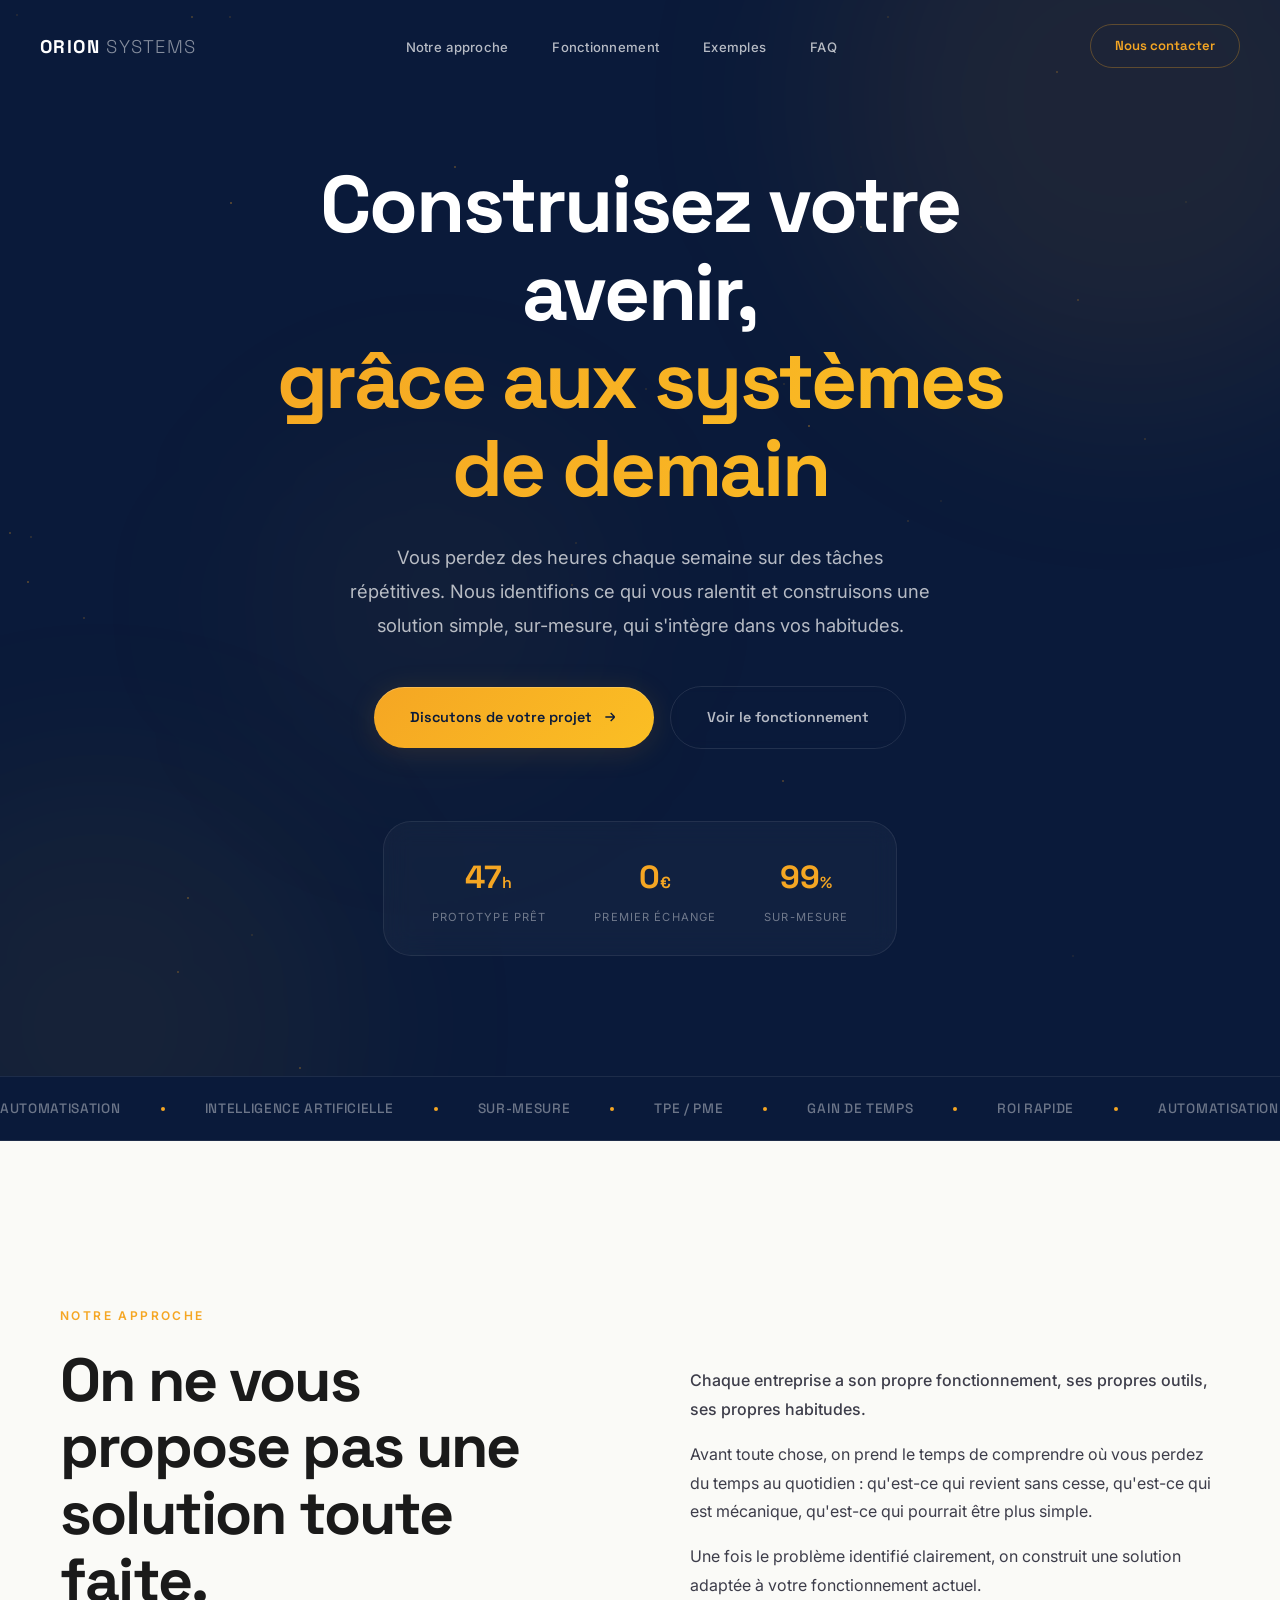
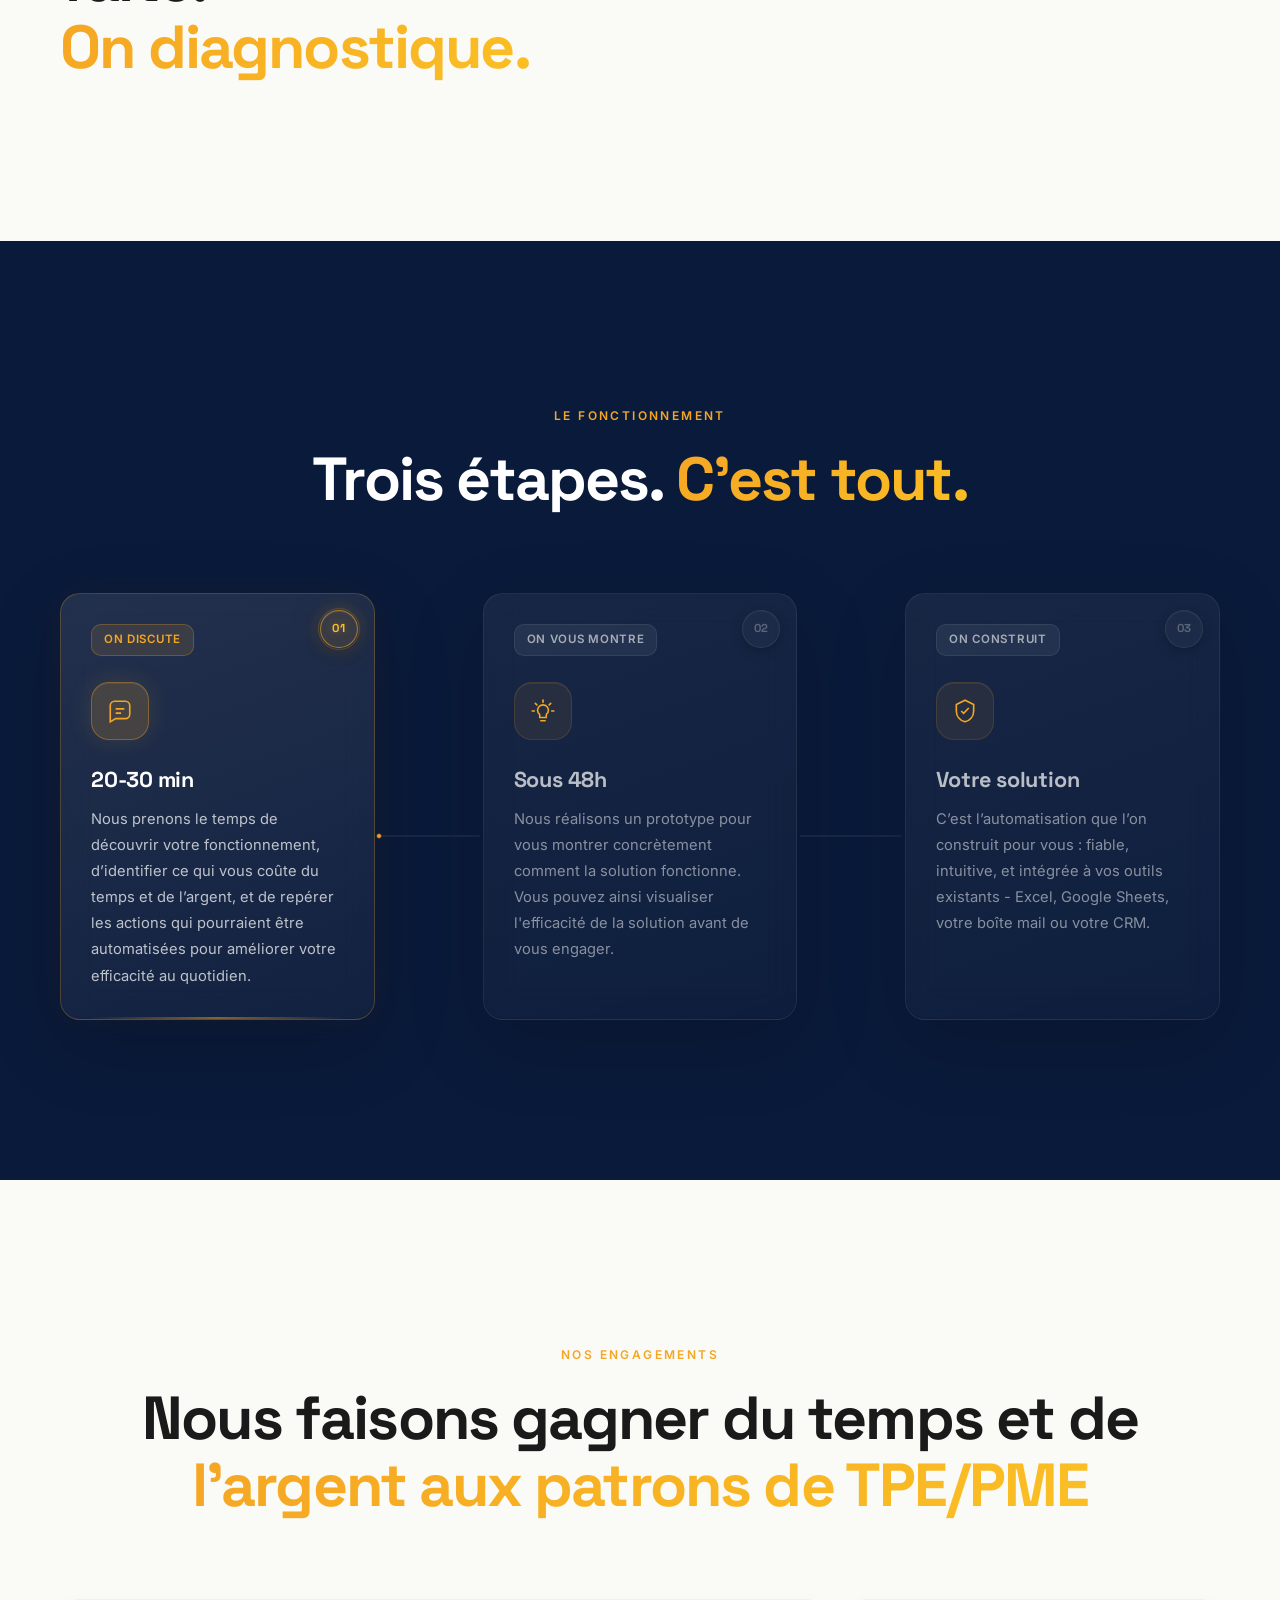
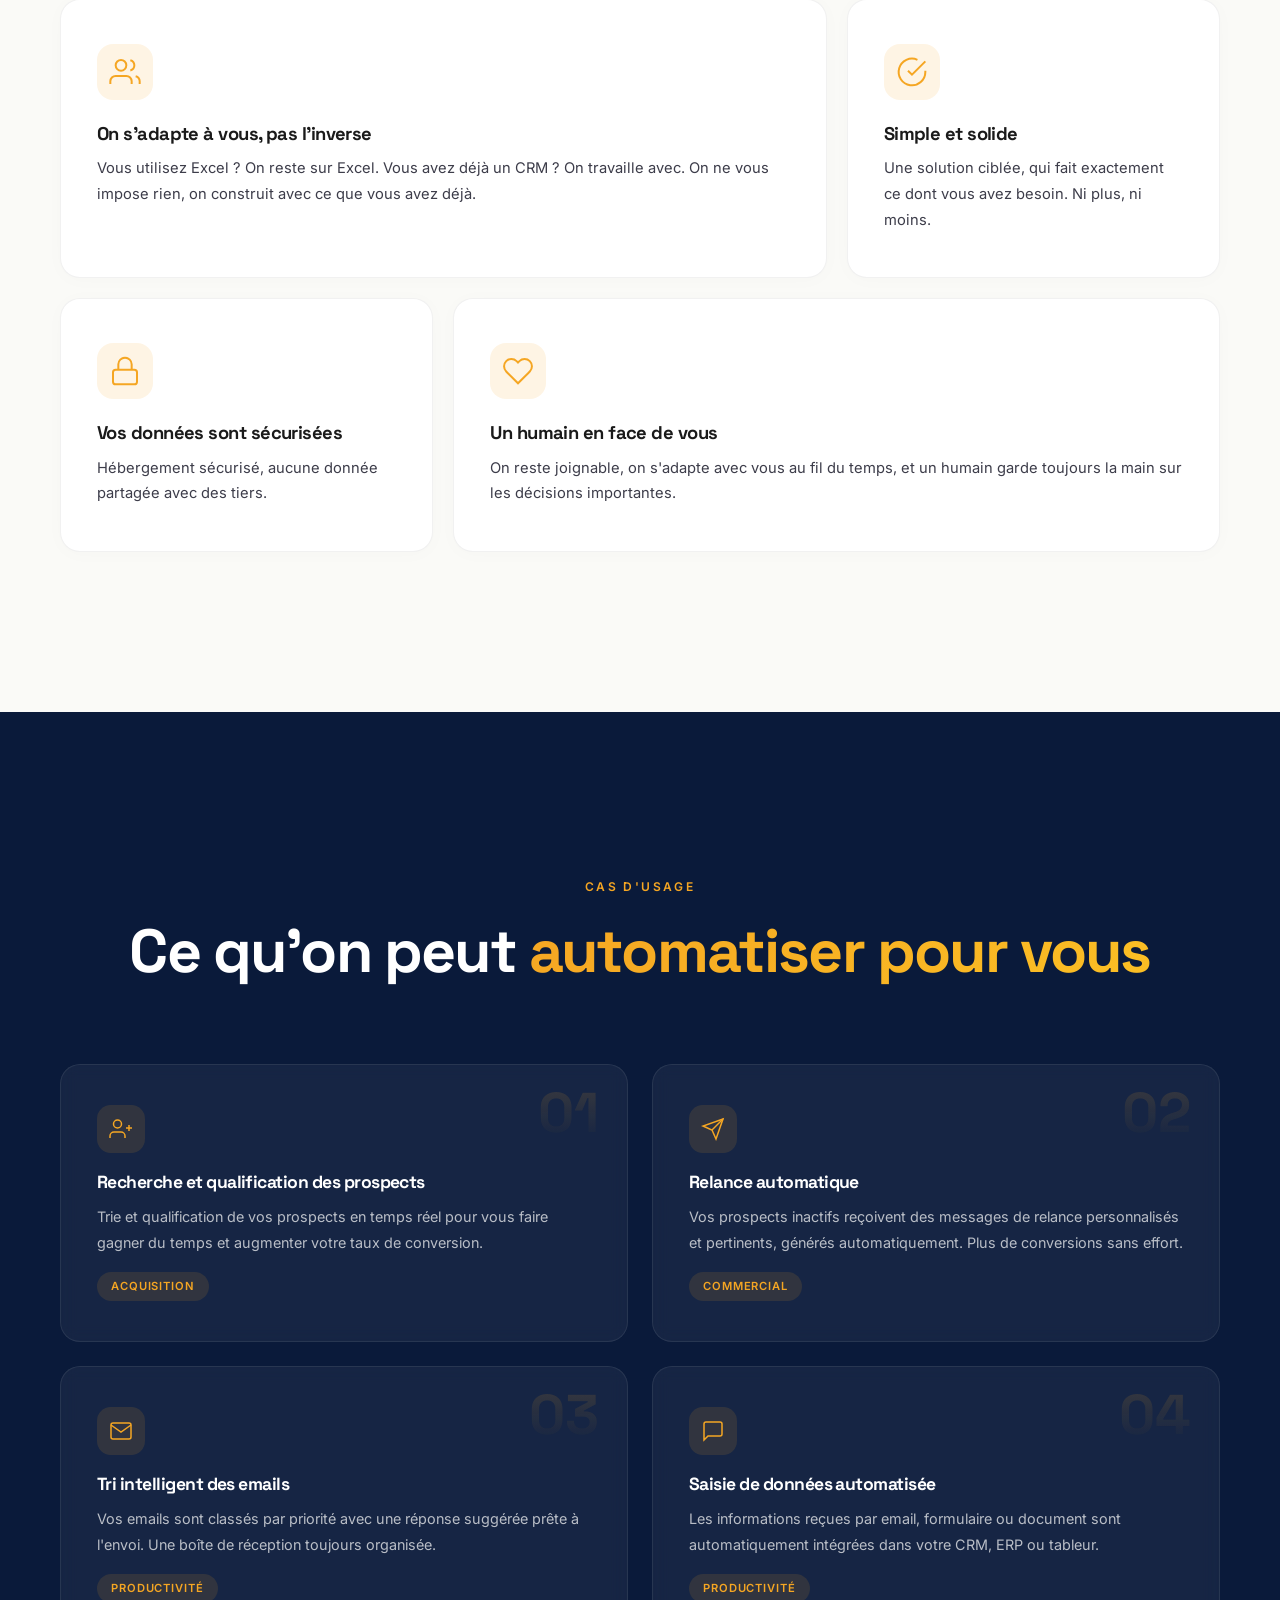
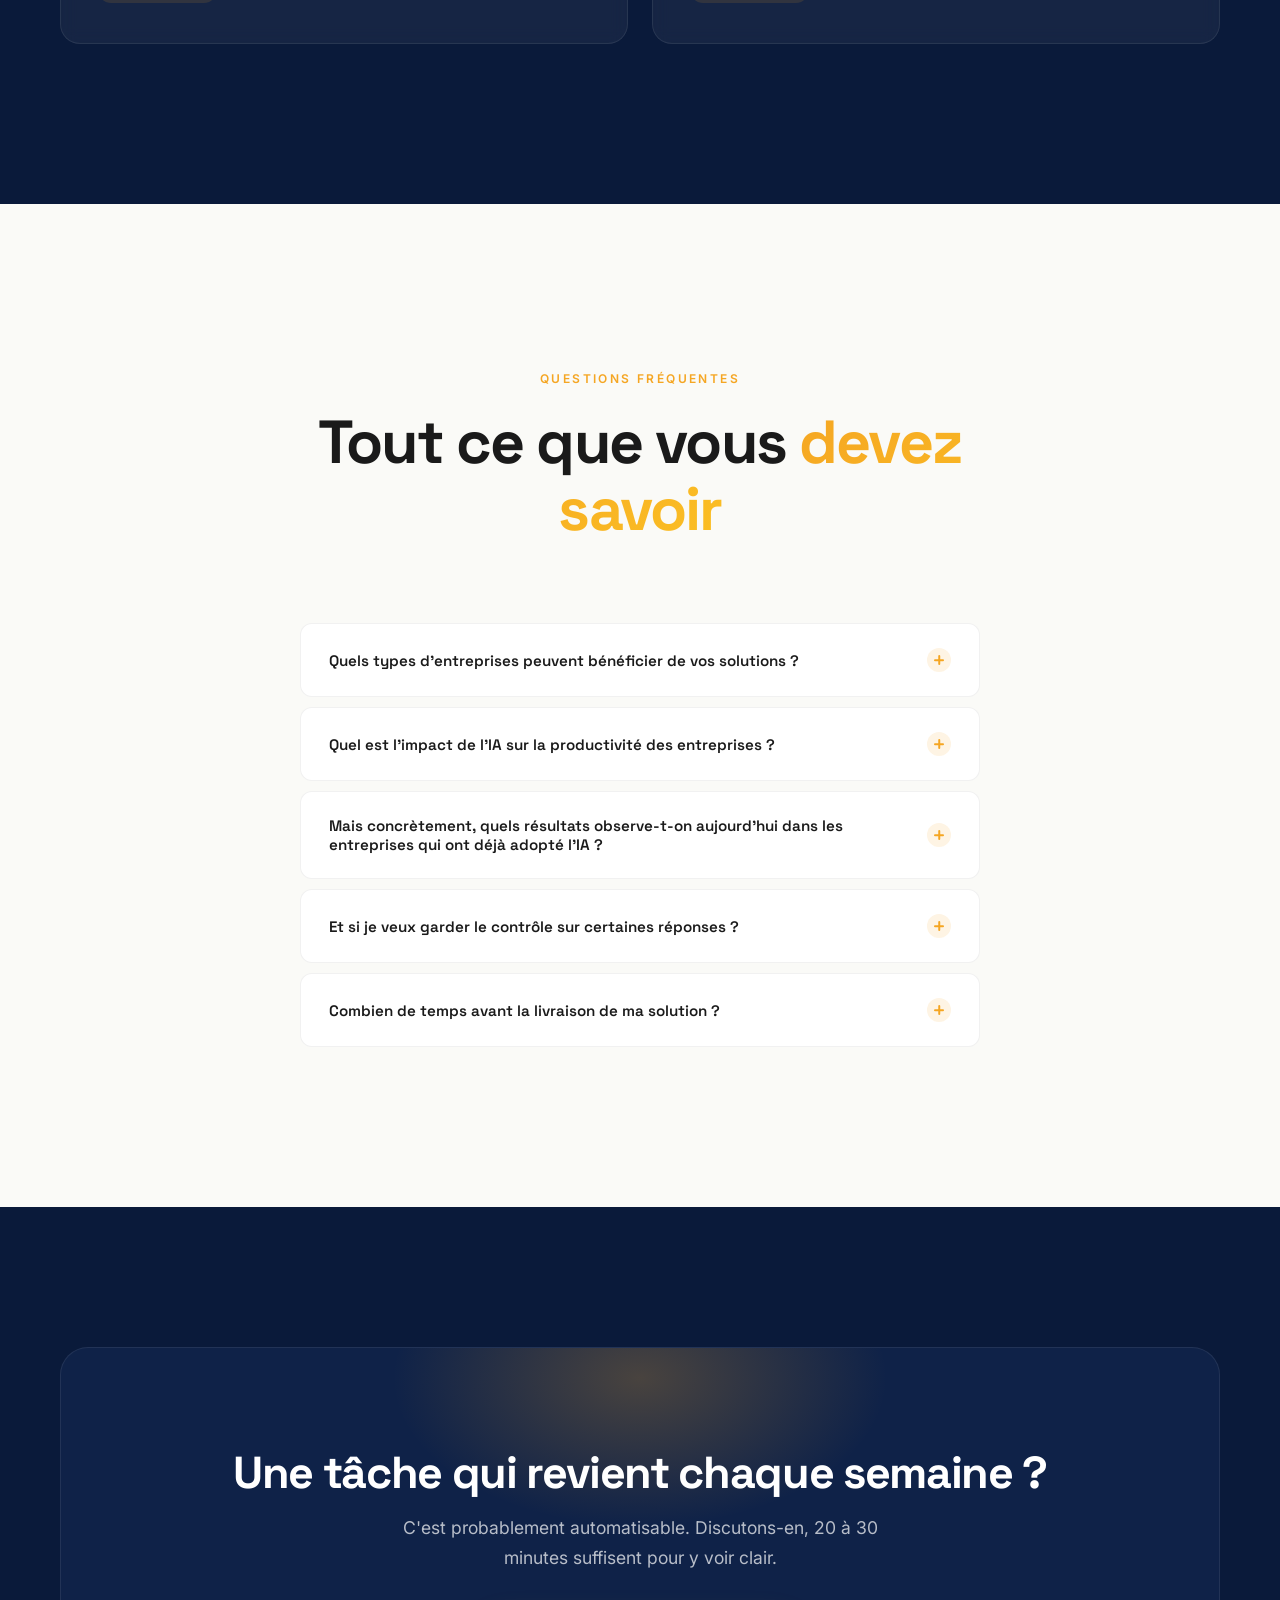
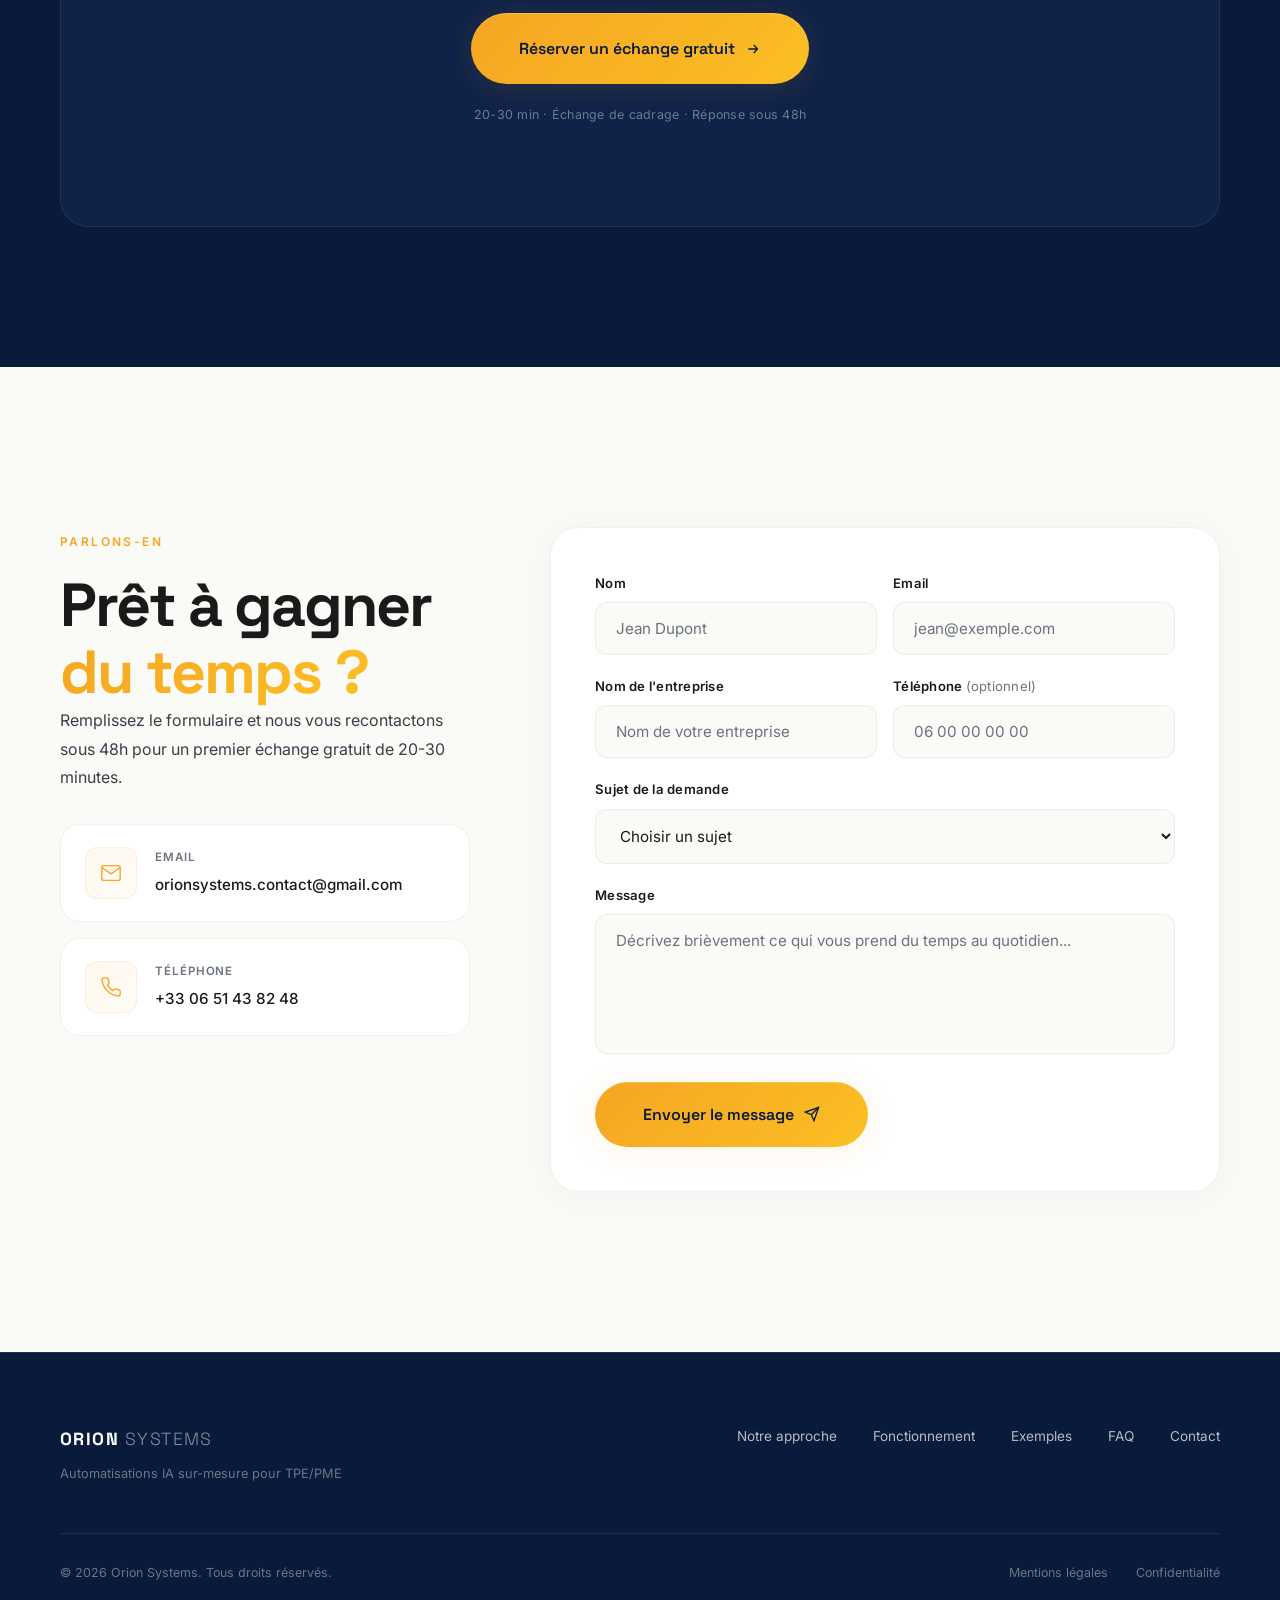
==== index.html @ ad802c8e "Initial commit — Orion Systems site vitrine" ====
<!DOCTYPE html>
<html lang="fr">
<head>
    <meta charset="UTF-8">
    <meta name="viewport" content="width=device-width, initial-scale=1.0">
    <title>Orion Systems - Automatisations IA sur-mesure pour TPE/PME</title>
    <meta name="description" content="Diagnostic gratuit et automatisations sur-mesure pour gagner du temps au quotidien : emails, relances, devis, factures. Intégration dans vos outils existants.">
    <link rel="icon" type="image/png" href="images/1060dfea-16ac-40fa-a84b-886052c9bbb0.png">
    <link rel="preconnect" href="https://fonts.googleapis.com">
    <link rel="preconnect" href="https://fonts.gstatic.com" crossorigin>
    <link href="https://fonts.googleapis.com/css2?family=Space+Grotesk:wght@300;400;500;600;700&family=Inter:wght@300;400;500;600&display=swap" rel="stylesheet">
    <link rel="stylesheet" href="styles.css">
</head>
<body>

    <header class="header" id="header">
        <nav class="nav">
            <a href="#accueil" class="nav__brand">ORION<span>SYSTEMS</span></a>
            <button class="nav__toggle" id="nav-toggle" aria-label="Menu">
                <span></span>
                <span></span>
            </button>
            <ul class="nav__list" id="nav-list">
                <li><a href="#approche" class="nav__link">Notre approche</a></li>
                <li><a href="#comment" class="nav__link">Fonctionnement</a></li>
                <li><a href="#exemples" class="nav__link">Exemples</a></li>
                <li><a href="#faq" class="nav__link">FAQ</a></li>
            </ul>
            <a href="#contact" class="nav__cta">Nous contacter</a>
        </nav>
    </header>

    <main>
        <section class="hero" id="accueil">
            <div class="hero__bg">
                <video class="hero__video" autoplay muted loop playsinline>
                    <source src="images/video.mp4" type="video/mp4">
                </video>
                <div class="hero__orb hero__orb--1"></div>
                <div class="hero__orb hero__orb--2"></div>
                <div class="hero__orb hero__orb--3"></div>
                <div class="hero__particles" id="particles"></div>
            </div>
            <div class="hero__content">
                <h1 class="hero__title">
                    <span class="hero__title-line reveal-up" style="--delay: 0.1s">Construisez votre avenir,</span>
                    <span class="hero__title-line hero__title-accent reveal-up" style="--delay: 0.2s">grâce aux systèmes</span>
                    <span class="hero__title-line hero__title-accent reveal-up" style="--delay: 0.3s">de demain</span>
                </h1>
                <p class="hero__text reveal-up" style="--delay: 0.4s">Vous perdez des heures chaque semaine sur des tâches répétitives. Nous identifions ce qui vous ralentit et construisons une solution simple, sur-mesure, qui s'intègre dans vos habitudes.</p>
                <div class="hero__actions reveal-up" style="--delay: 0.5s">
                    <a href="#contact" class="btn btn--primary">
                        <span>Discutons de votre projet</span>
                        <svg width="16" height="16" viewBox="0 0 24 24" fill="none" stroke="currentColor" stroke-width="2"><path d="M5 12h14m0 0l-6-6m6 6l-6 6"/></svg>
                    </a>
                    <a href="#comment" class="btn btn--ghost">Voir le fonctionnement</a>
                </div>
                <div class="hero__stats reveal-up" style="--delay: 0.6s">
                    <div class="hero__stat">
                        <span class="hero__stat-number" data-count="48">0</span><span class="hero__stat-suffix">h</span>
                        <span class="hero__stat-label">Prototype prêt</span>
                    </div>
                    <div class="hero__stat">
                        <span class="hero__stat-number" data-count="0">0</span><span class="hero__stat-suffix">€</span>
                        <span class="hero__stat-label">Premier échange</span>
                    </div>
                    <div class="hero__stat">
                        <span class="hero__stat-number" data-count="100">0</span><span class="hero__stat-suffix">%</span>
                        <span class="hero__stat-label">Sur-mesure</span>
                    </div>
                </div>
            </div>
        </section>

        <div class="marquee">
            <div class="marquee__track">
                <div class="marquee__group">
                    <span>Automatisation</span><span class="marquee__dot"></span>
                    <span>Intelligence Artificielle</span><span class="marquee__dot"></span>
                    <span>Sur-mesure</span><span class="marquee__dot"></span>
                    <span>TPE / PME</span><span class="marquee__dot"></span>
                    <span>Gain de temps</span><span class="marquee__dot"></span>
                    <span>ROI rapide</span><span class="marquee__dot"></span>
                </div>
                <div class="marquee__group" aria-hidden="true">
                    <span>Automatisation</span><span class="marquee__dot"></span>
                    <span>Intelligence Artificielle</span><span class="marquee__dot"></span>
                    <span>Sur-mesure</span><span class="marquee__dot"></span>
                    <span>TPE / PME</span><span class="marquee__dot"></span>
                    <span>Gain de temps</span><span class="marquee__dot"></span>
                    <span>ROI rapide</span><span class="marquee__dot"></span>
                </div>
                <div class="marquee__group" aria-hidden="true">
                    <span>Automatisation</span><span class="marquee__dot"></span>
                    <span>Intelligence Artificielle</span><span class="marquee__dot"></span>
                    <span>Sur-mesure</span><span class="marquee__dot"></span>
                    <span>TPE / PME</span><span class="marquee__dot"></span>
                    <span>Gain de temps</span><span class="marquee__dot"></span>
                    <span>ROI rapide</span><span class="marquee__dot"></span>
                </div>
                <div class="marquee__group" aria-hidden="true">
                    <span>Automatisation</span><span class="marquee__dot"></span>
                    <span>Intelligence Artificielle</span><span class="marquee__dot"></span>
                    <span>Sur-mesure</span><span class="marquee__dot"></span>
                    <span>TPE / PME</span><span class="marquee__dot"></span>
                    <span>Gain de temps</span><span class="marquee__dot"></span>
                    <span>ROI rapide</span><span class="marquee__dot"></span>
                </div>
            </div>
        </div>

        <section class="section section--light" id="approche">
            <div class="container">
                <div class="split">
                    <div class="split__left">
                        <span class="section__label reveal-up">Notre approche</span>
                        <h2 class="section__title reveal-up">On ne vous propose pas une solution toute faite.<br><span class="text-accent">On diagnostique.</span></h2>
                    </div>
                    <div class="split__right reveal-up">
                        <p class="lead">Chaque entreprise a son propre fonctionnement, ses propres outils, ses propres habitudes.</p>
                        <p>Avant toute chose, on prend le temps de comprendre où vous perdez du temps au quotidien : qu'est-ce qui revient sans cesse, qu'est-ce qui est mécanique, qu'est-ce qui pourrait être plus simple.</p>
                        <p>Une fois le problème identifié clairement, on construit une solution adaptée à votre fonctionnement actuel.</p>
                    </div>
                </div>
                </div>
        </section>

        <section class="section section--dark" id="comment">
            <div class="container">
                <div class="section__header-center">
                    <span class="section__label reveal-up">Le fonctionnement</span>
                    <h2 class="section__title reveal-up">Trois étapes. <span class="text-accent">C'est tout.</span></h2>
                </div>
                <div class="flow" id="flow-section">
                    <div class="flow__grid">
                        <div class="flow__step reveal-up" data-step="0">
                            <div class="flow__card">
                                <div class="flow__number"><span>01</span></div>
                                <div class="flow__card-top">
                                    <span class="flow__badge">On discute</span>
                                </div>
                                <div class="flow__icon">
                                    <svg width="26" height="26" viewBox="0 0 24 24" fill="none" stroke="currentColor" stroke-width="1.5"><path d="M21 15a4 4 0 0 1-4 4H8l-5 3V7a4 4 0 0 1 4-4h10a4 4 0 0 1 4 4z"/><path d="M8 10h8"/><path d="M8 14h5"/></svg>
                                </div>
                                <h3 class="flow__title">20-30 min</h3>
                                <p class="flow__text">Nous prenons le temps de découvrir votre fonctionnement, d’identifier ce qui vous coûte du temps et de l’argent, et de repérer les actions qui pourraient être automatisées pour améliorer votre efficacité au quotidien.</p>
                            </div>
                        </div>
                        <div class="flow__connector" data-connector="0">
                            <svg class="flow__connector-svg" viewBox="0 0 100 60" fill="none" preserveAspectRatio="none">
                                <path class="flow__path-bg" d="M 0 30 C 30 30, 70 30, 100 30" stroke="rgba(255,255,255,0.06)" stroke-width="2" stroke-linecap="round"/>
                                <path class="flow__path-main" d="M 0 30 C 30 30, 70 30, 100 30" stroke="url(#flowGradient0)" stroke-width="2" stroke-linecap="round" stroke-dasharray="6 4"/>
                                <circle class="flow__particle flow__particle--1" cx="0" cy="30" r="3" fill="url(#particleGlow0)"/>
                                <circle class="flow__particle flow__particle--2" cx="0" cy="30" r="2" fill="rgba(245,166,35,0.6)"/>
                                <circle class="flow__particle flow__particle--3" cx="0" cy="30" r="1.5" fill="rgba(251,191,36,0.4)"/>
                                <defs>
                                    <linearGradient id="flowGradient0" x1="0%" y1="0%" x2="100%" y2="0%">
                                        <stop offset="0%" stop-color="rgba(245,166,35,0.8)"/>
                                        <stop offset="50%" stop-color="rgba(251,191,36,1)"/>
                                        <stop offset="100%" stop-color="rgba(245,166,35,0.4)"/>
                                    </linearGradient>
                                    <radialGradient id="particleGlow0">
                                        <stop offset="0%" stop-color="rgba(251,191,36,1)"/>
                                        <stop offset="60%" stop-color="rgba(245,166,35,0.6)"/>
                                        <stop offset="100%" stop-color="rgba(245,166,35,0)"/>
                                    </radialGradient>
                                </defs>
                            </svg>
                        </div>
                        <div class="flow__step reveal-up" data-step="1">
                            <div class="flow__card">
                                <div class="flow__number"><span>02</span></div>
                                <div class="flow__card-top">
                                    <span class="flow__badge">On vous montre</span>
                                </div>
                                <div class="flow__icon">
                                    <svg width="26" height="26" viewBox="0 0 24 24" fill="none" stroke="currentColor" stroke-width="1.5" stroke-linecap="round"><path d="M9 18h6"/><path d="M10 21h4"/><path d="M9 18v-2c0-1-.5-1.8-1.5-2.5a5 5 0 1 1 9 0c-1 .7-1.5 1.5-1.5 2.5v2"/><path d="M12 2v2"/><path d="M4.9 4.9l1.4 1.4"/><path d="M2 12h2"/><path d="M20 12h2"/><path d="M17.7 6.3l1.4-1.4"/></svg>
                                </div>
                                <h3 class="flow__title">Sous 48h</h3>
                                <p class="flow__text">Nous réalisons un prototype pour vous montrer concrètement comment la solution fonctionne. Vous pouvez ainsi visualiser l'efficacité de la solution avant de vous engager.</p>
                            </div>
                        </div>
                        <div class="flow__connector" data-connector="1">
                            <svg class="flow__connector-svg" viewBox="0 0 100 60" fill="none" preserveAspectRatio="none">
                                <path class="flow__path-bg" d="M 0 30 C 30 30, 70 30, 100 30" stroke="rgba(255,255,255,0.06)" stroke-width="2" stroke-linecap="round"/>
                                <path class="flow__path-main" d="M 0 30 C 30 30, 70 30, 100 30" stroke="url(#flowGradient1)" stroke-width="2" stroke-linecap="round" stroke-dasharray="6 4"/>
                                <circle class="flow__particle flow__particle--1" cx="0" cy="30" r="3" fill="url(#particleGlow1)"/>
                                <circle class="flow__particle flow__particle--2" cx="0" cy="30" r="2" fill="rgba(245,166,35,0.6)"/>
                                <circle class="flow__particle flow__particle--3" cx="0" cy="30" r="1.5" fill="rgba(251,191,36,0.4)"/>
                                <defs>
                                    <linearGradient id="flowGradient1" x1="0%" y1="0%" x2="100%" y2="0%">
                                        <stop offset="0%" stop-color="rgba(245,166,35,0.8)"/>
                                        <stop offset="50%" stop-color="rgba(251,191,36,1)"/>
                                        <stop offset="100%" stop-color="rgba(245,166,35,0.4)"/>
                                    </linearGradient>
                                    <radialGradient id="particleGlow1">
                                        <stop offset="0%" stop-color="rgba(251,191,36,1)"/>
                                        <stop offset="60%" stop-color="rgba(245,166,35,0.6)"/>
                                        <stop offset="100%" stop-color="rgba(245,166,35,0)"/>
                                    </radialGradient>
                                </defs>
                            </svg>
                        </div>
                        <div class="flow__step reveal-up" data-step="2">
                            <div class="flow__card">
                                <div class="flow__number"><span>03</span></div>
                                <div class="flow__card-top">
                                    <span class="flow__badge">On construit</span>
                                </div>
                                <div class="flow__icon">
                                    <svg width="26" height="26" viewBox="0 0 24 24" fill="none" stroke="currentColor" stroke-width="1.5"><path d="M12 2 4 6v6c0 5 3.4 8.8 8 10 4.6-1.2 8-5 8-10V6z"/><path d="m8.5 12 2.2 2.2 4.8-5"/></svg>
                                </div>
                                <h3 class="flow__title">Votre solution</h3>
                                <p class="flow__text">C’est l’automatisation que l’on construit pour vous : fiable, intuitive, et intégrée à vos outils existants - Excel, Google Sheets, votre boîte mail ou votre CRM.</p>
                            </div>
                        </div>
                    </div>
                </div>
            </div>
        </section>

        <section class="section section--light" id="pourquoi">
            <div class="container">
                <div class="section__header-center">
                    <span class="section__label reveal-up">Nos engagements</span>
                    <h2 class="section__title reveal-up">Nous faisons gagner du temps et de <span class="text-accent">l'argent aux patrons de TPE/PME</span></h2>
                </div>
                <div class="bento">
                    <div class="bento__item bento__item--wide reveal-up">
                        <div class="bento__icon">
                            <svg width="32" height="32" viewBox="0 0 24 24" fill="none" stroke="currentColor" stroke-width="1.5"><path d="M17 21v-2a4 4 0 0 0-4-4H5a4 4 0 0 0-4 4v2"/><circle cx="9" cy="7" r="4"/><path d="M23 21v-2a4 4 0 0 0-3-3.87"/><path d="M16 3.13a4 4 0 0 1 0 7.75"/></svg>
                        </div>
                        <h3 class="bento__title">On s'adapte à vous, pas l'inverse</h3>
                        <p class="bento__text">Vous utilisez Excel ? On reste sur Excel. Vous avez déjà un CRM ? On travaille avec. On ne vous impose rien, on construit avec ce que vous avez déjà.</p>
                    </div>
                    <div class="bento__item reveal-up">
                        <div class="bento__icon">
                            <svg width="32" height="32" viewBox="0 0 24 24" fill="none" stroke="currentColor" stroke-width="1.5"><path d="M22 11.08V12a10 10 0 1 1-5.93-9.14"/><polyline points="22 4 12 14.01 9 11.01"/></svg>
                        </div>
                        <h3 class="bento__title">Simple et solide</h3>
                        <p class="bento__text">Une solution ciblée, qui fait exactement ce dont vous avez besoin. Ni plus, ni moins.</p>
                    </div>
                    <div class="bento__item reveal-up">
                        <div class="bento__icon">
                            <svg width="32" height="32" viewBox="0 0 24 24" fill="none" stroke="currentColor" stroke-width="1.5"><rect x="3" y="11" width="18" height="11" rx="2" ry="2"/><path d="M7 11V7a5 5 0 0 1 10 0v4"/></svg>
                        </div>
                        <h3 class="bento__title">Vos données sont sécurisées</h3>
                        <p class="bento__text">Hébergement sécurisé, aucune donnée partagée avec des tiers.</p>
                    </div>
                    <div class="bento__item bento__item--wide reveal-up">
                        <div class="bento__icon">
                            <svg width="32" height="32" viewBox="0 0 24 24" fill="none" stroke="currentColor" stroke-width="1.5"><path d="M20.84 4.61a5.5 5.5 0 0 0-7.78 0L12 5.67l-1.06-1.06a5.5 5.5 0 0 0-7.78 7.78l1.06 1.06L12 21.23l7.78-7.78 1.06-1.06a5.5 5.5 0 0 0 0-7.78z"/></svg>
                        </div>
                        <h3 class="bento__title">Un humain en face de vous</h3>
                        <p class="bento__text">On reste joignable, on s'adapte avec vous au fil du temps, et un humain garde toujours la main sur les décisions importantes.</p>
                    </div>
                </div>
            </div>
        </section>

        <section class="section section--dark" id="exemples">
            <div class="container">
                <div class="section__header-center">
                    <span class="section__label reveal-up">Cas d'usage</span>
                    <h2 class="section__title reveal-up">Ce qu'on peut <span class="text-accent">automatiser pour vous</span></h2>
                </div>
                <div class="cases">
                    <div class="case tilt-card reveal-up">
                        <div class="case__number">01</div>
                        <div class="case__icon">
                            <svg width="24" height="24" viewBox="0 0 24 24" fill="none" stroke="currentColor" stroke-width="1.5"><path d="M16 21v-2a4 4 0 0 0-4-4H5a4 4 0 0 0-4 4v2"/><circle cx="8.5" cy="7" r="4"/><path d="M20 8v6"/><path d="M23 11h-6"/></svg>
                        </div>
                        <h3 class="case__title">Recherche et qualification des prospects</h3>
                        <p class="case__text">Trie et qualification de vos prospects en temps réel pour vous faire gagner du temps et augmenter votre taux de conversion.</p>
                        <span class="case__tag">Acquisition</span>
                    </div>
                    <div class="case tilt-card reveal-up">
                        <div class="case__number">02</div>
                        <div class="case__icon">
                            <svg width="24" height="24" viewBox="0 0 24 24" fill="none" stroke="currentColor" stroke-width="1.5"><path d="M22 2L11 13"/><path d="M22 2l-7 20-4-9-9-4 20-7z"/></svg>
                        </div>
                        <h3 class="case__title">Relance automatique</h3>
                        <p class="case__text">Vos prospects inactifs reçoivent des messages de relance personnalisés et pertinents, générés automatiquement. Plus de conversions sans effort.</p>
                        <span class="case__tag">Commercial</span>
                    </div>
                    <div class="case tilt-card reveal-up">
                        <div class="case__number">03</div>
                        <div class="case__icon">
                            <svg width="24" height="24" viewBox="0 0 24 24" fill="none" stroke="currentColor" stroke-width="1.5"><path d="M4 4h16c1.1 0 2 .9 2 2v12c0 1.1-.9 2-2 2H4c-1.1 0-2-.9-2-2V6c0-1.1.9-2 2-2z"/><polyline points="22,6 12,13 2,6"/></svg>
                        </div>
                        <h3 class="case__title">Tri intelligent des emails</h3>
                        <p class="case__text">Vos emails sont classés par priorité avec une réponse suggérée prête à l'envoi. Une boîte de réception toujours organisée.</p>
                        <span class="case__tag">Productivité</span>
                    </div>
                    <div class="case tilt-card reveal-up">
                        <div class="case__number">04</div>
                        <div class="case__icon">
                            <svg width="24" height="24" viewBox="0 0 24 24" fill="none" stroke="currentColor" stroke-width="1.5"><path d="M21 15a2 2 0 0 1-2 2H7l-4 4V5a2 2 0 0 1 2-2h14a2 2 0 0 1 2 2z"/></svg>
                        </div>
                        <h3 class="case__title">Saisie de données automatisée</h3>
                        <p class="case__text">Les informations reçues par email, formulaire ou document sont automatiquement intégrées dans votre CRM, ERP ou tableur.</p>
                        <span class="case__tag">Productivité</span>
                    </div>
                </div>
            </div>
        </section>

        <section class="section section--light" id="faq">
            <div class="container container--narrow">
                <div class="section__header-center">
                    <span class="section__label reveal-up">Questions fréquentes</span>
                    <h2 class="section__title reveal-up">Tout ce que vous <span class="text-accent">devez savoir</span></h2>
                </div>
                <div class="accordion">
                    <div class="accordion__item reveal-up">
                        <button class="accordion__trigger" aria-expanded="false">
                            <span>Quels types d'entreprises peuvent bénéficier de vos solutions ?</span>
                            <div class="accordion__icon"></div>
                        </button>
                        <div class="accordion__content">
                            <p>Nous travaillons principalement avec des TPE et PME - artisans, commerces, cabinets, agences, indépendants. Quelle que soit votre taille ou votre secteur, si vous avez des tâches répétitives au quotidien, il y a probablement une solution simple à mettre en place.</p>
                        </div>
                    </div>
                    <div class="accordion__item reveal-up">
                        <button class="accordion__trigger" aria-expanded="false">
                            <span>Quel est l’impact de l’IA sur la productivité des entreprises ?</span>
                            <div class="accordion__icon"></div>
                        </button>
                        <div class="accordion__content">
                            <p>L’intelligence artificielle transforme profondément la manière dont les entreprises travaillent. En automatisant les tâches répétitives, en accélérant l’analyse de données et en aidant à la prise de décision, elle permet aux équipes de gagner en efficacité et de se concentrer sur des missions à plus forte valeur ajoutée.</p>
                        </div>
                    </div>
                    <div class="accordion__item reveal-up">
                        <button class="accordion__trigger" aria-expanded="false">
                            <span>Mais concrètement, quels résultats observe-t-on aujourd’hui dans les entreprises qui ont déjà adopté l’IA ?</span>
                            <div class="accordion__icon"></div>
                        </button>
                        <div class="accordion__content">
                            <p>Selon une étude de <a href="https://www.mckinsey.com/capabilities/tech-and-ai/our-insights/The-economic-potential-of-generative-AI-The-next-productivity-frontier" target="_blank" rel="noopener" style="text-decoration: underline; color: var(--gold);">McKinsey & Company</a>, l'IA générative pourrait automatiser 60 à 70 % du temps de travail actuel sur certaines fonctions, notamment administratives, commerciales et support.</p>
                        </div>
                    </div>
                    <div class="accordion__item reveal-up">
                        <button class="accordion__trigger" aria-expanded="false">
                            <span>Et si je veux garder le contrôle sur certaines réponses ?</span>
                            <div class="accordion__icon"></div>
                        </button>
                        <div class="accordion__content">
                            <p>C'est même recommandé. La plupart de nos automatisations laissent une étape de validation humaine — vous gardez la main.</p>
                        </div>
                    </div>
                    <div class="accordion__item reveal-up">
                        <button class="accordion__trigger" aria-expanded="false">
                            <span>Combien de temps avant la livraison de ma solution ?</span>
                            <div class="accordion__icon"></div>
                        </button>
                        <div class="accordion__content">
                            <p>Un prototype en 48h, puis une mise en place de la solution développée en moins de 10 jours en moyenne, selon la complexité du projet. </p>
                        </div>
                    </div>
                </div>
            </div>
        </section>

        <section class="section section--cta">
            <div class="container">
                <div class="cta-banner reveal-up">
                    <div class="cta-banner__glow"></div>
                    <h2 class="cta-banner__title">Une tâche qui revient chaque semaine ?</h2>
                    <p class="cta-banner__text">C'est probablement automatisable. Discutons-en, 20 à 30 minutes suffisent pour y voir clair.</p>
                    <a href="#contact" class="btn btn--primary btn--lg">
                        <span>Réserver un échange gratuit</span>
                        <svg width="16" height="16" viewBox="0 0 24 24" fill="none" stroke="currentColor" stroke-width="2"><path d="M5 12h14m0 0l-6-6m6 6l-6 6"/></svg>
                    </a>
                    <span class="cta-banner__note">20-30 min · Échange de cadrage · Réponse sous 48h</span>
                </div>
            </div>
        </section>

        <section class="section section--light" id="contact">
            <div class="container">
                <div class="contact-grid">
                    <div class="contact-info reveal-up">
                        <span class="section__label">Parlons-en</span>
                        <h2 class="section__title">Prêt à gagner<br><span class="text-accent">du temps ?</span></h2>
                        <p class="contact-info__text">Remplissez le formulaire et nous vous recontactons sous 48h pour un premier échange gratuit de 20-30 minutes.</p>
                        <div class="contact-info__cards">
                            <div class="contact-info__card">
                                <div class="contact-info__icon">
                                    <svg width="22" height="22" viewBox="0 0 24 24" fill="none" stroke="currentColor" stroke-width="1.5"><path d="M4 4h16c1.1 0 2 .9 2 2v12c0 1.1-.9 2-2 2H4c-1.1 0-2-.9-2-2V6c0-1.1.9-2 2-2z"/><path d="m22 6-10 7L2 6"/></svg>
                                </div>
                                <div>
                                    <span class="contact-info__kicker">Email</span>
                                    <a href="mailto:orionsystems.contact@gmail.com" class="contact-info__value">orionsystems.contact@gmail.com</a>
                                </div>
                            </div>
                            <div class="contact-info__card">
                                <div class="contact-info__icon">
                                    <svg width="22" height="22" viewBox="0 0 24 24" fill="none" stroke="currentColor" stroke-width="1.5"><path d="M22 16.92v3a2 2 0 0 1-2.18 2 19.79 19.79 0 0 1-8.63-3.07A19.5 19.5 0 0 1 5.15 12.8 19.79 19.79 0 0 1 2.08 4.18 2 2 0 0 1 4.06 2h3a2 2 0 0 1 2 1.72c.13.96.35 1.89.68 2.79a2 2 0 0 1-.45 2.11L8.02 9.89a16 16 0 0 0 6.09 6.09l1.27-1.27a2 2 0 0 1 2.11-.45c.9.33 1.83.55 2.79.68A2 2 0 0 1 22 16.92z"/></svg>
                                </div>
                                <div>
                                    <span class="contact-info__kicker">Téléphone</span>
                                    <a href="tel:+330651438248" class="contact-info__value">+33 06 51 43 82 48</a>
                                </div>
                            </div>
                        </div>
                    </div>
                    <div class="contact-form-wrapper reveal-up">
                        <form class="form" id="contact-form" action="#" method="POST">
                            <div class="form__row">
                                <div class="form__group">
                                    <label for="name" class="form__label">Nom</label>
                                    <input type="text" id="name" name="name" class="form__input" required placeholder="Jean Dupont">
                                </div>
                                <div class="form__group">
                                    <label for="email" class="form__label">Email</label>
                                    <input type="email" id="email" name="email" class="form__input" required placeholder="jean@exemple.com">
                                </div>
                            </div>
                            <div class="form__row">
                                <div class="form__group">
                                    <label for="entreprise" class="form__label">Nom de l'entreprise</label>
                                    <input type="text" id="entreprise" name="entreprise" class="form__input" required placeholder="Nom de votre entreprise">
                                </div>
                                <div class="form__group">
                                    <label for="phone" class="form__label">Téléphone <span class="form__optional">(optionnel)</span></label>
                                    <input type="tel" id="phone" name="phone" class="form__input" placeholder="06 00 00 00 00">
                                </div>
                            </div>
                            <div class="form__group">
                                <label for="demande" class="form__label">Sujet de la demande</label>
                                <select id="demande" name="demande" class="form__input form__select" required>
                                    <option value="" disabled selected>Choisir un sujet</option>
                                    <option value="projet">Démarrer un projet d'automatisation</option>
                                    <option value="support">Demande de support technique</option>
                                    <option value="partenariat">Partenariat</option>
                                    <option value="autre">Autre</option>
                                </select>
                            </div>
                            <div class="form__group">
                                <label for="message" class="form__label">Message</label>
                                <textarea id="message" name="message" class="form__input form__textarea" required placeholder="Décrivez brièvement ce qui vous prend du temps au quotidien..."></textarea>
                            </div>
                            <button type="submit" class="btn btn--primary btn--lg form__submit">
                                <span>Envoyer le message</span>
                                <svg width="16" height="16" viewBox="0 0 24 24" fill="none" stroke="currentColor" stroke-width="2"><path d="M22 2L11 13"/><path d="M22 2l-7 20-4-9-9-4 20-7z"/></svg>
                            </button>
                        </form>
                    </div>
                </div>
            </div>
        </section>
    </main>

    <footer class="footer">
        <div class="container">
            <div class="footer__top">
                <div class="footer__brand">
                    <a href="#accueil" class="footer__name">ORION<span>SYSTEMS</span></a>
                    <p class="footer__tagline">Automatisations IA sur-mesure pour TPE/PME</p>
                </div>
                <div class="footer__nav">
                    <a href="#approche">Notre approche</a>
                    <a href="#comment">Fonctionnement</a>
                    <a href="#exemples">Exemples</a>
                    <a href="#faq">FAQ</a>
                    <a href="#contact">Contact</a>
                </div>
            </div>
            <div class="footer__bottom">
                <p>&copy; 2026 Orion Systems. Tous droits réservés.</p>
                <div class="footer__legal">
                    <a href="#">Mentions légales</a>
                    <a href="#">Confidentialité</a>
                </div>
            </div>
        </div>
    </footer>

    <div id="form-modal" class="modal">
        <div class="modal__backdrop"></div>
        <div class="modal__card">
            <div class="modal__brand">ORION<span>SYSTEMS</span></div>
            <div class="modal__icon" id="modal-icon"></div>
            <h3 class="modal__title" id="modal-title"></h3>
            <p class="modal__text" id="modal-text"></p>
            <button class="modal__btn" id="modal-close">Fermer</button>
        </div>
    </div>

    <script src="script.js"></script>
</body>
</html>
---- styles.css ----
*, *::before, *::after { margin: 0; padding: 0; box-sizing: border-box; }

:root {
    --cream: #FAFAF7;
    --navy: #0A1A3A;
    --navy-light: #0f2248;
    --gold: #F5A623;
    --gold-light: #FBBF24;
    --gold-glow: rgba(245, 166, 35, 0.12);
    --gold-glow-strong: rgba(245, 166, 35, 0.25);
    --text-dark: #1A1A1A;
    --text-body: #3d3d4a;
    --text-muted: #6B7280;
    --white: #FFFFFF;
    --white-70: rgba(255,255,255,0.7);
    --white-40: rgba(255,255,255,0.4);
    --white-10: rgba(255,255,255,0.1);
    --white-05: rgba(255,255,255,0.05);
    --border-light: rgba(26,26,26,0.06);
    --border-dark: rgba(255,255,255,0.08);
    --font-heading: 'Space Grotesk', sans-serif;
    --font-body: 'Inter', sans-serif;
    --radius: 12px;
    --radius-lg: 20px;
    --radius-xl: 28px;
    --radius-full: 100px;
    --ease: cubic-bezier(0.16, 1, 0.3, 1);
    --ease-out: cubic-bezier(0, 0, 0.2, 1);
}

html { scroll-behavior: smooth; scroll-padding-top: 100px; }

body {
    font-family: var(--font-body);
    font-size: 16px;
    line-height: 1.7;
    color: var(--text-dark);
    background: var(--cream);
    -webkit-font-smoothing: antialiased;
    overflow-x: hidden;
}

img { max-width: 100%; height: auto; display: block; }
a { text-decoration: none; color: inherit; }
button { font-family: inherit; }

.container { max-width: 1240px; margin: 0 auto; padding: 0 40px; }
.container--narrow { max-width: 760px; }


/* --- Typography --- */
h1, h2, h3 { font-family: var(--font-heading); line-height: 1.1; letter-spacing: -0.03em; }

.section__label {
    display: inline-block;
    font-size: 0.75rem;
    font-weight: 600;
    text-transform: uppercase;
    letter-spacing: 0.2em;
    color: var(--gold);
    margin-bottom: 20px;
}

.section__title {
    font-size: clamp(2.2rem, 5vw, 3.8rem);
    font-weight: 700;
    color: var(--text-dark);
}

.section--dark .section__title { color: var(--white); }

.text-accent {
    background: linear-gradient(135deg, var(--gold), var(--gold-light));
    -webkit-background-clip: text;
    -webkit-text-fill-color: transparent;
    background-clip: text;
}

.lead {
    font-size: 1.2rem;
    font-weight: 500;
    color: var(--text-dark);
    margin-bottom: 16px;
    line-height: 1.6;
}

/* --- Buttons --- */
.btn {
    display: inline-flex;
    align-items: center;
    justify-content: center;
    gap: 10px;
    padding: 18px 36px;
    font-family: var(--font-heading);
    font-size: 0.9rem;
    font-weight: 600;
    border-radius: var(--radius-full);
    border: none;
    cursor: pointer;
    transition: all 0.5s var(--ease);
    white-space: nowrap;
    position: relative;
    overflow: hidden;
}

.btn--primary {
    background: linear-gradient(135deg, var(--gold), var(--gold-light));
    color: var(--navy);
    box-shadow: 0 4px 30px var(--gold-glow), inset 0 1px 0 rgba(255,255,255,0.2);
}

.btn--primary::before {
    content: '';
    position: absolute;
    inset: 0;
    background: linear-gradient(135deg, var(--gold-light), var(--gold));
    opacity: 0;
    transition: opacity 0.4s;
}

.btn--primary:hover::before { opacity: 1; }
.btn--primary:hover { transform: translateY(-3px); box-shadow: 0 12px 50px var(--gold-glow-strong); }
.btn--primary span, .btn--primary svg { position: relative; z-index: 1; }

.btn--ghost {
    background: transparent;
    color: var(--white-70);
    border: 1px solid var(--white-10);
    backdrop-filter: blur(4px);
}

.btn--ghost:hover { border-color: var(--gold); color: var(--white); }
.btn--lg { padding: 22px 48px; font-size: 1rem; }

/* --- Header --- */
.header {
    position: fixed;
    top: 0; left: 0; right: 0;
    z-index: 1000;
    padding: 24px 40px;
    transition: all 0.5s var(--ease);
}

.header--scrolled {
    padding: 14px 40px;
    background: rgba(10, 26, 58, 0.88);
    backdrop-filter: blur(24px) saturate(180%);
    -webkit-backdrop-filter: blur(24px) saturate(180%);
    border-bottom: 1px solid var(--border-dark);
}

.nav {
    max-width: 1240px;
    margin: 0 auto;
    display: flex;
    align-items: center;
    justify-content: space-between;
}

.nav__brand {
    font-family: var(--font-heading);
    font-size: 1.15rem;
    font-weight: 700;
    letter-spacing: 0.08em;
    color: var(--white);
}

.nav__brand span { font-weight: 300; opacity: 0.5; margin-left: 6px; }

.nav__list { display: flex; list-style: none; gap: 44px; }

.nav__link {
    font-size: 0.82rem;
    font-weight: 500;
    color: var(--white-70);
    transition: color 0.3s;
    letter-spacing: 0.02em;
}

.nav__link:hover { color: var(--white); }

.nav__cta {
    font-family: var(--font-heading);
    font-size: 0.82rem;
    font-weight: 600;
    color: var(--gold);
    padding: 10px 24px;
    border: 1px solid rgba(245,166,35,0.3);
    border-radius: var(--radius-full);
    transition: all 0.4s var(--ease);
}

.nav__cta:hover { background: var(--gold-glow); border-color: var(--gold); }

.nav__toggle {
    display: none;
    flex-direction: column;
    gap: 6px;
    background: none;
    border: none;
    cursor: pointer;
    padding: 8px;
}

.nav__cta--mobile { display: none; }

.nav__toggle span {
    display: block; width: 24px; height: 1.5px;
    background: var(--white); border-radius: 2px;
    transition: all 0.3s var(--ease);
}

/* --- Hero --- */
.hero {
    min-height: 100vh;
    display: flex;
    align-items: center;
    justify-content: center;
    text-align: center;
    padding: 160px 40px 120px;
    position: relative;
    overflow: hidden;
    background: var(--navy);
}

.hero__bg { position: absolute; inset: 0; pointer-events: none; overflow: hidden; }

.hero__video {
    position: absolute;
    top: 50%;
    left: 50%;
    min-width: 100%;
    min-height: 100%;
    width: auto;
    height: auto;
    transform: translate(-50%, -50%);
    object-fit: cover;
    opacity: 0.3;
}

.hero__orb {
    position: absolute;
    border-radius: 50%;
    filter: blur(100px);
}

.hero__orb--1 {
    width: 600px; height: 600px;
    background: rgba(245, 166, 35, 0.08);
    top: -200px; right: -150px;
    animation: float 22s ease-in-out infinite;
}

.hero__orb--2 {
    width: 500px; height: 500px;
    background: rgba(251, 191, 36, 0.05);
    bottom: -200px; left: -150px;
    animation: float 28s ease-in-out infinite reverse;
}

.hero__orb--3 {
    width: 350px; height: 350px;
    background: rgba(245, 166, 35, 0.04);
    top: 40%; left: 20%;
    animation: pulse 18s ease-in-out infinite;
}

.hero__particles {
    position: absolute;
    inset: 0;
}

@keyframes float {
    0%, 100% { transform: translate(0, 0) rotate(0deg); }
    33% { transform: translate(40px, -40px) rotate(1deg); }
    66% { transform: translate(-30px, 30px) rotate(-1deg); }
}

@keyframes pulse {
    0%, 100% { opacity: 0.4; transform: scale(1); }
    50% { opacity: 0.6; transform: scale(1.15); }
}

.hero__content { position: relative; z-index: 1; max-width: 860px; }

.hero__title {
    font-size: clamp(2.8rem, 7vw, 5rem);
    font-weight: 700;
    margin-bottom: 28px;
    color: var(--white);
}

.hero__title-line {
    display: block;
}

.hero__title-accent {
    background: linear-gradient(135deg, var(--gold), var(--gold-light));
    -webkit-background-clip: text;
    -webkit-text-fill-color: transparent;
    background-clip: text;
}

.hero__text {
    font-size: 1.15rem;
    color: var(--white-70);
    max-width: 580px;
    margin: 0 auto 44px;
    line-height: 1.85;
}

.hero__actions {
    display: flex;
    align-items: center;
    justify-content: center;
    gap: 16px;
    flex-wrap: wrap;
    margin-bottom: 72px;
}

.hero__stats {
    display: inline-flex;
    gap: 48px;
    padding: 28px 48px;
    background: rgba(255,255,255,0.03);
    border: 1px solid var(--border-dark);
    border-radius: var(--radius-xl);
    backdrop-filter: blur(12px);
}

.hero__stat { text-align: center; }

.hero__stat-number {
    font-family: var(--font-heading);
    font-size: 2rem;
    font-weight: 700;
    color: var(--gold);
}

.hero__stat-suffix {
    font-family: var(--font-heading);
    font-size: 1rem;
    font-weight: 600;
    color: var(--gold);
}

.hero__stat-label {
    display: block;
    font-size: 0.7rem;
    color: var(--white-40);
    text-transform: uppercase;
    letter-spacing: 0.1em;
    margin-top: 4px;
}


/* --- Marquee --- */
.marquee {
    background: var(--navy);
    border-top: 1px solid var(--border-dark);
    border-bottom: 1px solid var(--border-dark);
    padding: 20px 0;
    overflow: hidden;
}

.marquee__track {
    display: flex;
    align-items: center;
    white-space: nowrap;
    animation: marquee 30s linear infinite;
    width: max-content;
    will-change: transform;
}

.marquee__group {
    display: flex;
    align-items: center;
    gap: 40px;
    flex: 0 0 auto;
    padding-right: 40px;
}

.marquee__group span {
    font-family: var(--font-heading);
    font-size: 0.85rem;
    font-weight: 500;
    color: var(--white-40);
    letter-spacing: 0.05em;
    text-transform: uppercase;
}

.marquee__dot {
    width: 4px; height: 4px;
    background: var(--gold);
    border-radius: 50%;
    display: inline-block;
}

@keyframes marquee {
    0% { transform: translateX(0); }
    100% { transform: translateX(-25%); }
}

/* --- Sections --- */
.section { padding: 160px 0; position: relative; }
.section--light { background: var(--cream); }
.section--dark { background: var(--navy); color: var(--white); }

.section__header-center { text-align: center; margin-bottom: 80px; }

/* --- Split layout (Approche) --- */
.split {
    display: grid;
    grid-template-columns: 1fr 1fr;
    gap: 100px;
    align-items: center;
}

.split__right p {
    font-size: 1rem;
    color: var(--text-body);
    margin-bottom: 16px;
    line-height: 1.8;
}

/* --- Flow steps --- */
.flow {
    position: relative;
}

.flow__grid {
    display: grid;
    grid-template-columns: 1fr auto 1fr auto 1fr;
    align-items: stretch;
    gap: 0;
}

.flow__step {
    position: relative;
    display: flex;
    flex-direction: column;
}

.flow__number {
    position: absolute;
    top: 16px;
    right: 16px;
    z-index: 2;
    display: flex;
    align-items: center;
    justify-content: center;
    width: 38px;
    height: 38px;
    border-radius: 50%;
    background: rgba(255,255,255,0.03);
    border: 1.5px solid rgba(255,255,255,0.08);
    box-shadow: inset 0 1px 1px rgba(255,255,255,0.04), 0 4px 12px rgba(0,0,0,0.2);
    transition: all 0.7s cubic-bezier(0.32, 0.72, 0, 1);
}

.flow__number::after {
    content: '';
    position: absolute;
    inset: -3px;
    border-radius: 50%;
    border: 1.5px solid transparent;
    transition: all 0.7s cubic-bezier(0.32, 0.72, 0, 1);
}

.flow__number span {
    font-family: var(--font-heading);
    font-size: 0.72rem;
    font-weight: 700;
    color: rgba(255,255,255,0.28);
    letter-spacing: 0.02em;
    transition: all 0.7s cubic-bezier(0.32, 0.72, 0, 1);
}

.flow__step--lit .flow__number {
    background: rgba(245,166,35,0.12);
    border-color: rgba(245,166,35,0.6);
    box-shadow:
        inset 0 1px 1px rgba(255,255,255,0.1),
        0 0 18px rgba(245,166,35,0.25),
        0 0 48px rgba(245,166,35,0.08),
        0 4px 16px rgba(0,0,0,0.3);
}

.flow__step--lit .flow__number::after {
    border-color: rgba(245,166,35,0.2);
    animation: numberRing 2.5s cubic-bezier(0.32, 0.72, 0, 1) infinite;
}

@keyframes numberRing {
    0%, 100% { transform: scale(1); opacity: 0.6; }
    50% { transform: scale(1.35); opacity: 0; }
}

.flow__step--lit .flow__number span {
    color: var(--gold-light);
    text-shadow: 0 0 8px rgba(245,166,35,0.4);
}

.flow__card {
    position: relative;
    flex: 1;
    padding: 30px;
    background: linear-gradient(160deg, rgba(255,255,255,0.06), rgba(255,255,255,0.02));
    border: 1px solid rgba(255,255,255,0.07);
    border-radius: 20px;
    backdrop-filter: blur(16px);
    box-shadow:
        0 24px 80px rgba(0,0,0,0.15),
        inset 0 -1px 1px rgba(0,0,0,0.1);
    transition: all 0.7s cubic-bezier(0.32, 0.72, 0, 1);
    overflow: hidden;
}

.flow__card:hover {
    border-color: rgba(245,166,35,0.35);
}

.flow__step--lit .flow__card {
    background: linear-gradient(160deg, rgba(255,255,255,0.1), rgba(255,255,255,0.035));
    border-color: rgba(245,166,35,0.25);
    box-shadow:
        0 24px 80px rgba(0,0,0,0.16),
        0 0 40px rgba(245,166,35,0.05),
        inset 0 -1px 1px rgba(0,0,0,0.08);
}

.flow__step--lit .flow__card:hover {
    border-color: rgba(245,166,35,0.4);
}

.flow__card::after {
    content: '';
    position: absolute;
    inset: auto 28px 0;
    height: 2px;
    background: linear-gradient(90deg, transparent, var(--gold), transparent);
    opacity: 0;
    transition: opacity 0.7s cubic-bezier(0.32, 0.72, 0, 1);
}

.flow__step--lit .flow__card::after {
    opacity: 0.5;
}

.flow__card-top {
    position: relative;
    z-index: 1;
    display: flex;
    align-items: center;
    margin-bottom: 26px;
}

.flow__badge {
    display: inline-flex;
    align-items: center;
    min-height: 30px;
    padding: 5px 12px;
    background: rgba(255,255,255,0.06);
    border: 1px solid rgba(255,255,255,0.08);
    border-radius: 10px;
    font-size: 0.72rem;
    font-weight: 600;
    color: rgba(255,255,255,0.6);
    text-transform: uppercase;
    letter-spacing: 0.06em;
    white-space: nowrap;
    transition: all 0.7s var(--ease);
}

.flow__step--lit .flow__badge {
    background: rgba(245,166,35,0.12);
    border-color: rgba(245,166,35,0.25);
    color: var(--gold);
}

.flow__icon {
    position: relative;
    z-index: 1;
    width: 58px;
    height: 58px;
    display: flex;
    align-items: center;
    justify-content: center;
    margin-bottom: 28px;
    border-radius: 18px;
    color: var(--gold);
    background: rgba(245,166,35,0.08);
    border: 1px solid rgba(245,166,35,0.14);
    box-shadow: inset 0 1px 0 rgba(255,255,255,0.06);
    transition: all 0.7s var(--ease);
}

.flow__step--lit .flow__icon {
    background: rgba(245,166,35,0.18);
    border-color: rgba(245,166,35,0.35);
    box-shadow: inset 0 1px 0 rgba(255,255,255,0.08), 0 0 24px rgba(245,166,35,0.15);
}

.flow__title {
    position: relative;
    z-index: 1;
    font-size: 1.35rem;
    font-weight: 700;
    color: var(--white);
    margin-bottom: 14px;
    letter-spacing: -0.01em;
    opacity: 0.7;
    transition: opacity 0.7s var(--ease);
}

.flow__step--lit .flow__title {
    opacity: 1;
}

.flow__text {
    position: relative;
    z-index: 1;
    font-size: 0.92rem;
    color: rgba(255,255,255,0.5);
    line-height: 1.78;
    transition: color 0.7s var(--ease);
}

.flow__step--lit .flow__text {
    color: rgba(255,255,255,0.72);
}

/* Connector — energy flow between steps */
.flow__connector {
    position: relative;
    display: flex;
    align-items: center;
    justify-content: center;
    padding: 0 4px;
    padding-top: 58px;
    min-width: 64px;
}

.flow__connector-svg {
    width: 100%;
    height: 60px;
    overflow: visible;
}

.flow__path-main {
    opacity: 0;
    stroke-dashoffset: 200;
    transition: opacity 0.6s cubic-bezier(0.32, 0.72, 0, 1), stroke-dashoffset 1.4s cubic-bezier(0.32, 0.72, 0, 1);
}

.flow__connector--lit .flow__path-main {
    opacity: 1;
    stroke-dashoffset: 0;
    animation: flowDash 2.5s linear infinite;
}

@keyframes flowDash {
    0% { stroke-dashoffset: 0; }
    100% { stroke-dashoffset: -20; }
}

.flow__particle {
    opacity: 0;
    filter: blur(0.5px);
}

.flow__connector--lit .flow__particle--1 {
    opacity: 1;
    animation: particleTravel1 2s cubic-bezier(0.32, 0.72, 0, 1) infinite;
}

.flow__connector--lit .flow__particle--2 {
    opacity: 0.8;
    animation: particleTravel2 2s cubic-bezier(0.32, 0.72, 0, 1) infinite 0.5s;
}

.flow__connector--lit .flow__particle--3 {
    opacity: 0.6;
    animation: particleTravel3 2s cubic-bezier(0.32, 0.72, 0, 1) infinite 1s;
}

@keyframes particleTravel1 {
    0% { cx: 0; opacity: 0; r: 2; }
    10% { opacity: 1; r: 3.5; }
    50% { r: 4; }
    90% { opacity: 0.8; r: 3; }
    100% { cx: 100; opacity: 0; r: 2; }
}

@keyframes particleTravel2 {
    0% { cx: 0; opacity: 0; r: 1.5; }
    10% { opacity: 0.7; }
    100% { cx: 100; opacity: 0; r: 1.5; }
}

@keyframes particleTravel3 {
    0% { cx: 0; opacity: 0; r: 1; }
    15% { opacity: 0.5; }
    100% { cx: 100; opacity: 0; r: 1; }
}

/* --- Bento grid --- */
.bento {
    display: grid;
    grid-template-columns: repeat(3, 1fr);
    gap: 20px;
}

.bento__item {
    padding: 44px 36px;
    border-radius: var(--radius-lg);
    border: 1px solid var(--border-light);
    background: var(--white);
    transition: all 0.5s var(--ease);
    box-shadow: 0 2px 20px rgba(0,0,0,0.02);
}

.bento__item--wide { grid-column: span 2; }

.bento__item:hover {
    border-color: rgba(245,166,35,0.25);
    box-shadow: 0 24px 80px rgba(245,166,35,0.08);
}

.bento__icon {
    display: flex;
    align-items: center;
    justify-content: center;
    width: 56px; height: 56px;
    border-radius: 16px;
    background: var(--gold-glow);
    color: var(--gold);
    margin-bottom: 24px;
    transition: all 0.4s var(--ease);
}

.bento__item:hover .bento__icon {
    background: var(--gold-glow-strong);
}

.bento__title {
    font-size: 1.15rem;
    font-weight: 700;
    margin-bottom: 12px;
    color: var(--text-dark);
}

.bento__text {
    font-size: 0.92rem;
    color: var(--text-body);
    line-height: 1.75;
}

/* --- Cases (Examples) --- */
.cases {
    display: grid;
    grid-template-columns: repeat(2, 1fr);
    gap: 24px;
}

.case {
    position: relative;
    padding: 40px 36px;
    border-radius: var(--radius-lg);
    border: 1px solid var(--border-dark);
    background: var(--white-05);
    backdrop-filter: blur(8px);
    transition: all 0.5s var(--ease);
    overflow: hidden;
}

.case:hover {
    border-color: rgba(245,166,35,0.3);
    transform: translateY(-6px);
    box-shadow: 0 24px 80px rgba(0,0,0,0.2);
}

.case__number {
    position: absolute;
    top: 20px; right: 28px;
    font-family: var(--font-heading);
    font-size: 3.5rem;
    font-weight: 700;
    background: linear-gradient(180deg, rgba(245,166,35,0.15), transparent);
    -webkit-background-clip: text;
    -webkit-text-fill-color: transparent;
    background-clip: text;
    line-height: 1;
}

.case__icon {
    display: flex;
    align-items: center;
    justify-content: center;
    width: 48px; height: 48px;
    border-radius: 14px;
    background: var(--gold-glow);
    color: var(--gold);
    margin-bottom: 20px;
}

.case__title {
    font-size: 1.1rem;
    font-weight: 700;
    color: var(--white);
    margin-bottom: 12px;
}

.case__text {
    font-size: 0.9rem;
    color: var(--white-70);
    line-height: 1.75;
    margin-bottom: 16px;
}

.case__tag {
    display: inline-block;
    padding: 5px 14px;
    font-size: 0.7rem;
    font-weight: 600;
    text-transform: uppercase;
    letter-spacing: 0.08em;
    color: var(--gold);
    background: var(--gold-glow);
    border-radius: var(--radius-full);
}

/* --- Accordion --- */
.accordion { display: flex; flex-direction: column; gap: 10px; }

.accordion__item {
    border: 1px solid var(--border-light);
    border-radius: var(--radius);
    overflow: hidden;
    background: var(--white);
    transition: all 0.4s var(--ease);
}

.accordion__item:hover { border-color: rgba(245,166,35,0.2); }

.accordion__item--active {
    border-color: rgba(245,166,35,0.3);
    box-shadow: 0 8px 40px var(--gold-glow);
}

.accordion__trigger {
    width: 100%;
    display: flex; align-items: center; justify-content: space-between;
    padding: 24px 28px;
    background: none; border: none; cursor: pointer;
    font-family: var(--font-heading);
    font-size: 0.95rem;
    font-weight: 600;
    color: var(--text-dark);
    text-align: left;
    gap: 20px;
}

.accordion__icon {
    width: 24px; height: 24px;
    position: relative; flex-shrink: 0;
    border-radius: 50%;
    background: var(--gold-glow);
    transition: background 0.3s;
}

.accordion__item--active .accordion__icon { background: var(--gold-glow-strong); }

.accordion__icon::before,
.accordion__icon::after {
    content: '';
    position: absolute;
    background: var(--gold);
    border-radius: 2px;
    transition: transform 0.4s var(--ease);
}

.accordion__icon::before {
    width: 10px; height: 1.5px;
    top: 50%; left: 50%;
    transform: translate(-50%, -50%);
}

.accordion__icon::after {
    width: 1.5px; height: 10px;
    top: 50%; left: 50%;
    transform: translate(-50%, -50%);
}

.accordion__item--active .accordion__icon::after {
    transform: translate(-50%, -50%) rotate(90deg);
}

.accordion__content {
    max-height: 0;
    overflow: hidden;
    transition: max-height 0.5s var(--ease);
}

.accordion__item--active .accordion__content { max-height: 300px; }

.accordion__content p {
    padding: 0 28px 24px;
    font-size: 0.95rem;
    color: var(--text-body);
    line-height: 1.8;
}

/* --- CTA Banner --- */
.section--cta { background: var(--navy); padding: 140px 0; }

.cta-banner {
    text-align: center;
    padding: 100px 80px;
    border-radius: var(--radius-xl);
    background: var(--navy-light);
    border: 1px solid var(--border-dark);
    position: relative;
    overflow: hidden;
}

.cta-banner__glow {
    position: absolute;
    top: -120px; left: 50%;
    transform: translateX(-50%);
    width: 500px; height: 300px;
    background: radial-gradient(ellipse, var(--gold-glow-strong), transparent 70%);
    pointer-events: none;
}

.cta-banner__title {
    font-family: var(--font-heading);
    font-size: clamp(1.8rem, 4vw, 2.8rem);
    font-weight: 700;
    color: var(--white);
    margin-bottom: 16px;
    position: relative;
}

.cta-banner__text {
    font-size: 1.1rem;
    color: var(--white-70);
    margin-bottom: 40px;
    max-width: 500px;
    margin-left: auto;
    margin-right: auto;
    position: relative;
}

.cta-banner__note {
    display: block;
    margin-top: 20px;
    font-size: 0.78rem;
    color: var(--white-40);
    position: relative;
    letter-spacing: 0.02em;
}

/* --- Contact --- */
.contact-grid {
    display: grid;
    grid-template-columns: 1fr 1.2fr;
    gap: 80px;
    align-items: start;
}

.contact-info__text {
    font-size: 1rem;
    color: var(--text-body);
    margin-bottom: 32px;
    line-height: 1.8;
}

.contact-info__cards {
    display: flex;
    flex-direction: column;
    gap: 16px;
    margin-top: 32px;
}

.contact-info__card {
    display: flex;
    align-items: center;
    gap: 18px;
    padding: 22px 24px;
    background: var(--white);
    border: 1.5px solid var(--border-light);
    border-radius: var(--radius-lg);
    transition: all 0.4s var(--ease);
    cursor: pointer;
    position: relative;
    overflow: hidden;
}

.contact-info__card::before {
    content: '';
    position: absolute;
    top: 0;
    left: 0;
    width: 4px;
    height: 0;
    background: linear-gradient(180deg, var(--gold), var(--gold-light));
    border-radius: 0 4px 4px 0;
    transition: height 0.4s var(--ease);
}

.contact-info__card:hover::before {
    height: 100%;
}

.contact-info__card:hover {
    border-color: var(--gold);
    box-shadow: 0 12px 40px rgba(245, 166, 35, 0.08), 0 4px 12px rgba(0,0,0,0.04);
    transform: translateY(-3px) translateX(4px);
}

.contact-info__icon {
    width: 52px;
    height: 52px;
    min-width: 52px;
    background: linear-gradient(135deg, rgba(245, 166, 35, 0.08), rgba(245, 166, 35, 0.03));
    border: 1px solid rgba(245, 166, 35, 0.15);
    border-radius: var(--radius);
    display: flex;
    align-items: center;
    justify-content: center;
    transition: all 0.4s var(--ease);
}

.contact-info__icon svg {
    stroke: var(--gold);
    transition: all 0.4s var(--ease);
}

.contact-info__card:hover .contact-info__icon {
    background: var(--gold);
    border-color: var(--gold);
    box-shadow: 0 4px 16px rgba(245, 166, 35, 0.3);
    transform: scale(1.05);
}

.contact-info__card:hover .contact-info__icon svg {
    stroke: white;
}

.contact-info__kicker {
    display: block;
    font-size: 0.72rem;
    font-weight: 600;
    letter-spacing: 0.08em;
    text-transform: uppercase;
    color: var(--text-muted);
    margin-bottom: 4px;
}

.contact-info__value {
    font-size: 0.95rem;
    font-weight: 500;
    color: var(--text-dark);
    text-decoration: none;
    transition: color 0.3s var(--ease);
}

.contact-info__card:hover .contact-info__value {
    color: var(--gold);
}

.contact-form-wrapper {
    padding: 44px;
    background: var(--white);
    border: 1px solid var(--border-light);
    border-radius: var(--radius-xl);
    box-shadow: 0 4px 40px rgba(0,0,0,0.04);
}

.form { display: flex; flex-direction: column; gap: 20px; }
.form__row { display: grid; grid-template-columns: 1fr 1fr; gap: 16px; }
.form__group { display: flex; flex-direction: column; gap: 8px; }

.form__label {
    font-size: 0.82rem;
    font-weight: 600;
    color: var(--text-dark);
    letter-spacing: 0.02em;
}

.form__optional { color: var(--text-muted); font-weight: 400; }

.form__input {
    padding: 16px 20px;
    border: 1.5px solid var(--border-light);
    border-radius: var(--radius);
    font-family: var(--font-body);
    font-size: 0.95rem;
    background: var(--cream);
    color: var(--text-dark);
    transition: all 0.3s var(--ease);
}

.form__input:focus {
    outline: none;
    border-color: var(--gold);
    box-shadow: 0 0 0 4px var(--gold-glow);
    background: var(--white);
}

.form__input::placeholder { color: var(--text-muted); }
.form__textarea { min-height: 140px; resize: none; }
.form__submit { align-self: flex-start; margin-top: 8px; }

.modal {
    position: fixed;
    inset: 0;
    z-index: 9999;
    display: none;
    align-items: center;
    justify-content: center;
    padding: 24px;
}

.modal--visible { display: flex; }

.modal__backdrop {
    position: absolute;
    inset: 0;
    background: rgba(10, 26, 58, 0.7);
    backdrop-filter: blur(8px);
    opacity: 0;
    transition: opacity 0.3s var(--ease);
}

.modal--visible .modal__backdrop { opacity: 1; }

.modal__card {
    position: relative;
    background: var(--white);
    border-radius: var(--radius-xl);
    padding: 48px 40px;
    max-width: 440px;
    width: 100%;
    text-align: center;
    box-shadow: 0 25px 60px rgba(10, 26, 58, 0.2);
    border: 1px solid var(--border-light);
    transform: scale(0.9) translateY(20px);
    opacity: 0;
    transition: all 0.4s var(--ease);
}

.modal--visible .modal__card {
    transform: scale(1) translateY(0);
    opacity: 1;
}

.modal__brand {
    position: absolute;
    top: 20px;
    left: 24px;
    font-family: var(--font-heading);
    font-size: 0.75rem;
    font-weight: 700;
    letter-spacing: 0.1em;
    color: var(--navy);
}

.modal__brand span {
    font-weight: 300;
    opacity: 0.5;
    margin-left: 3px;
}

.modal__icon {
    width: 68px;
    height: 68px;
    border-radius: 50%;
    display: flex;
    align-items: center;
    justify-content: center;
    margin: 12px auto 24px;
}

.modal--success .modal__icon {
    background: var(--gold-glow);
    border: 2px solid rgba(245, 166, 35, 0.3);
}

.modal--error .modal__icon {
    background: rgba(239, 68, 68, 0.08);
    border: 2px solid rgba(239, 68, 68, 0.2);
}

.modal__title {
    font-family: var(--font-heading);
    font-size: 1.4rem;
    font-weight: 600;
    color: var(--navy);
    margin-bottom: 12px;
}

.modal__text {
    font-size: 0.92rem;
    color: var(--text-body);
    line-height: 1.7;
    margin-bottom: 32px;
}

.modal__btn {
    padding: 14px 40px;
    border: none;
    border-radius: var(--radius-full);
    font-size: 0.9rem;
    font-weight: 600;
    cursor: pointer;
    transition: all 0.3s var(--ease);
}

.modal--success .modal__btn {
    background: var(--navy);
    color: var(--gold);
}

.modal--success .modal__btn:hover {
    transform: translateY(-2px);
    box-shadow: 0 8px 24px rgba(10, 26, 58, 0.3);
}

.modal--error .modal__btn {
    background: var(--navy);
    color: white;
}

.modal--error .modal__btn:hover {
    transform: translateY(-2px);
    box-shadow: 0 8px 24px rgba(10, 26, 58, 0.3);
}

/* --- Footer --- */
.footer {
    padding: 72px 0 40px;
    background: var(--navy);
    border-top: 1px solid var(--border-dark);
    color: var(--white);
}

.footer__top {
    display: flex;
    justify-content: space-between;
    align-items: flex-start;
    margin-bottom: 48px;
}

.footer__name {
    font-family: var(--font-heading);
    font-size: 1.1rem;
    font-weight: 700;
    letter-spacing: 0.08em;
    color: var(--white);
}

.footer__name span { font-weight: 300; opacity: 0.5; margin-left: 6px; }

.footer__tagline {
    font-size: 0.8rem;
    color: var(--white-40);
    margin-top: 8px;
}

.footer__nav { display: flex; gap: 36px; }

.footer__nav a {
    font-size: 0.85rem;
    color: var(--white-70);
    transition: color 0.3s;
}

.footer__nav a:hover { color: var(--white); }

.footer__bottom {
    display: flex;
    justify-content: space-between;
    align-items: center;
    padding-top: 28px;
    border-top: 1px solid var(--border-dark);
    font-size: 0.78rem;
    color: var(--white-40);
}

.footer__legal { display: flex; gap: 28px; }
.footer__legal a { color: var(--white-40); transition: color 0.3s; }
.footer__legal a:hover { color: var(--white-70); }

/* --- Reveal animations --- */
.reveal-up {
    opacity: 0;
    transform: translateY(60px);
    transition: opacity 1s var(--ease-out), transform 1s var(--ease-out);
    transition-delay: var(--delay, 0s);
}

.reveal-up--visible {
    opacity: 1;
    transform: translateY(0);
}

.tilt-card {
    transform-style: preserve-3d;
    transform: perspective(1000px) rotateX(0) rotateY(0);
    transition: transform 0.5s var(--ease), box-shadow 0.5s var(--ease);
}

/* --- Responsive --- */

/* Tablet landscape */
@media (max-width: 1024px) {
    .header { padding: 20px 24px; }
    .header--scrolled { padding: 12px 24px; }

    .split { grid-template-columns: 1fr; gap: 48px; }

    .flow__grid { grid-template-columns: 1fr; gap: 0; }
    .flow__connector { display: none; }
    .flow__step { margin-bottom: 24px; }
    .flow__step:last-child { margin-bottom: 0; }

    .bento { grid-template-columns: 1fr 1fr; }
    .bento__item--wide { grid-column: span 2; }

    .contact-grid { grid-template-columns: 1fr; gap: 56px; }
    .cta-banner { padding: 72px 48px; }
}

/* Tablet portrait / large mobile */
@media (max-width: 768px) {
    .container { padding: 0 24px; }
    .section { padding: 100px 0; }
    .section__header-center { margin-bottom: 56px; }

    /* Nav mobile */
    .nav__list, .nav__cta { display: none; }
    .nav__toggle { display: flex; }

    .nav--open .nav__list {
        display: flex;
        flex-direction: column;
        position: absolute;
        top: 100%;
        left: 0;
        right: 0;
        background: rgba(10,26,58,0.97);
        backdrop-filter: blur(20px);
        padding: 32px;
        gap: 24px;
        border-bottom: 1px solid var(--border-dark);
    }

    .nav__cta--mobile {
        display: flex;
        justify-content: center;
        padding-top: 8px;
        border-top: 1px solid var(--border-dark);
    }

    /* Hero */
    .hero { padding: 140px 24px 100px; }
    .hero__title { font-size: clamp(2rem, 6vw, 3.2rem); }
    .hero__text { font-size: 1.05rem; }
    .hero__actions { flex-direction: column; width: 100%; align-items: stretch; }
    .hero__actions .btn { width: 100%; justify-content: center; }
    .hero__stats { gap: 24px; padding: 24px 28px; flex-wrap: wrap; justify-content: center; }

    /* Grids */
    .cases { grid-template-columns: 1fr; }
    .bento { grid-template-columns: 1fr; }
    .bento__item--wide { grid-column: span 1; }
    .form__row { grid-template-columns: 1fr; }

    /* CTA */
    .btn--lg { padding: 18px 32px; font-size: 0.9rem; }
    .cta-banner { padding: 56px 28px; }
    .cta-banner .btn { width: 100%; max-width: 320px; }
    .section--cta { padding: 100px 0; }

    /* Contact */
    .contact-form-wrapper { padding: 28px; }
    .contact-info__card { padding: 18px 20px; gap: 14px; }
    .contact-info__icon { width: 44px; height: 44px; min-width: 44px; }
    .form__submit { align-self: stretch; }

    /* Footer */
    .footer__top { flex-direction: column; gap: 32px; }
    .footer__bottom { flex-direction: column; gap: 16px; text-align: center; }
    .footer__nav { flex-wrap: wrap; gap: 20px; }

}

/* Mobile */
@media (max-width: 480px) {
    .container { padding: 0 16px; }
    .hero { padding: 120px 16px 80px; min-height: auto; }
    .hero__title { font-size: clamp(1.6rem, 7.5vw, 2.2rem); }
    .hero__text { font-size: 0.95rem; margin-bottom: 32px; }
    .hero__actions { gap: 12px; margin-bottom: 48px; }
    .hero__stats { flex-direction: column; gap: 16px; padding: 20px; }
    .hero__stat-number { font-size: 1.6rem; }

    .section { padding: 72px 0; }
    .section__title { font-size: clamp(1.4rem, 6vw, 2rem); }
    .section__header-center { margin-bottom: 40px; }

    .flow__step { margin-bottom: 16px; }
    .flow__step:last-child { margin-bottom: 0; }
    .flow__card { padding: 24px; }
    .flow__card-top { margin-bottom: 20px; }
    .flow__icon { width: 48px; height: 48px; margin-bottom: 20px; }
    .flow__title { font-size: 1.15rem; }
    .flow__text { font-size: 0.85rem; }

    .bento__item, .case { padding: 28px 20px; }
    .bento__title { font-size: 1.05rem; }
    .bento__text { font-size: 0.85rem; }

    .case__title { font-size: 1rem; }
    .case__text { font-size: 0.85rem; }
    .case__number { font-size: 2.5rem; }

    .cta-banner { padding: 44px 20px; }
    .cta-banner .btn { max-width: 100%; width: 100%; padding: 18px 24px; }
    .cta-banner__title { font-size: 1.3rem; }
    .cta-banner__text { font-size: 0.9rem; }

    .btn--lg { padding: 16px 28px; font-size: 0.88rem; white-space: normal; text-align: center; }

    .contact-form-wrapper { padding: 20px; }
    .form__input { padding: 14px 16px; font-size: 0.9rem; }
    .form__label { font-size: 0.78rem; }

    .accordion__trigger { padding: 20px; font-size: 0.88rem; gap: 14px; }
    .accordion__content p { padding: 0 20px 20px; font-size: 0.88rem; }

    .footer { padding: 48px 0 32px; }
    .footer__nav { flex-direction: column; gap: 12px; }
    .footer__name { font-size: 1rem; }

    .modal__card { padding: 36px 24px; }
    .modal__title { font-size: 1.2rem; }
    .modal__text { font-size: 0.85rem; }
}
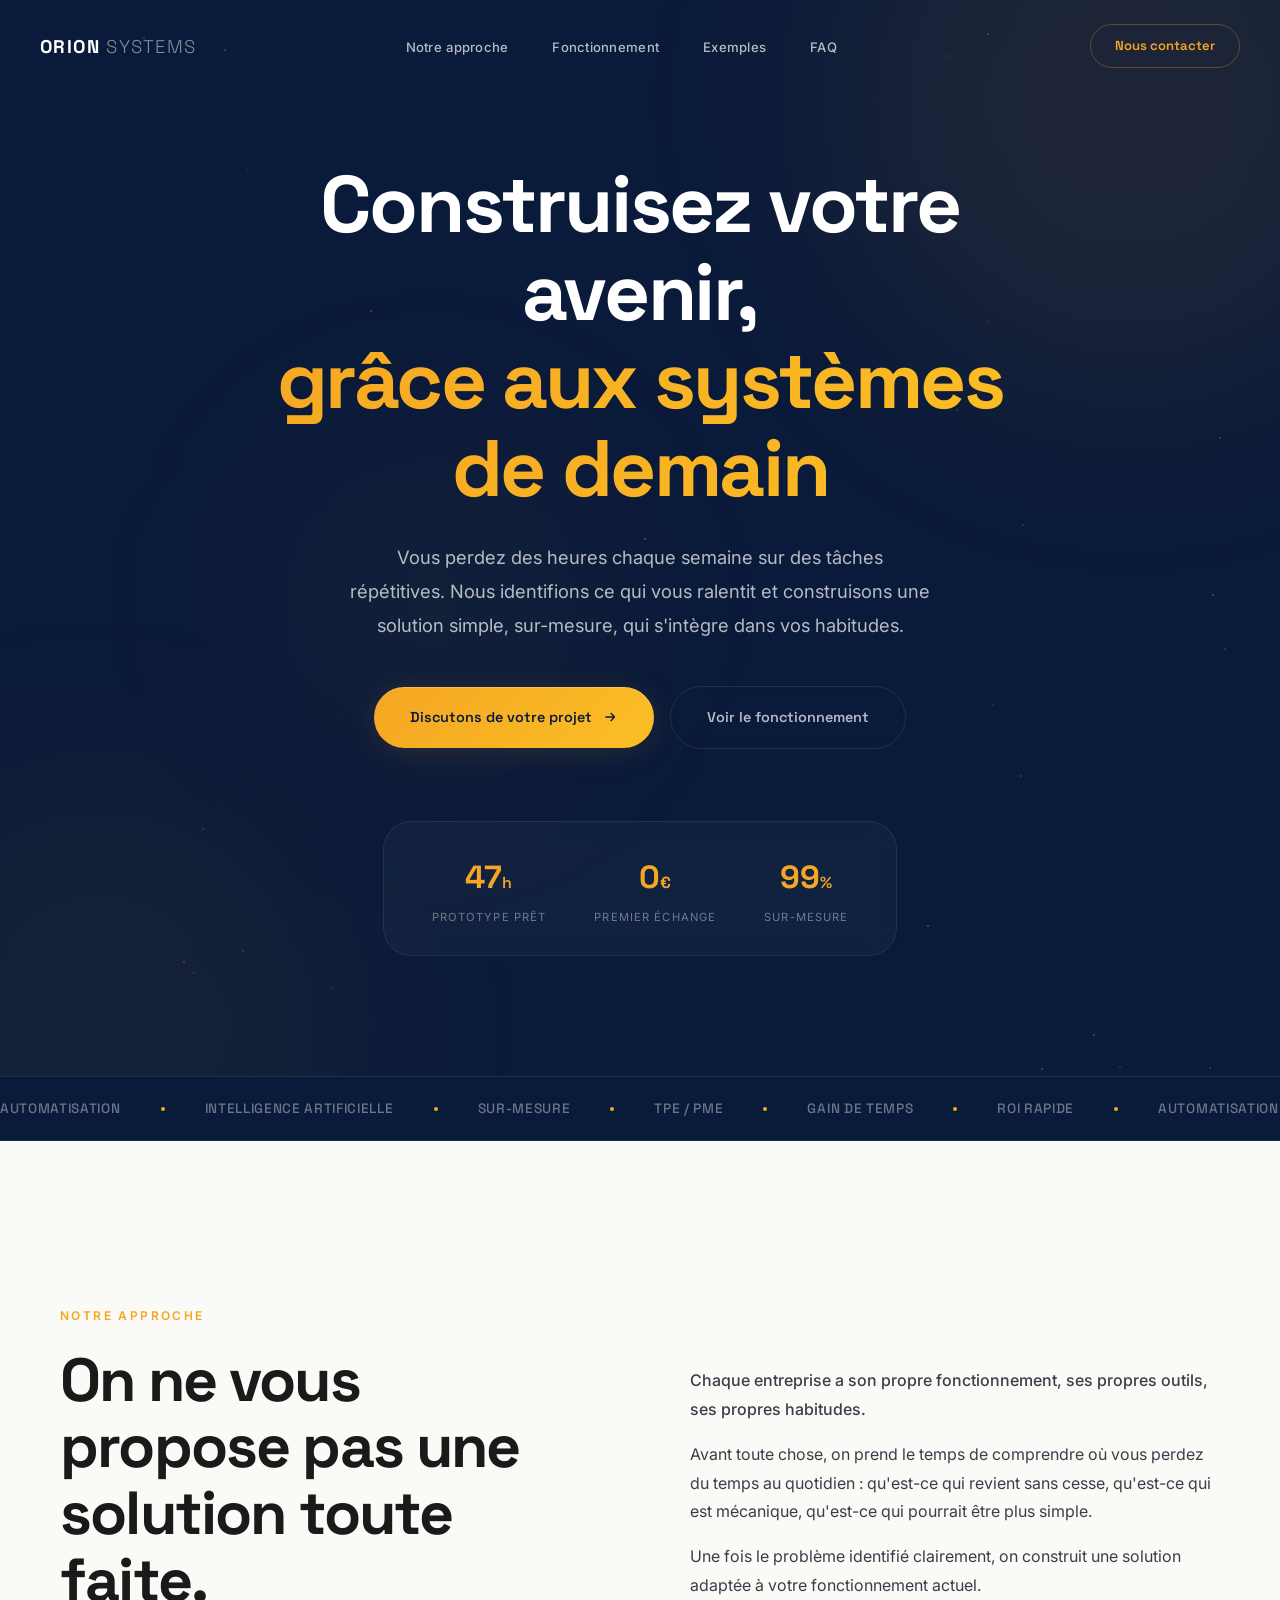
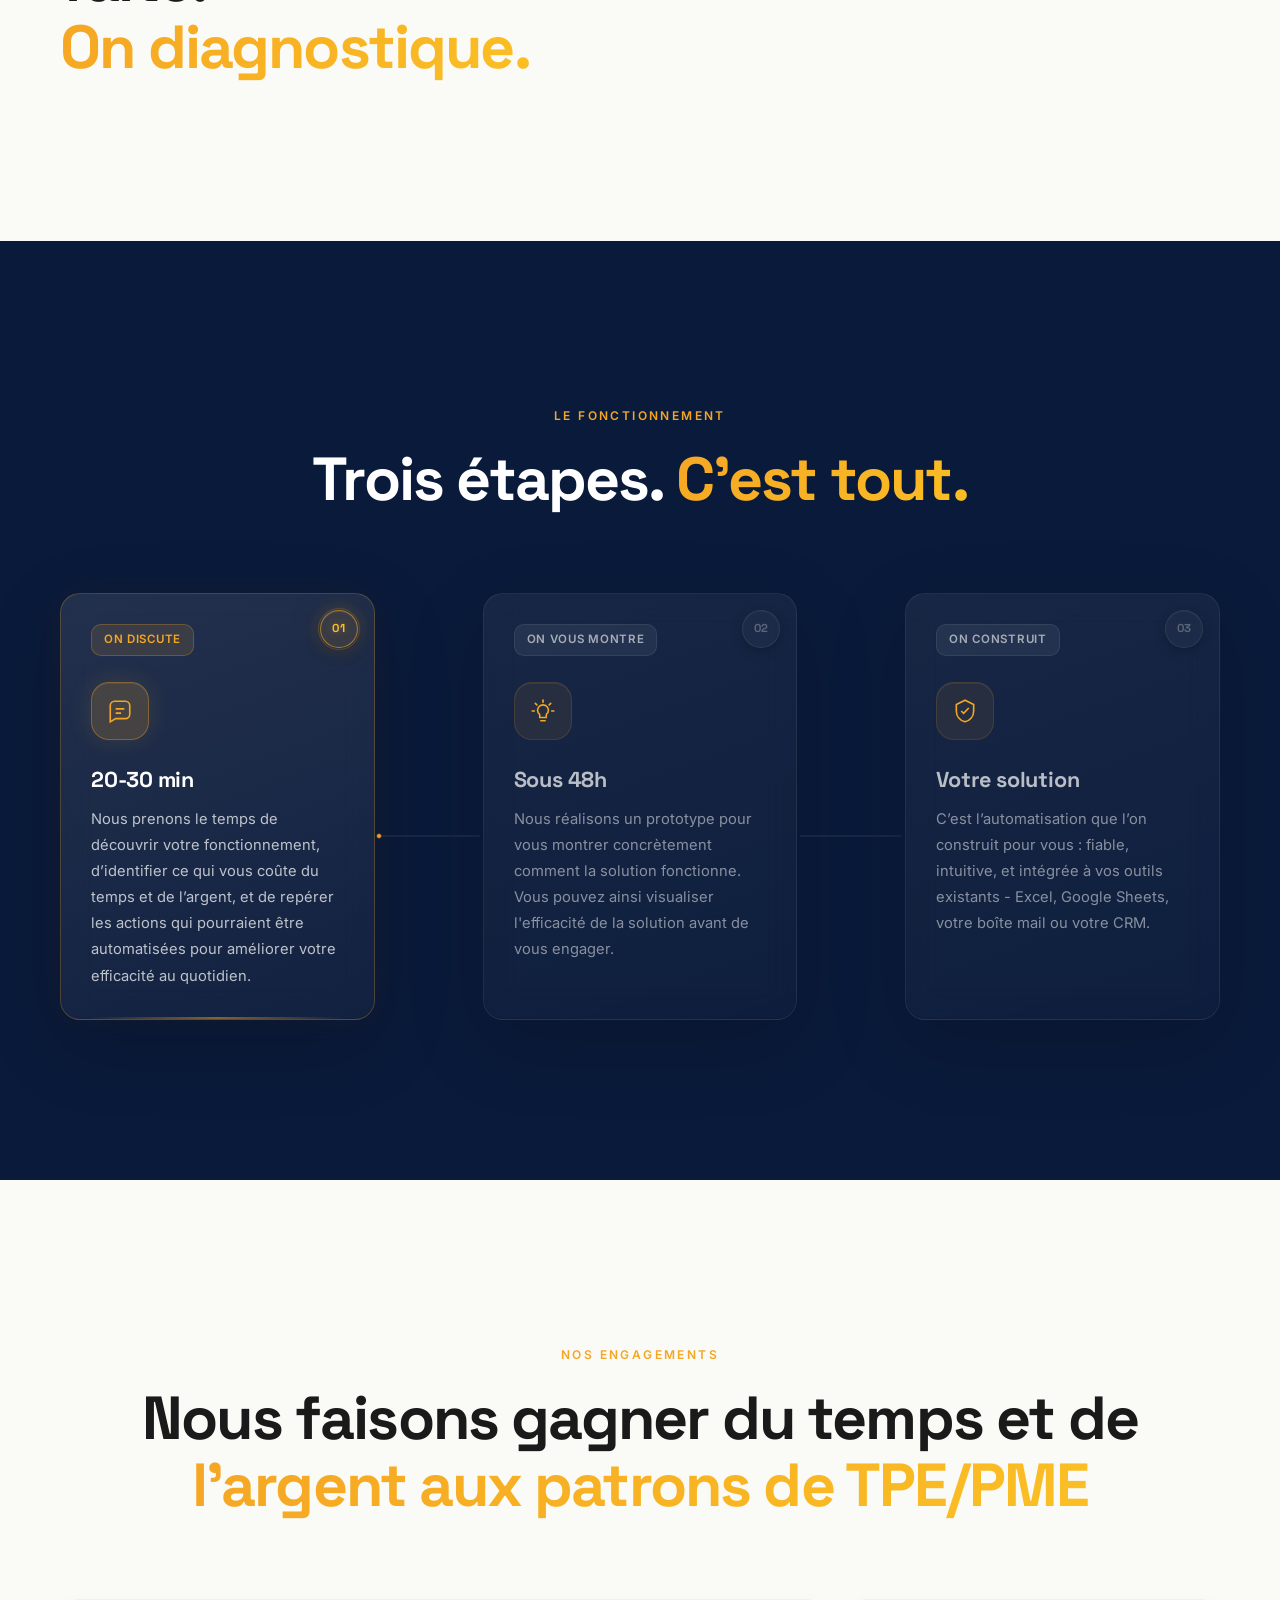
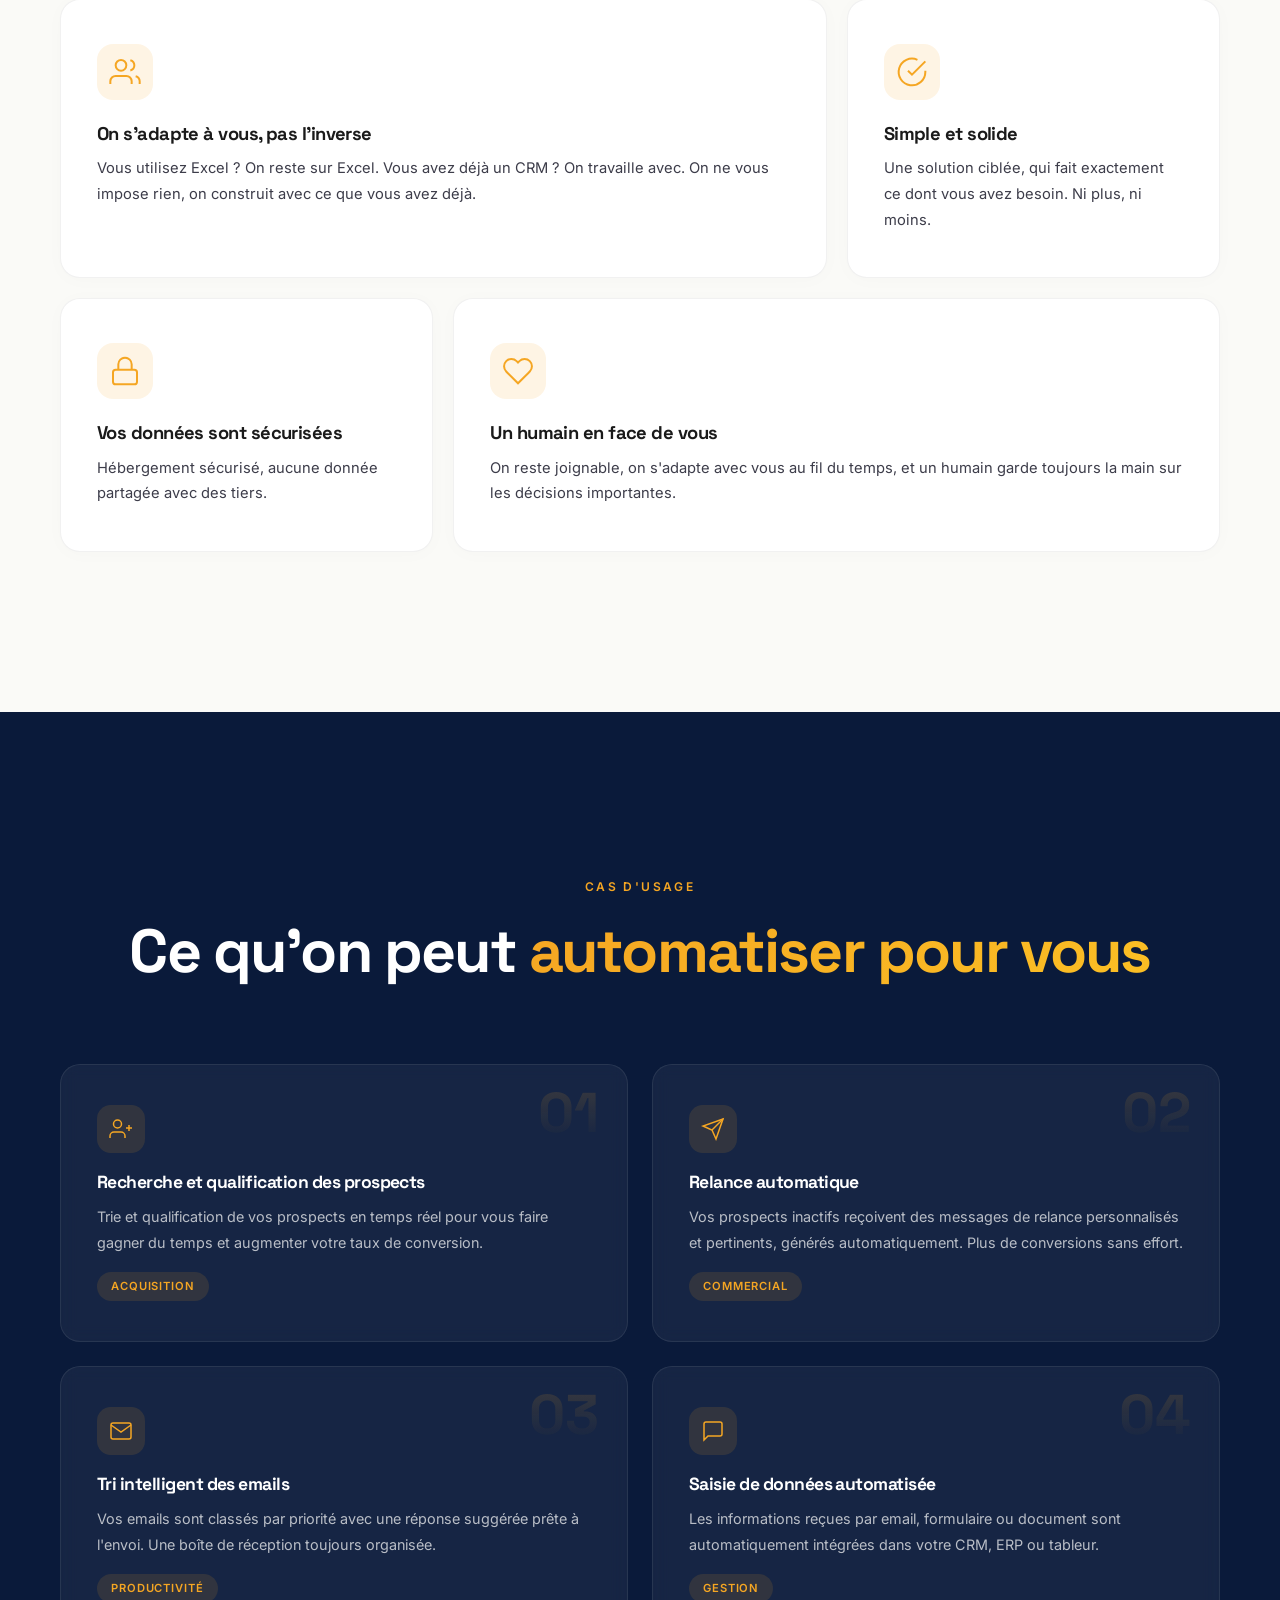
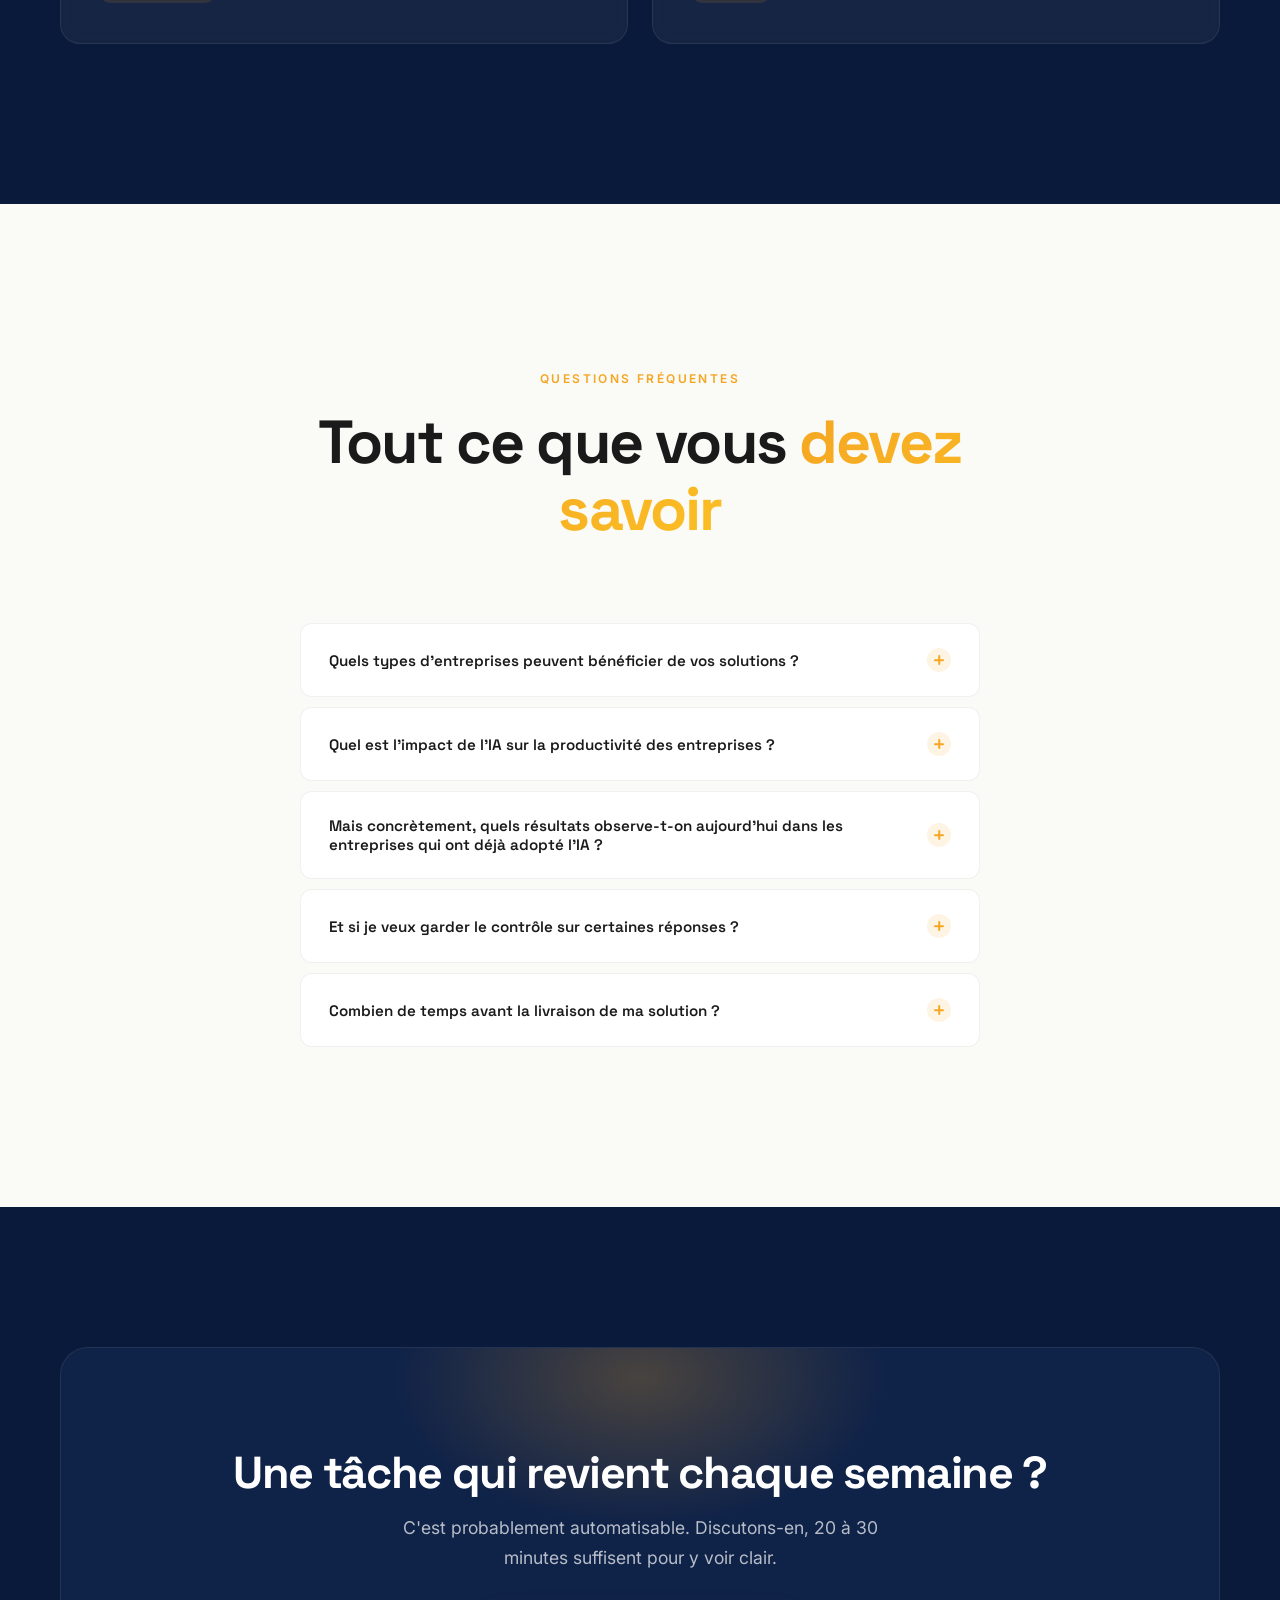
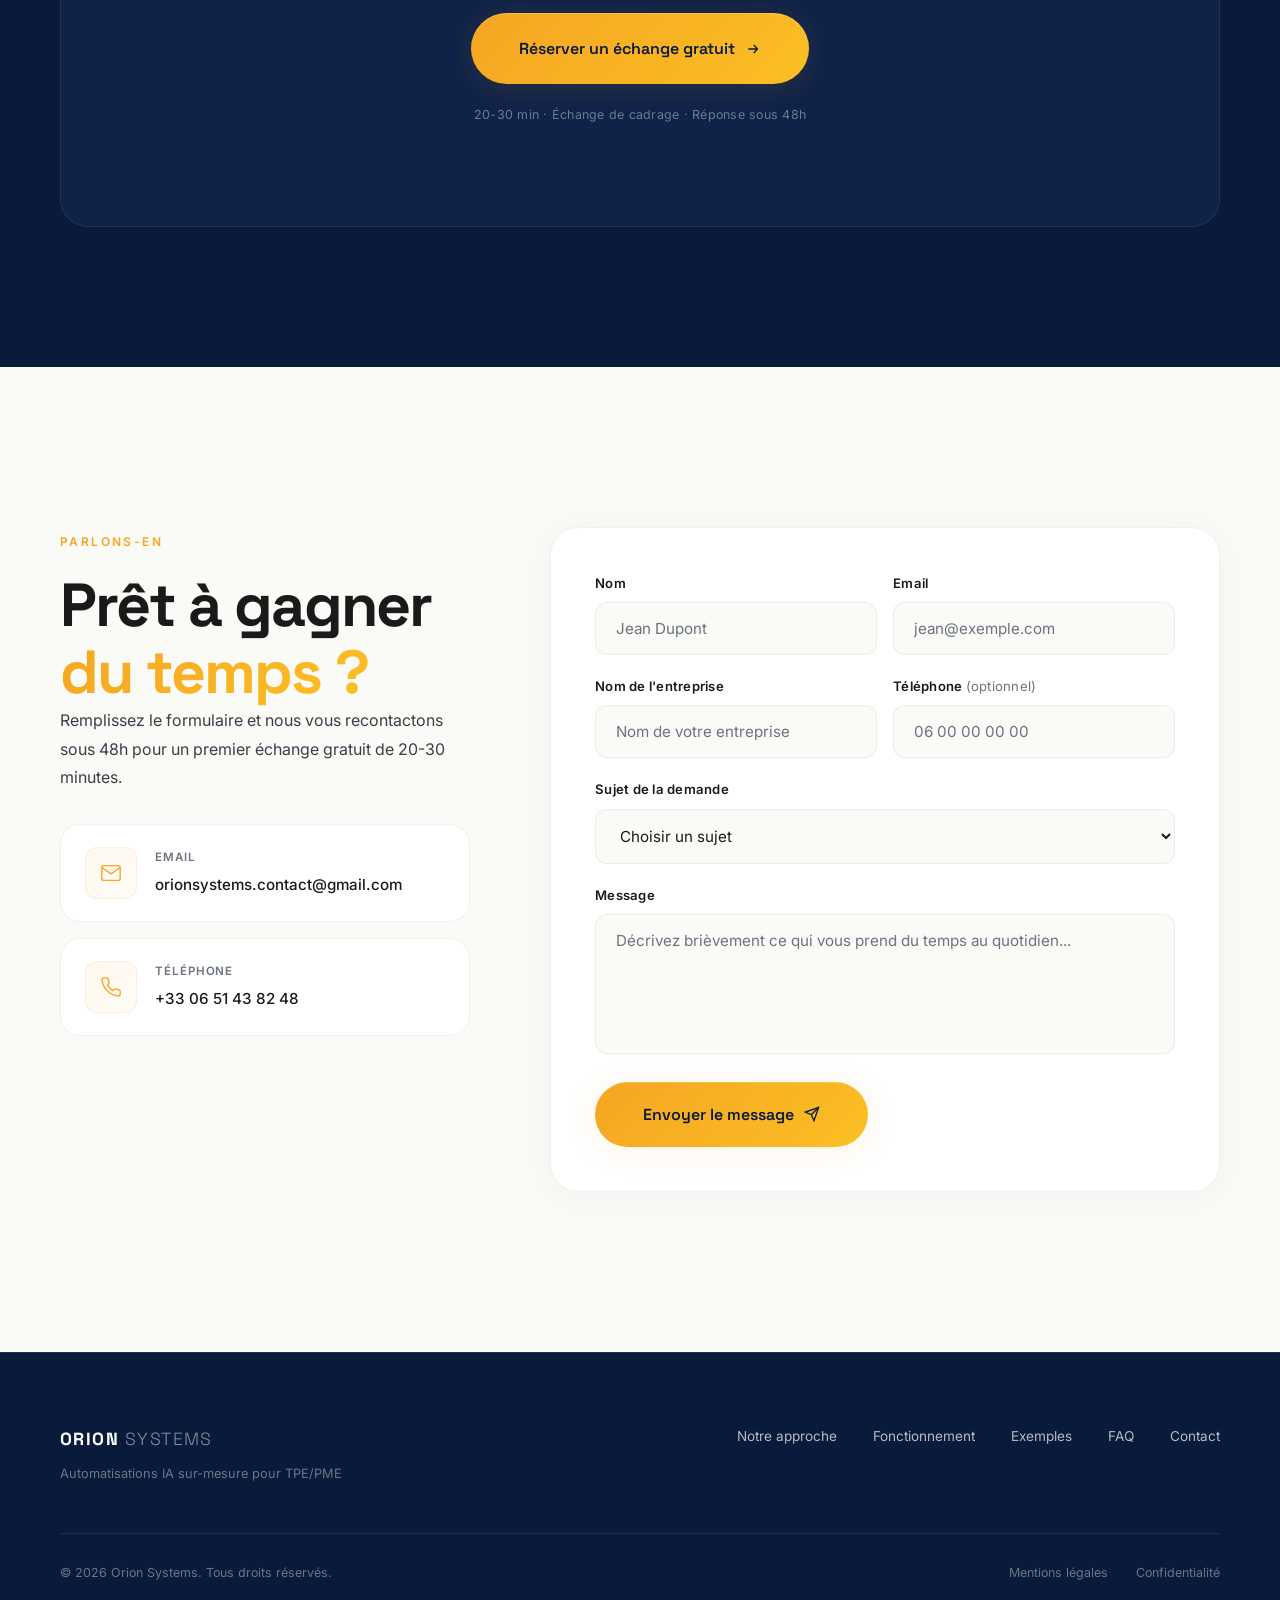
==== commit 3909f3e4: "Update index.html" ====
--- a/index.html
+++ b/index.html
@@ -299,7 +299,7 @@
                         </div>
                         <h3 class="case__title">Saisie de données automatisée</h3>
                         <p class="case__text">Les informations reçues par email, formulaire ou document sont automatiquement intégrées dans votre CRM, ERP ou tableur.</p>
-                        <span class="case__tag">Productivité</span>
+                        <span class="case__tag">Gestion</span>
                     </div>
                 </div>
             </div>
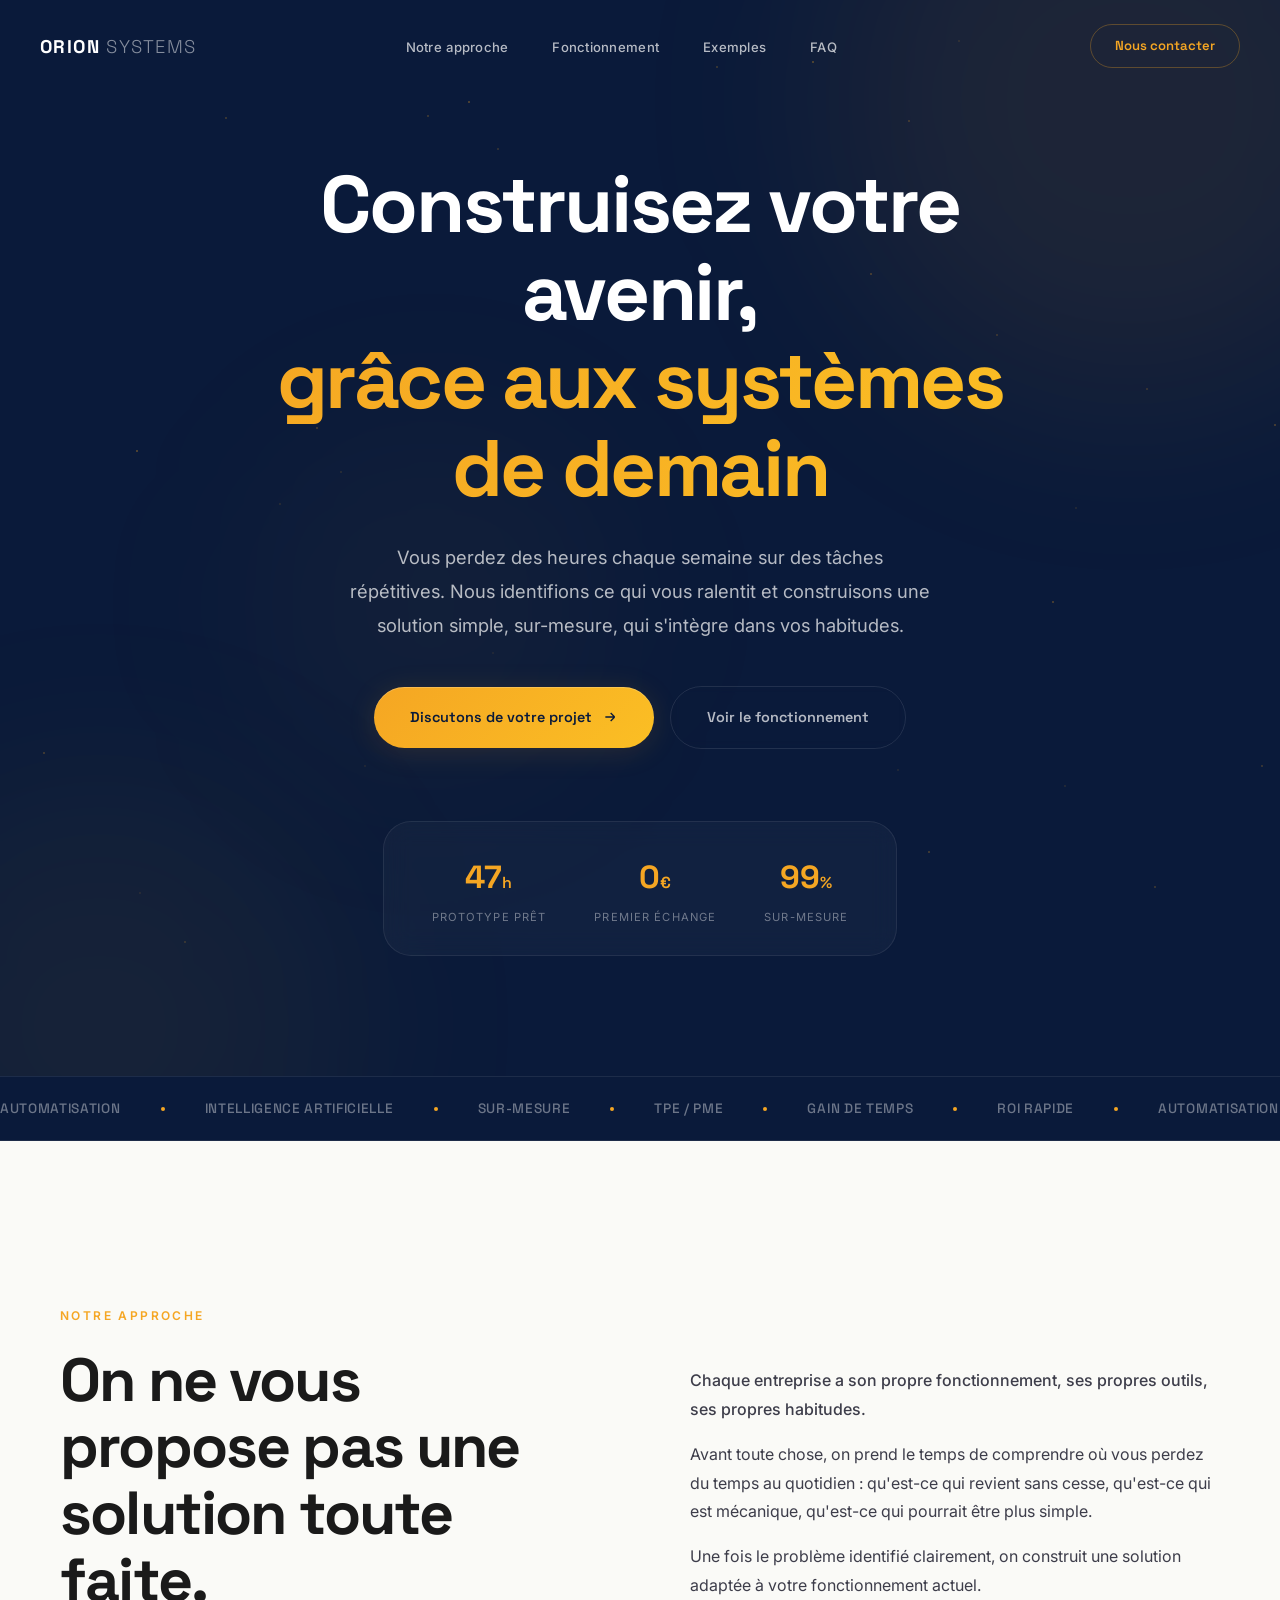
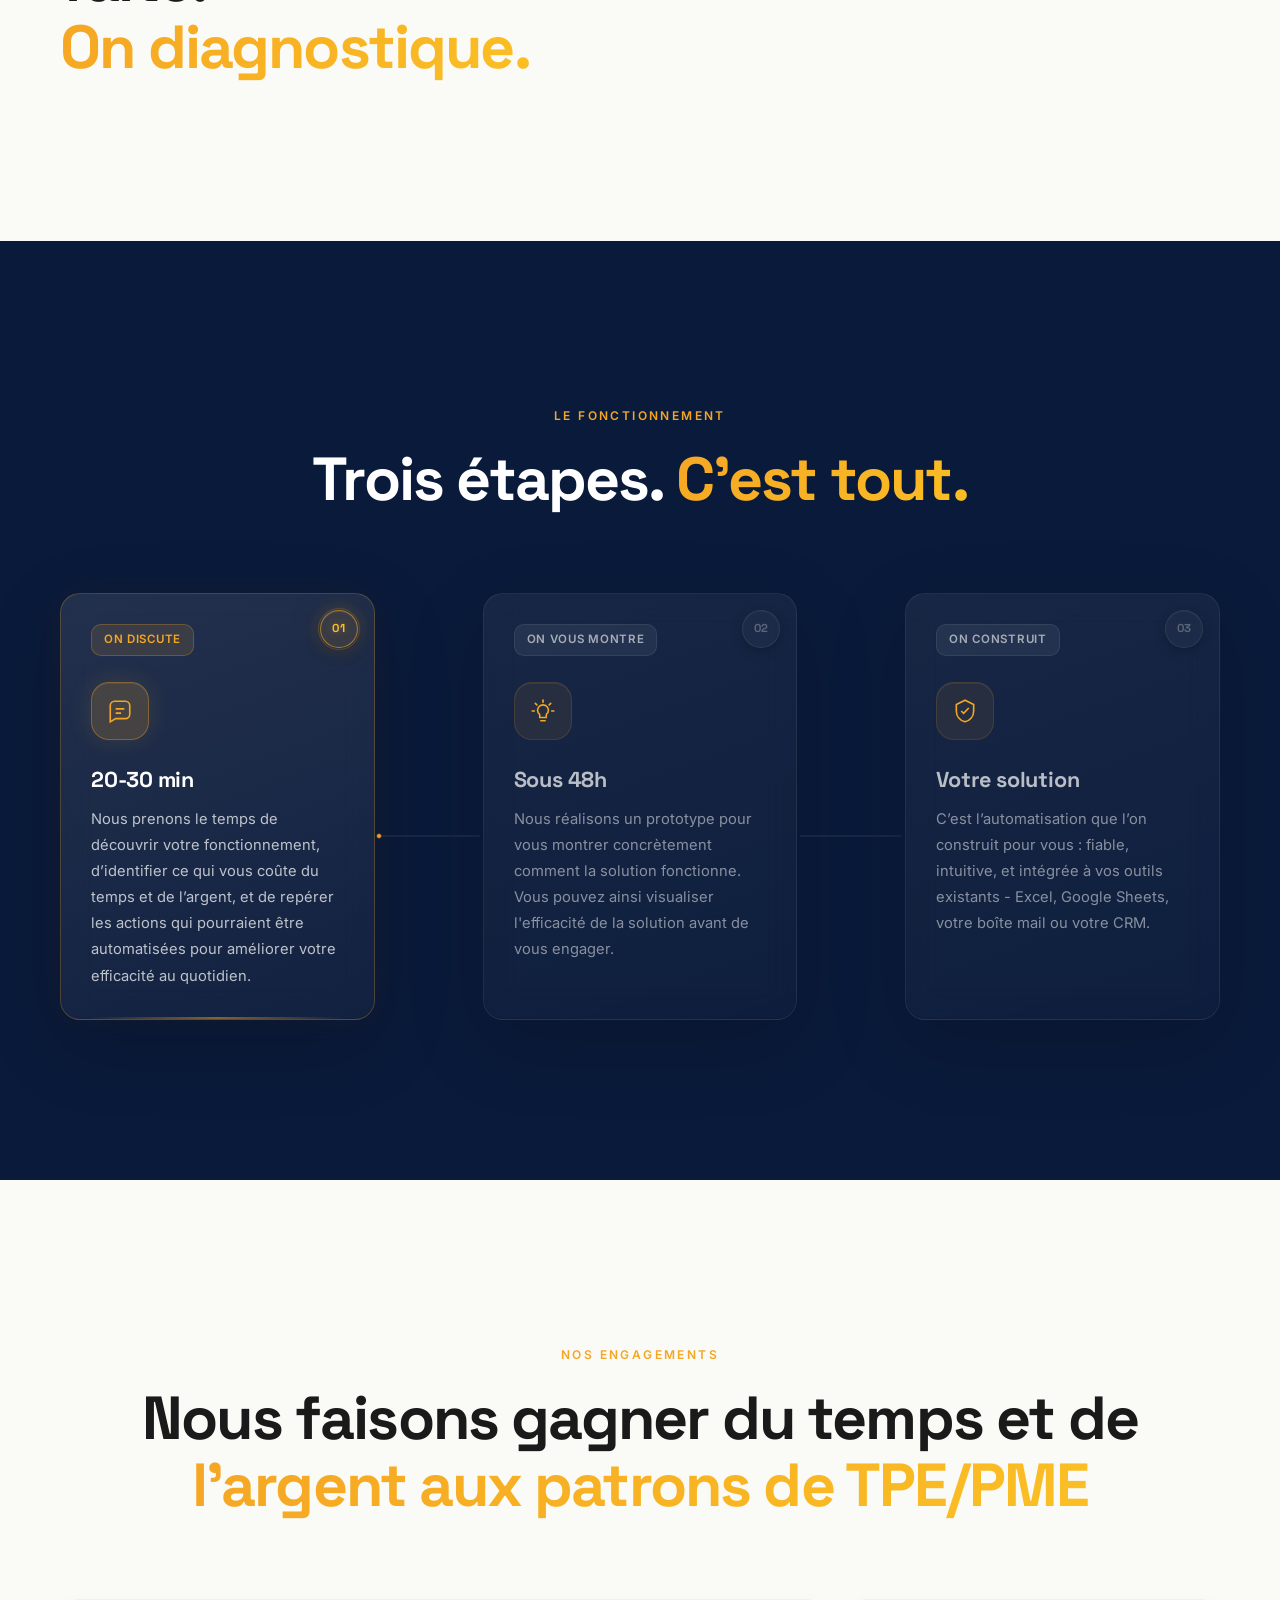
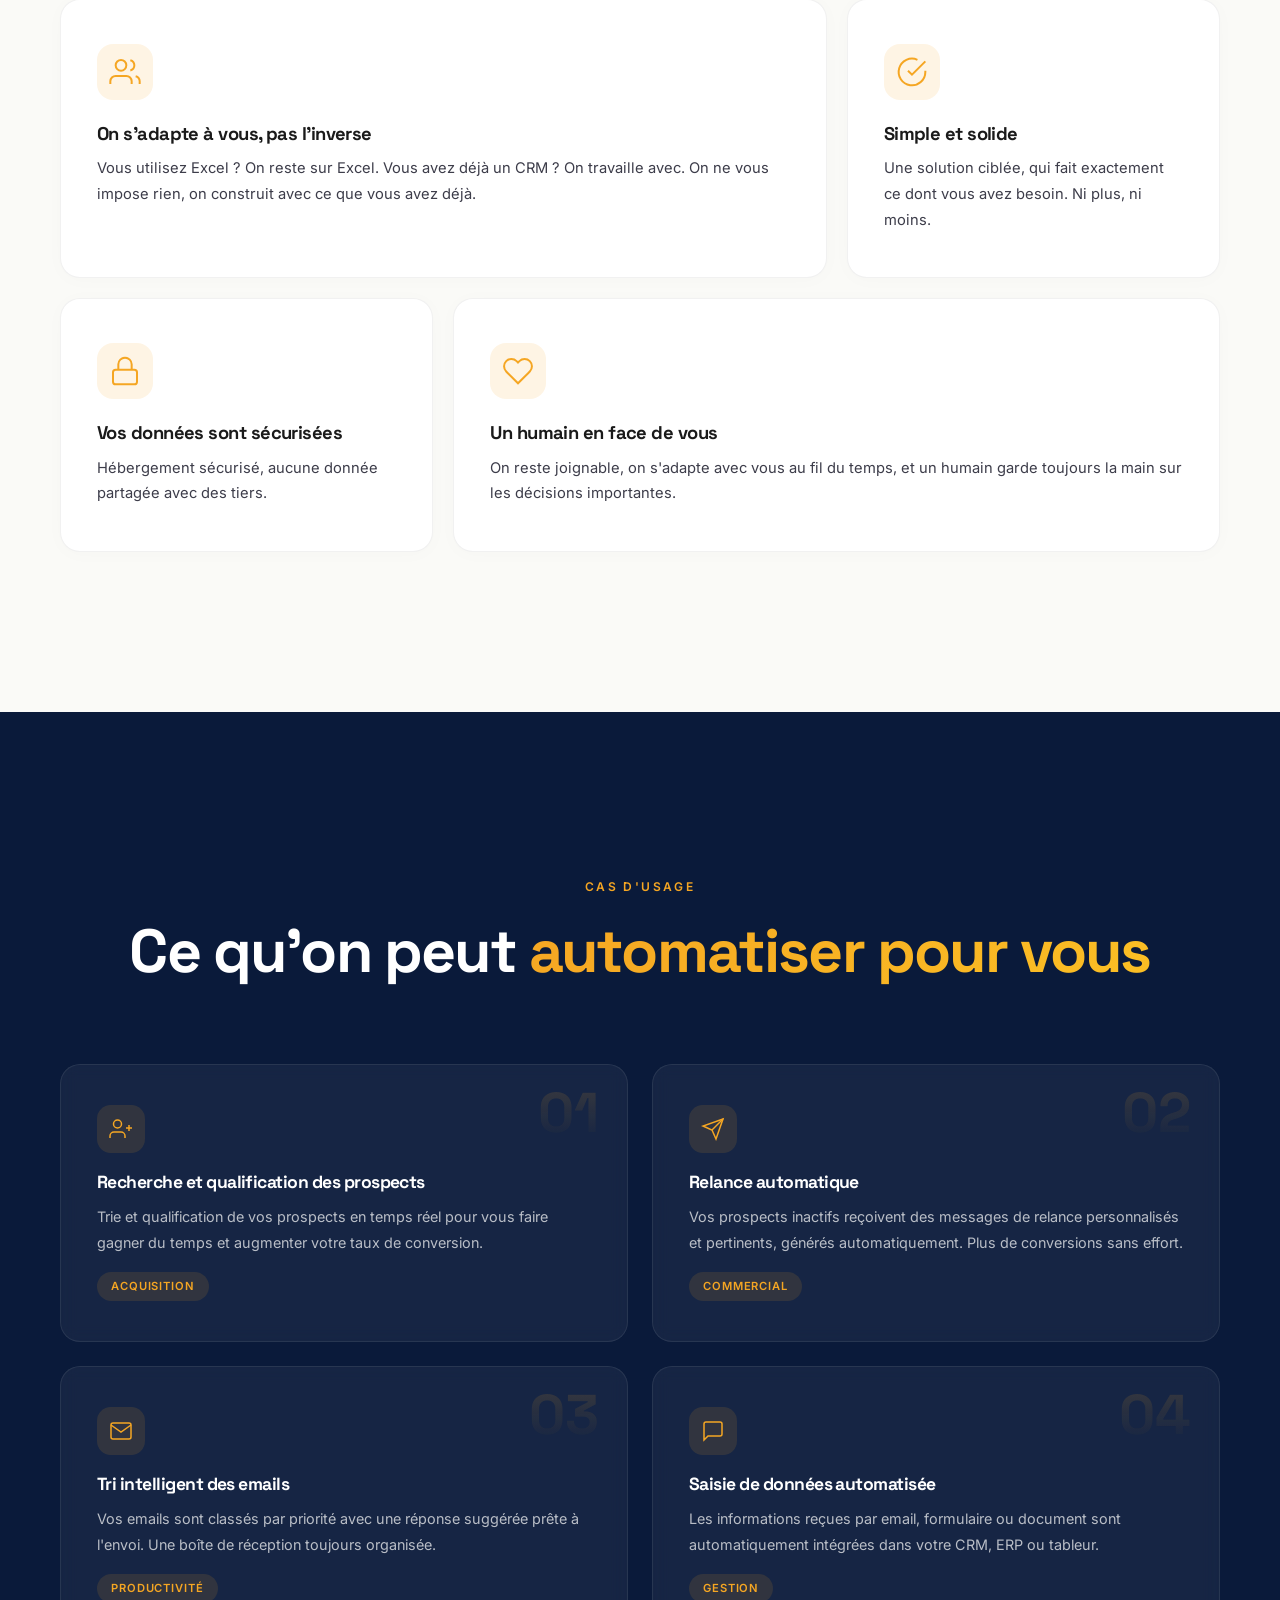
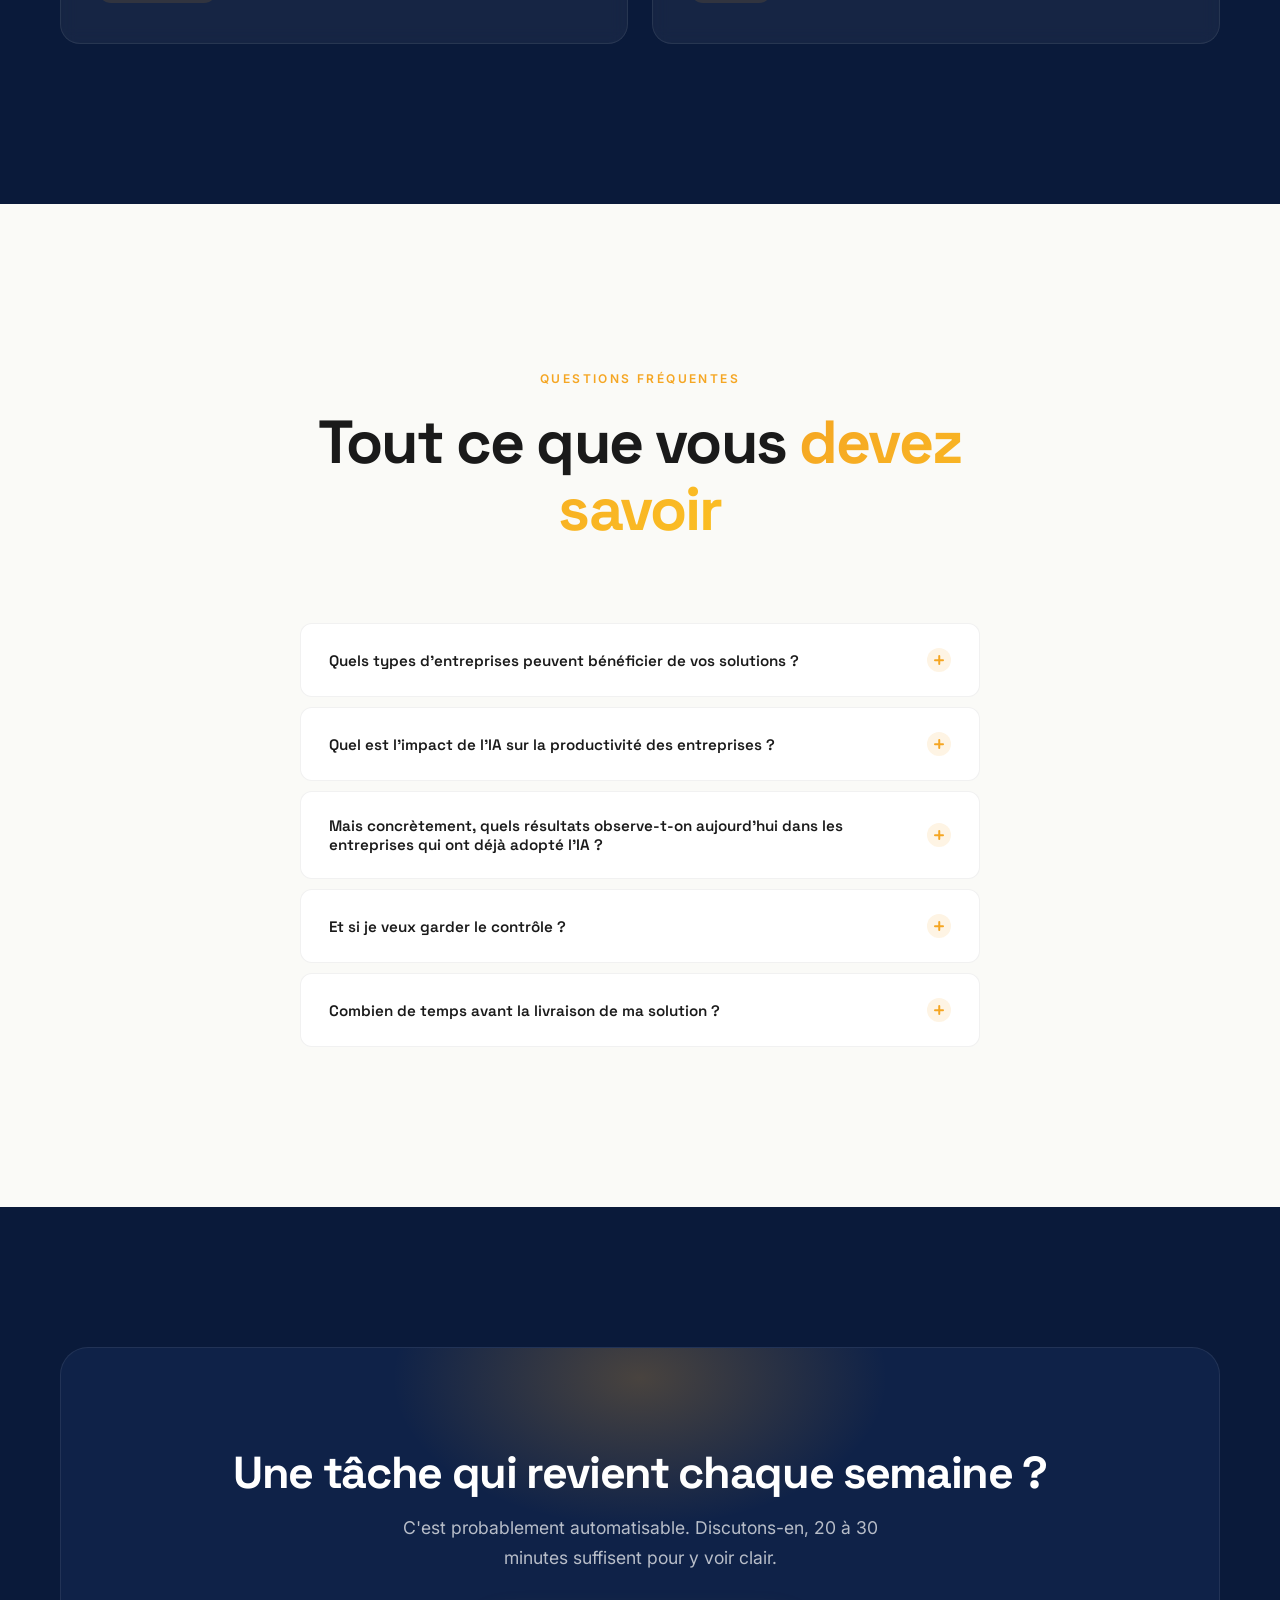
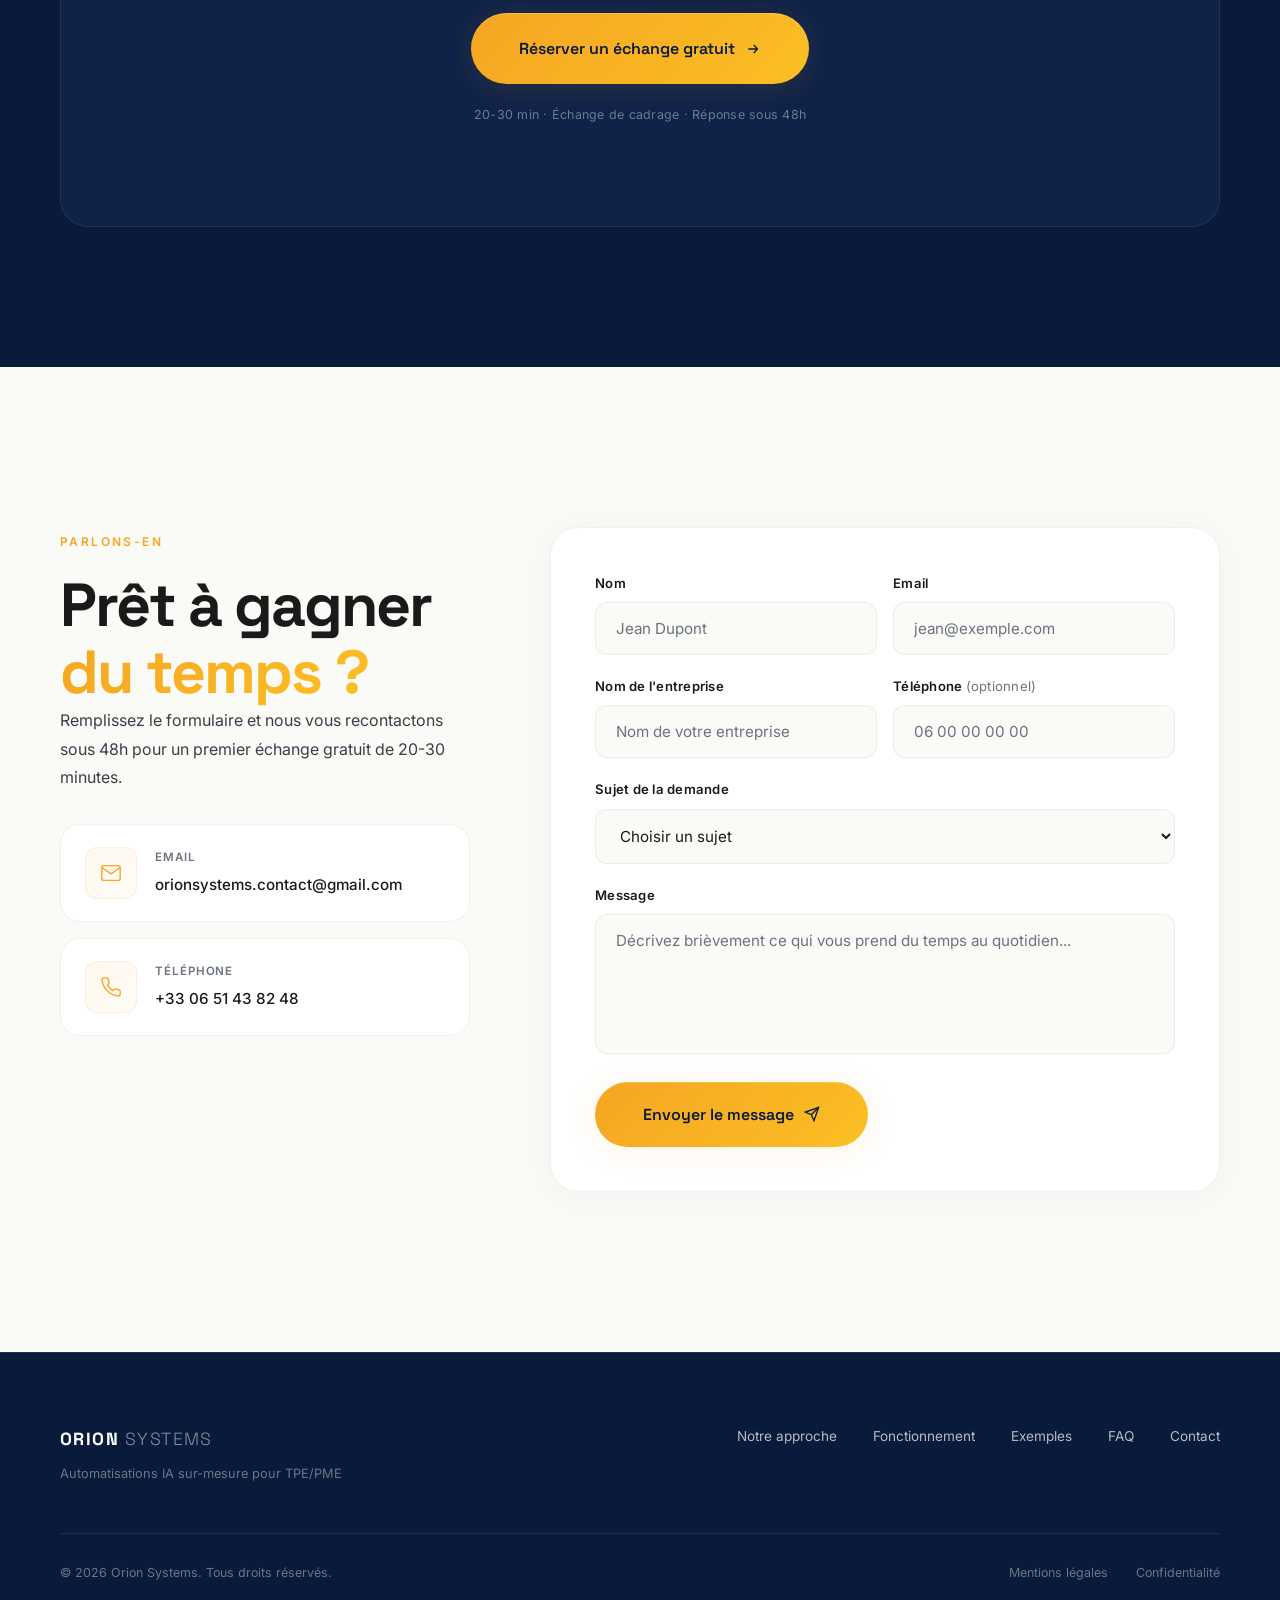
==== commit 128a8cb3: "Ajout page mentions légales et politique de confidentialité" ====
--- a/index.html
+++ b/index.html
@@ -341,11 +341,11 @@
                     </div>
                     <div class="accordion__item reveal-up">
                         <button class="accordion__trigger" aria-expanded="false">
-                            <span>Et si je veux garder le contrôle sur certaines réponses ?</span>
+                            <span>Et si je veux garder le contrôle ?</span>
                             <div class="accordion__icon"></div>
                         </button>
                         <div class="accordion__content">
-                            <p>C'est même recommandé. La plupart de nos automatisations laissent une étape de validation humaine — vous gardez la main.</p>
+                            <p>C'est même recommandé. La plupart de nos automatisations laissent une étape de validation humaine, vous gardez la main.</p>
                         </div>
                     </div>
                     <div class="accordion__item reveal-up">
@@ -469,8 +469,8 @@
             <div class="footer__bottom">
                 <p>&copy; 2026 Orion Systems. Tous droits réservés.</p>
                 <div class="footer__legal">
-                    <a href="#">Mentions légales</a>
-                    <a href="#">Confidentialité</a>
+                    <a href="mentions-legales.html">Mentions légales</a>
+                    <a href="mentions-legales.html#confidentialite">Confidentialité</a>
                 </div>
             </div>
         </div>
--- a/styles.css
+++ b/styles.css
@@ -1451,3 +1451,96 @@
     .modal__title { font-size: 1.2rem; }
     .modal__text { font-size: 0.85rem; }
 }
+
+/* === Legal page === */
+.legal {
+    padding: 160px 0 100px;
+    background: var(--cream);
+}
+.legal__back {
+    display: inline-flex;
+    align-items: center;
+    gap: 8px;
+    font-family: var(--font-body);
+    font-size: 0.9rem;
+    font-weight: 500;
+    color: var(--gold);
+    margin-bottom: 40px;
+    transition: opacity 0.3s;
+}
+.legal__back:hover { opacity: 0.7; }
+.legal__title {
+    font-family: var(--font-heading);
+    font-size: clamp(2rem, 4vw, 2.8rem);
+    font-weight: 700;
+    color: var(--text-dark);
+    margin-bottom: 8px;
+}
+.legal__update {
+    font-size: 0.85rem;
+    color: var(--text-muted);
+    margin-bottom: 48px;
+}
+.legal__intro {
+    font-size: 1rem;
+    color: var(--text-body);
+    line-height: 1.8;
+    margin-bottom: 48px;
+}
+.legal h2 {
+    font-family: var(--font-heading);
+    font-size: 1.3rem;
+    font-weight: 600;
+    color: var(--text-dark);
+    margin: 48px 0 16px;
+    padding-bottom: 8px;
+    border-bottom: 1px solid var(--border-light);
+}
+.legal p {
+    font-size: 0.95rem;
+    color: var(--text-body);
+    line-height: 1.8;
+    margin-bottom: 12px;
+}
+.legal ul {
+    list-style: none;
+    padding: 0;
+    margin: 12px 0;
+}
+.legal ul li {
+    position: relative;
+    padding-left: 20px;
+    font-size: 0.95rem;
+    color: var(--text-body);
+    line-height: 1.8;
+    margin-bottom: 6px;
+}
+.legal ul li::before {
+    content: '';
+    position: absolute;
+    left: 0;
+    top: 11px;
+    width: 6px;
+    height: 6px;
+    border-radius: 50%;
+    background: var(--gold);
+}
+.legal strong {
+    font-weight: 600;
+    color: var(--text-dark);
+}
+.legal a {
+    color: var(--gold);
+    text-decoration: underline;
+}
+.legal hr {
+    border: none;
+    border-top: 2px solid var(--gold);
+    margin: 80px 0;
+    opacity: 0.3;
+}
+.legal__info {
+    font-size: 0.95rem;
+    color: var(--text-body);
+    line-height: 1.8;
+}
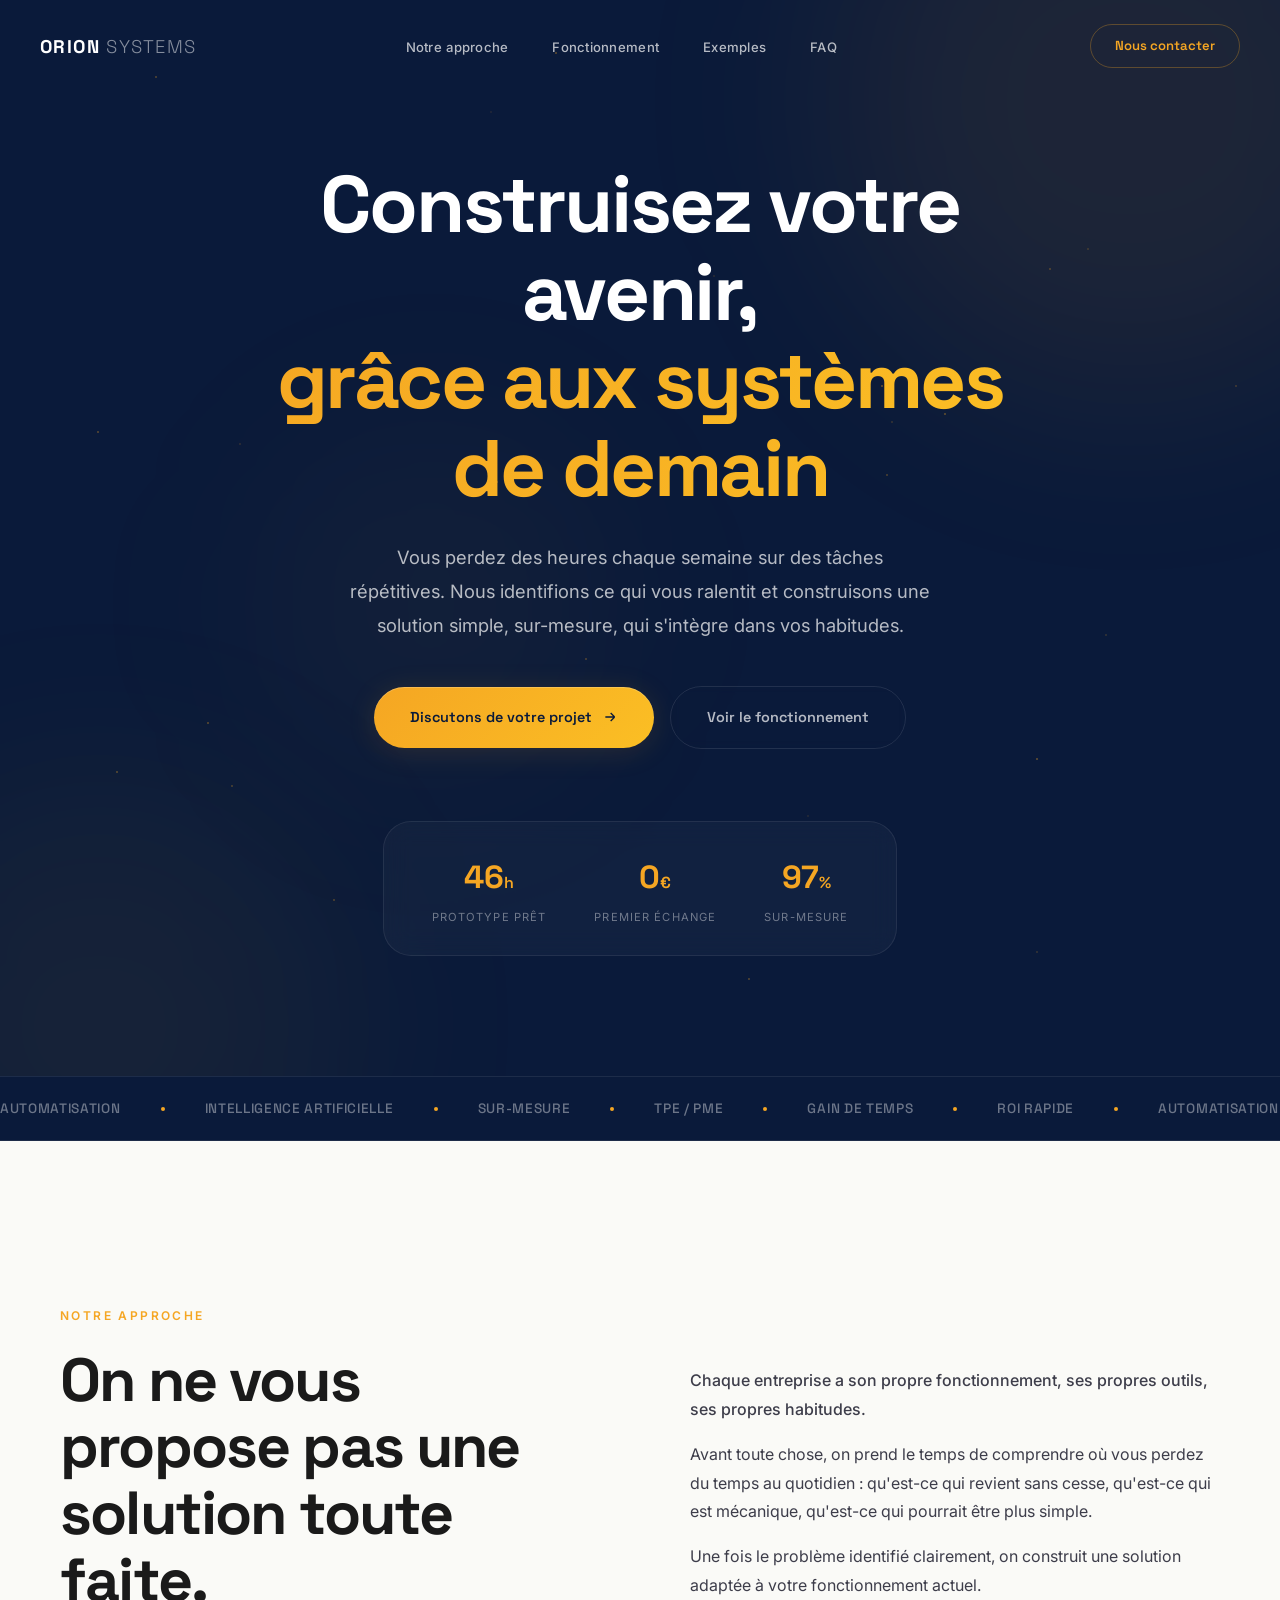
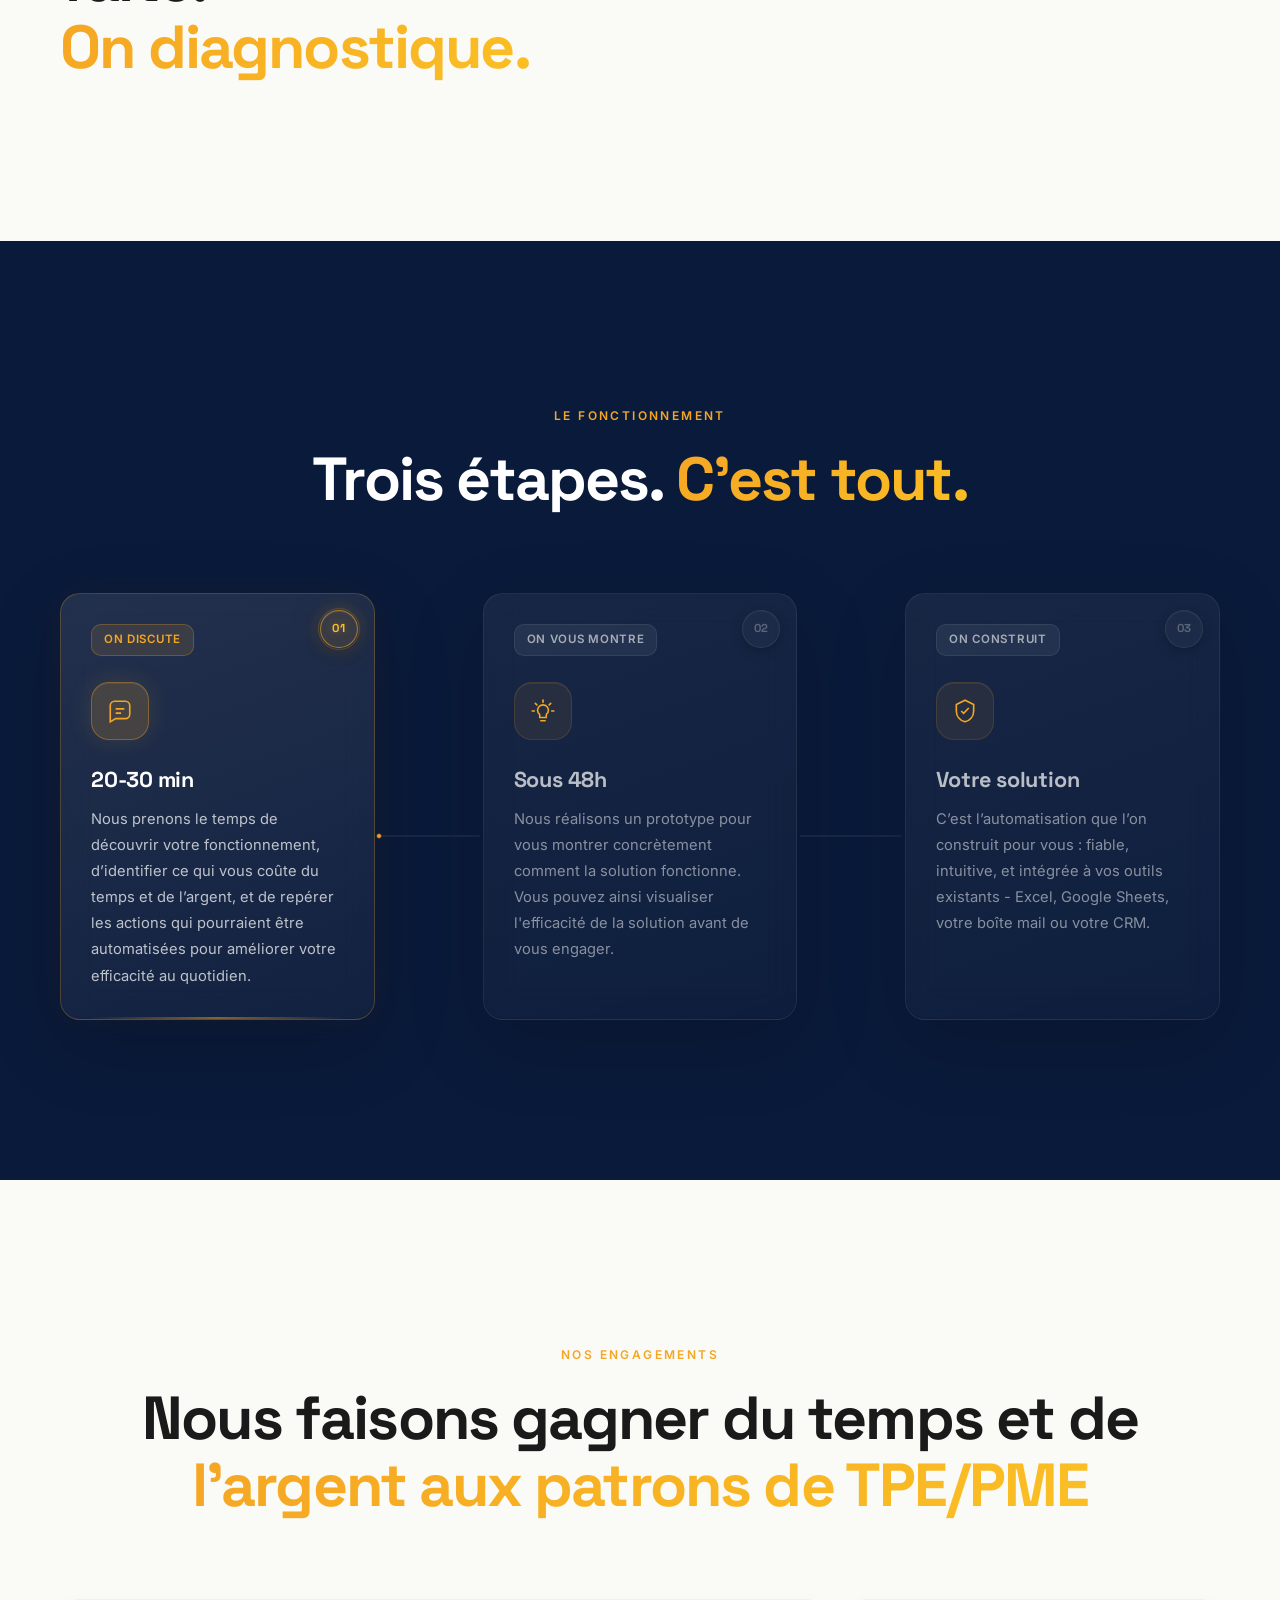
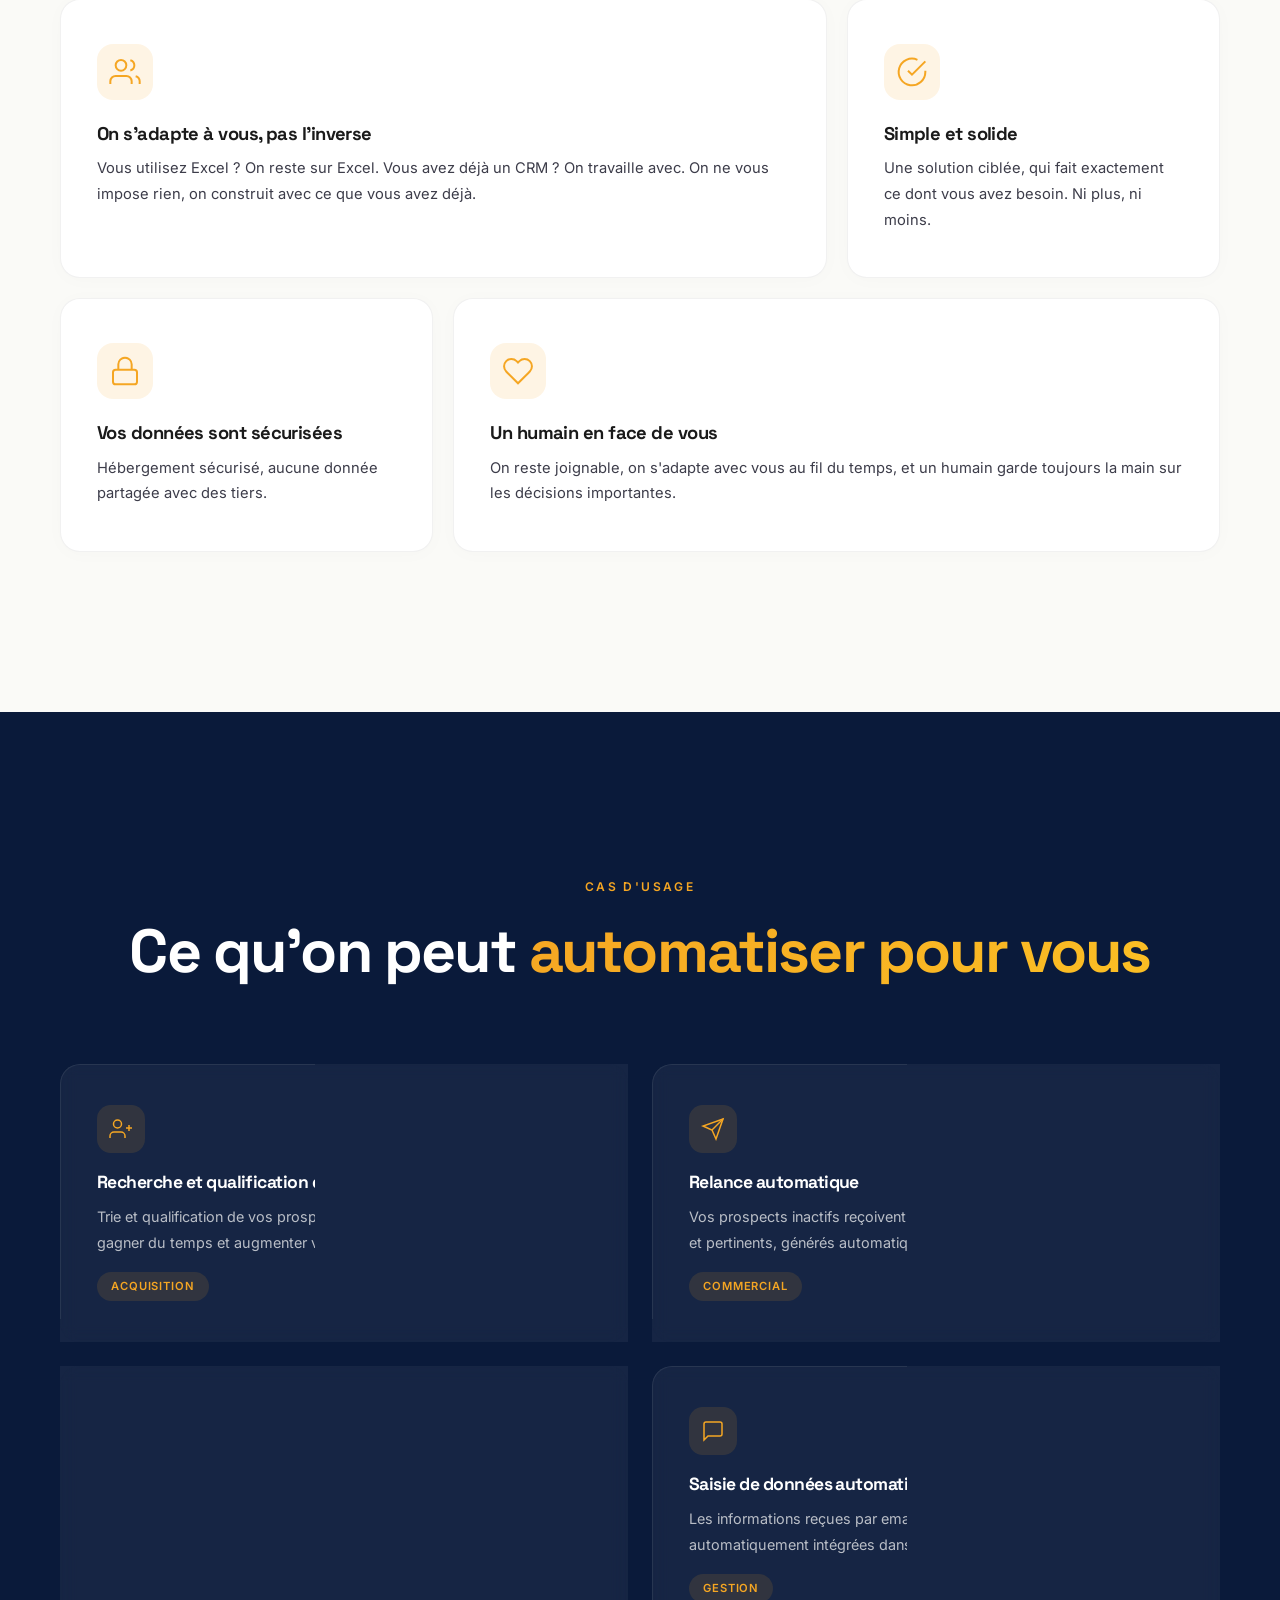
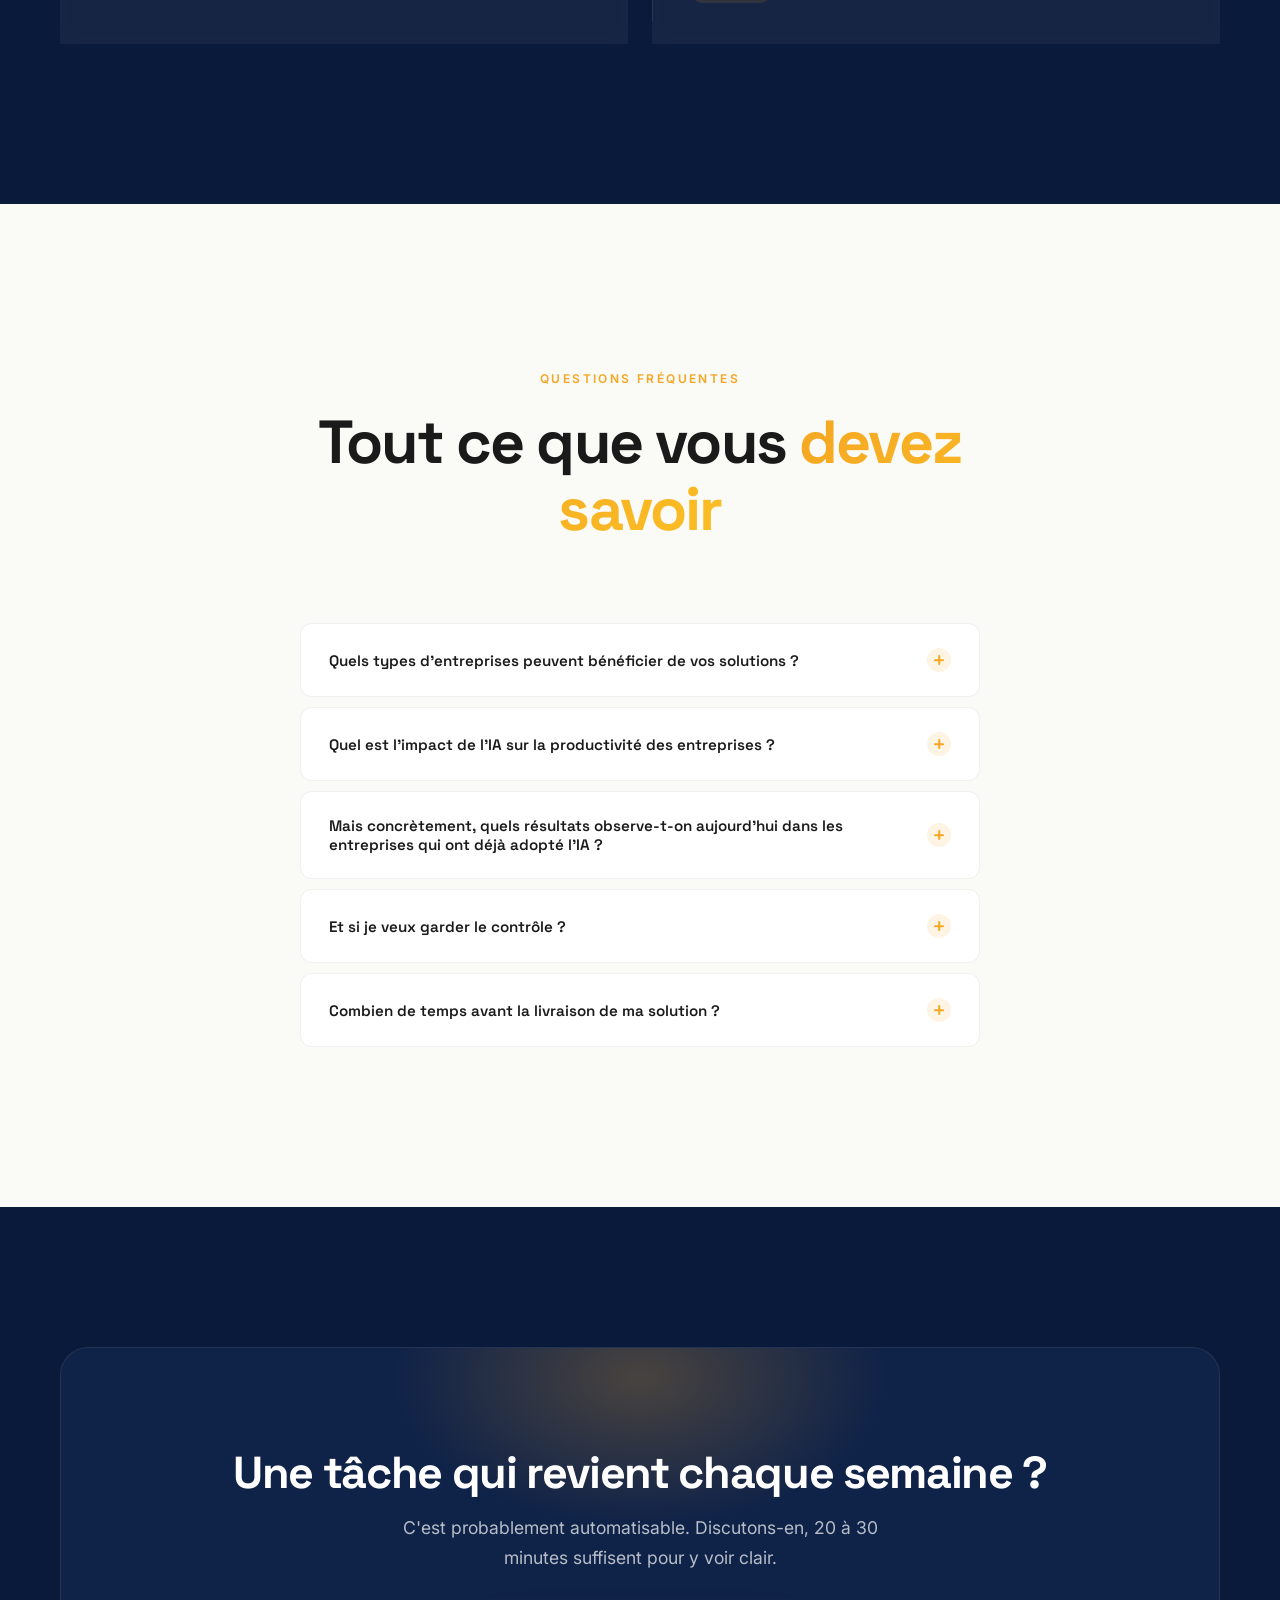
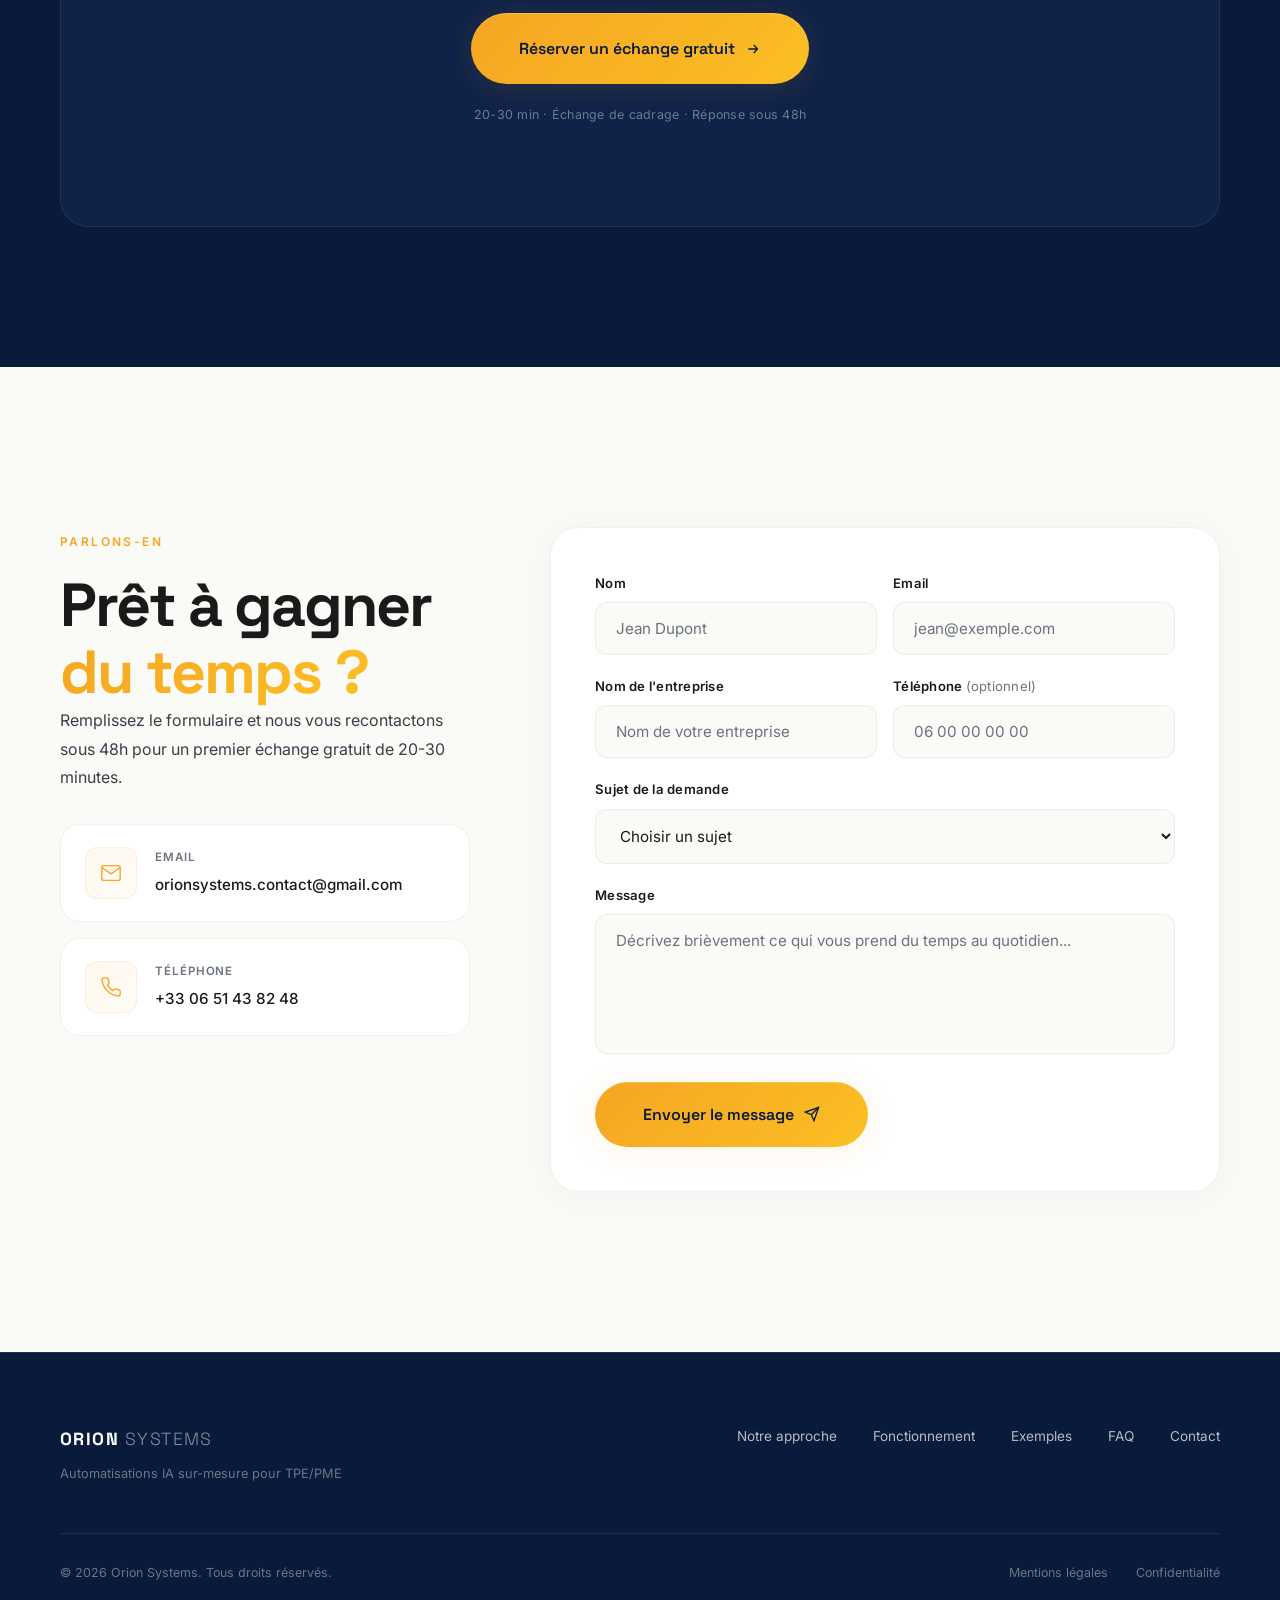
==== commit 987c5e59: "Ajout protection anti-spam et mise a jour URL script" ====
--- a/index.html
+++ b/index.html
@@ -440,6 +440,9 @@
                                 <label for="message" class="form__label">Message</label>
                                 <textarea id="message" name="message" class="form__input form__textarea" required placeholder="Décrivez brièvement ce qui vous prend du temps au quotidien..."></textarea>
                             </div>
+                            <div style="position:absolute;left:-9999px;" aria-hidden="true">
+                                <input type="text" name="website" tabindex="-1" autocomplete="off">
+                            </div>
                             <button type="submit" class="btn btn--primary btn--lg form__submit">
                                 <span>Envoyer le message</span>
                                 <svg width="16" height="16" viewBox="0 0 24 24" fill="none" stroke="currentColor" stroke-width="2"><path d="M22 2L11 13"/><path d="M22 2l-7 20-4-9-9-4 20-7z"/></svg>
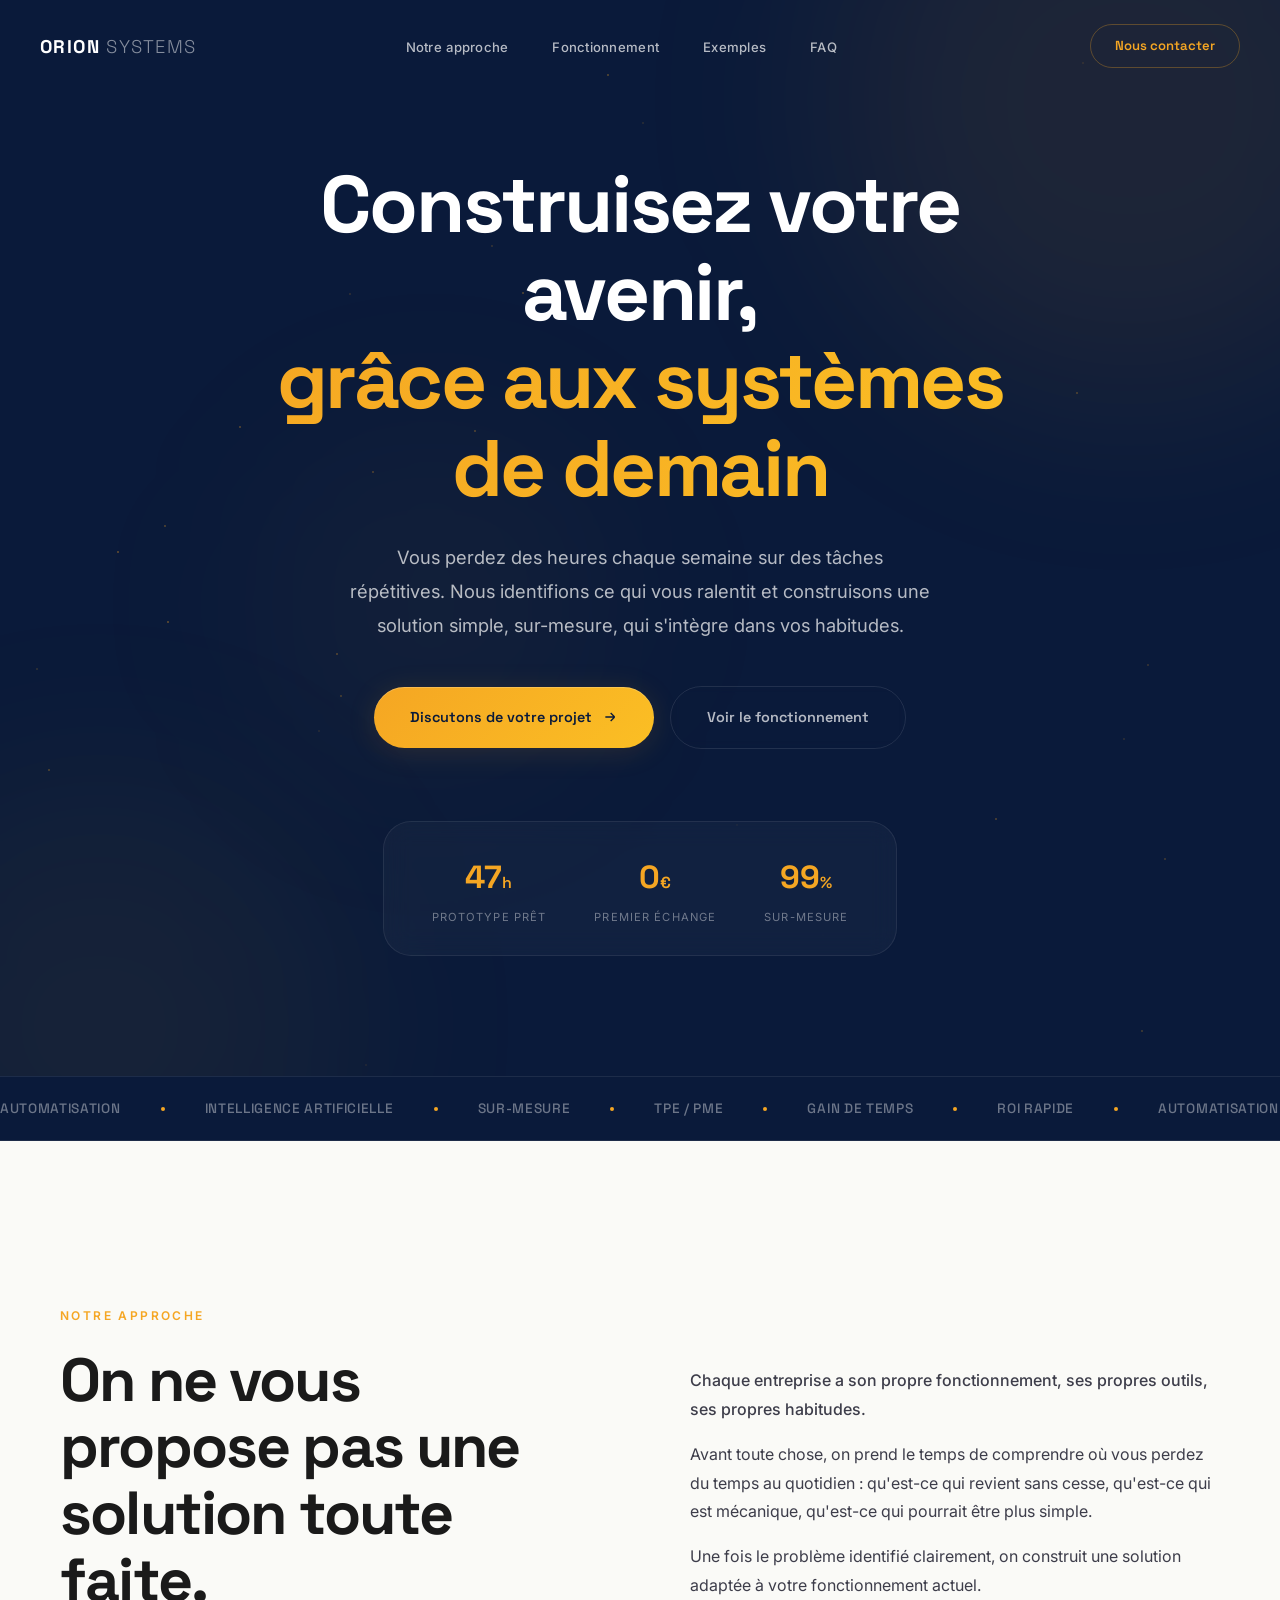
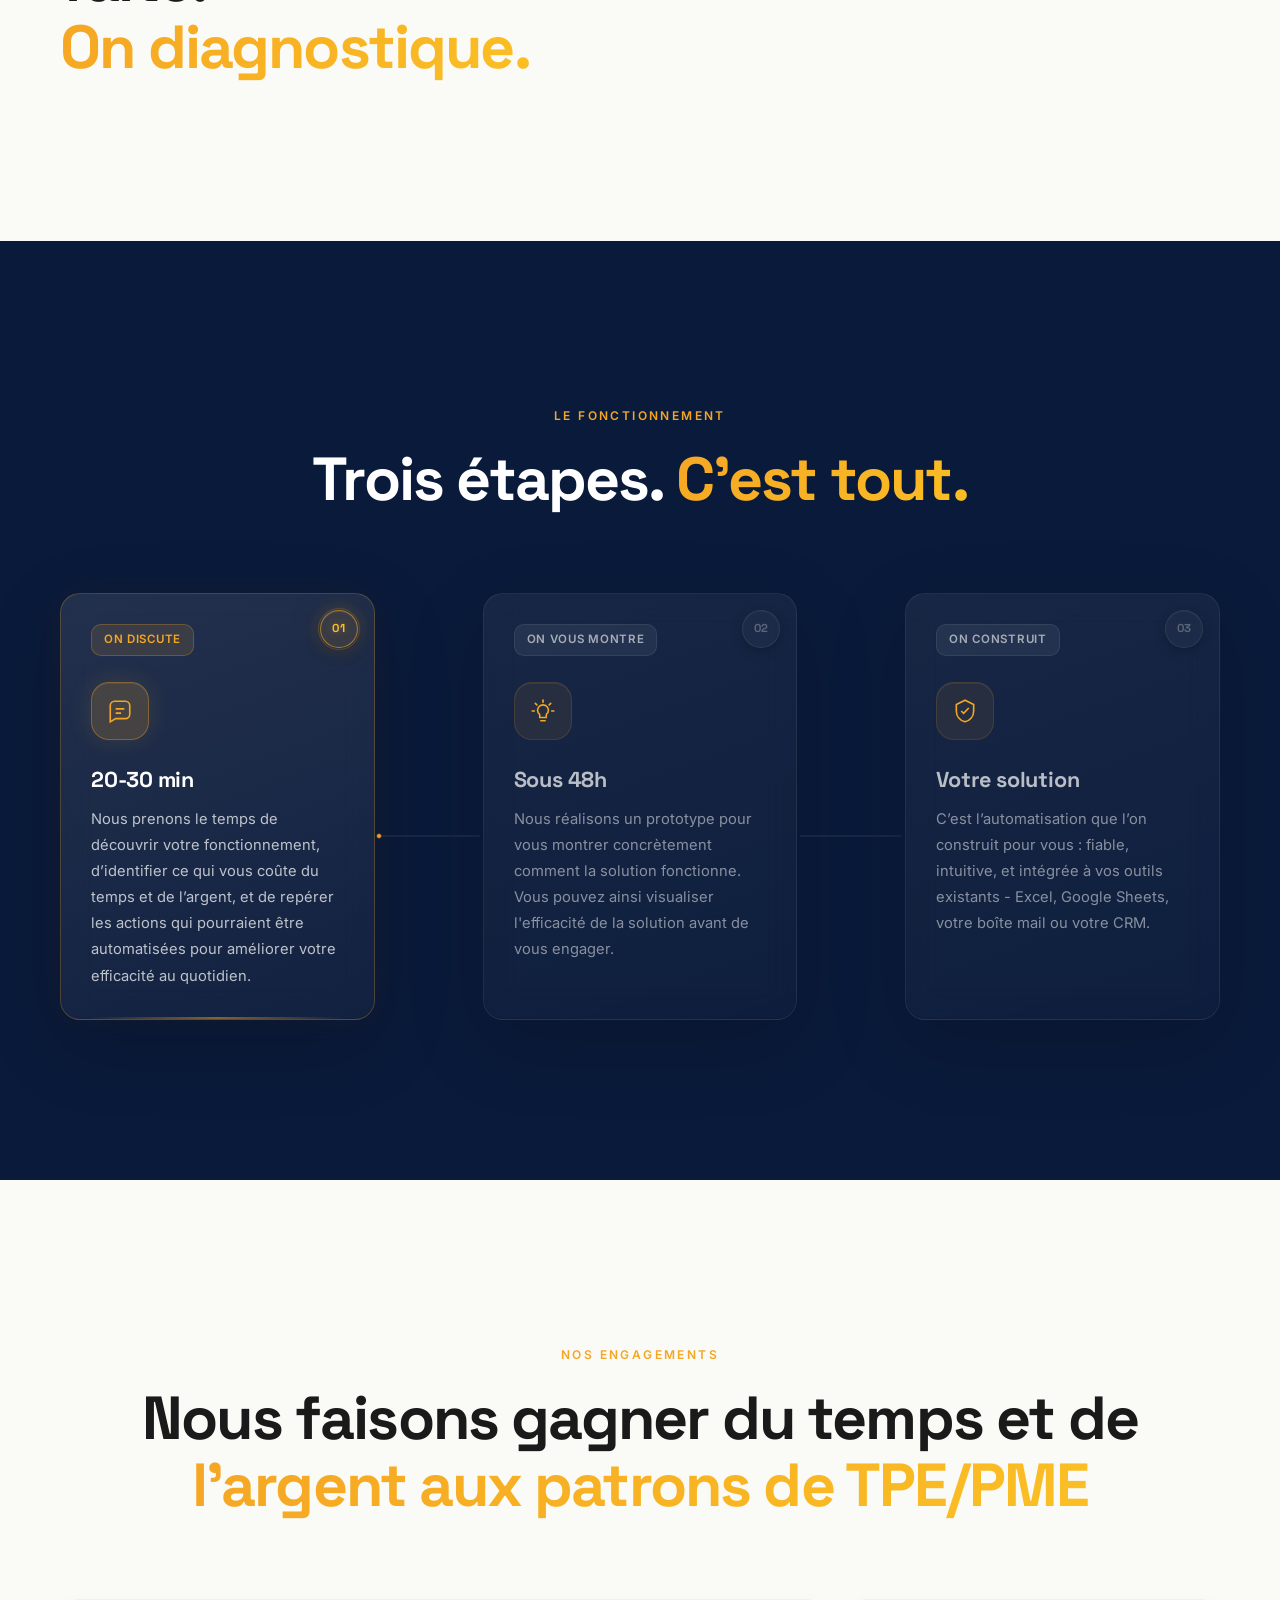
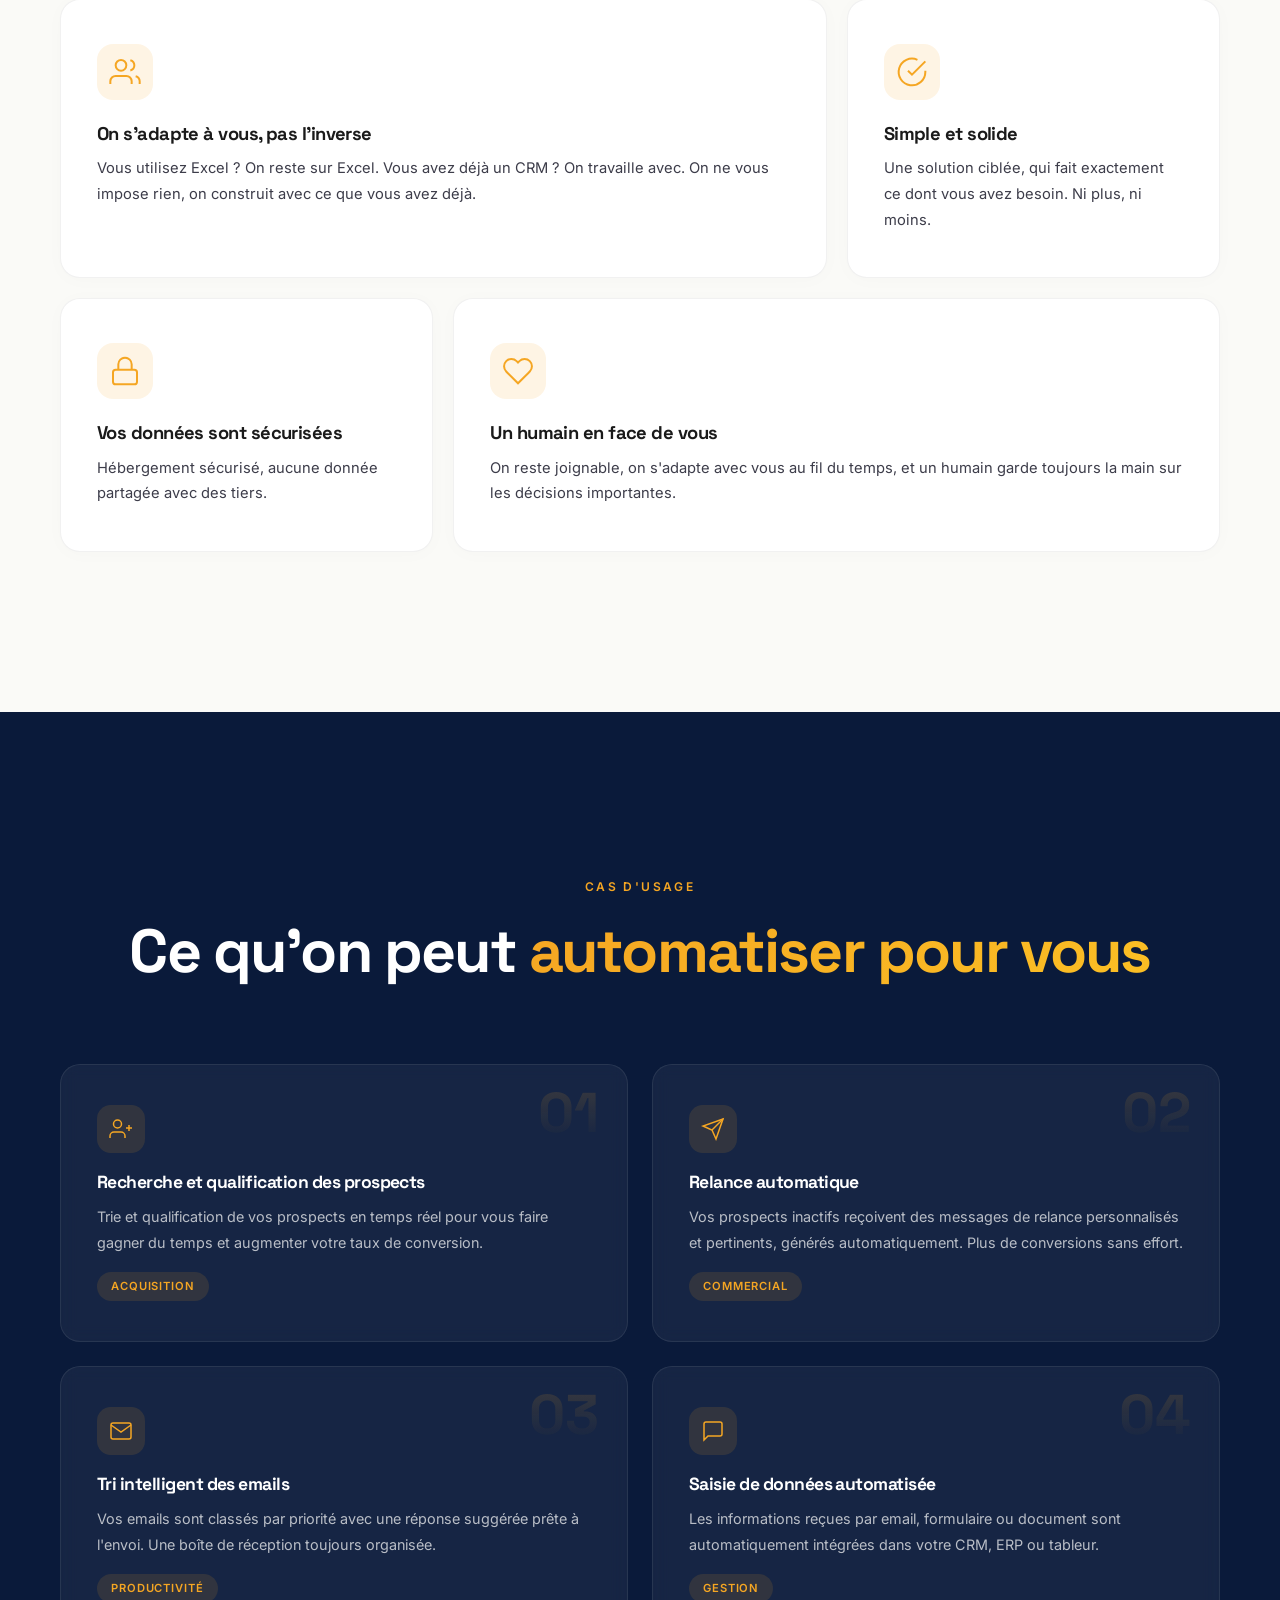
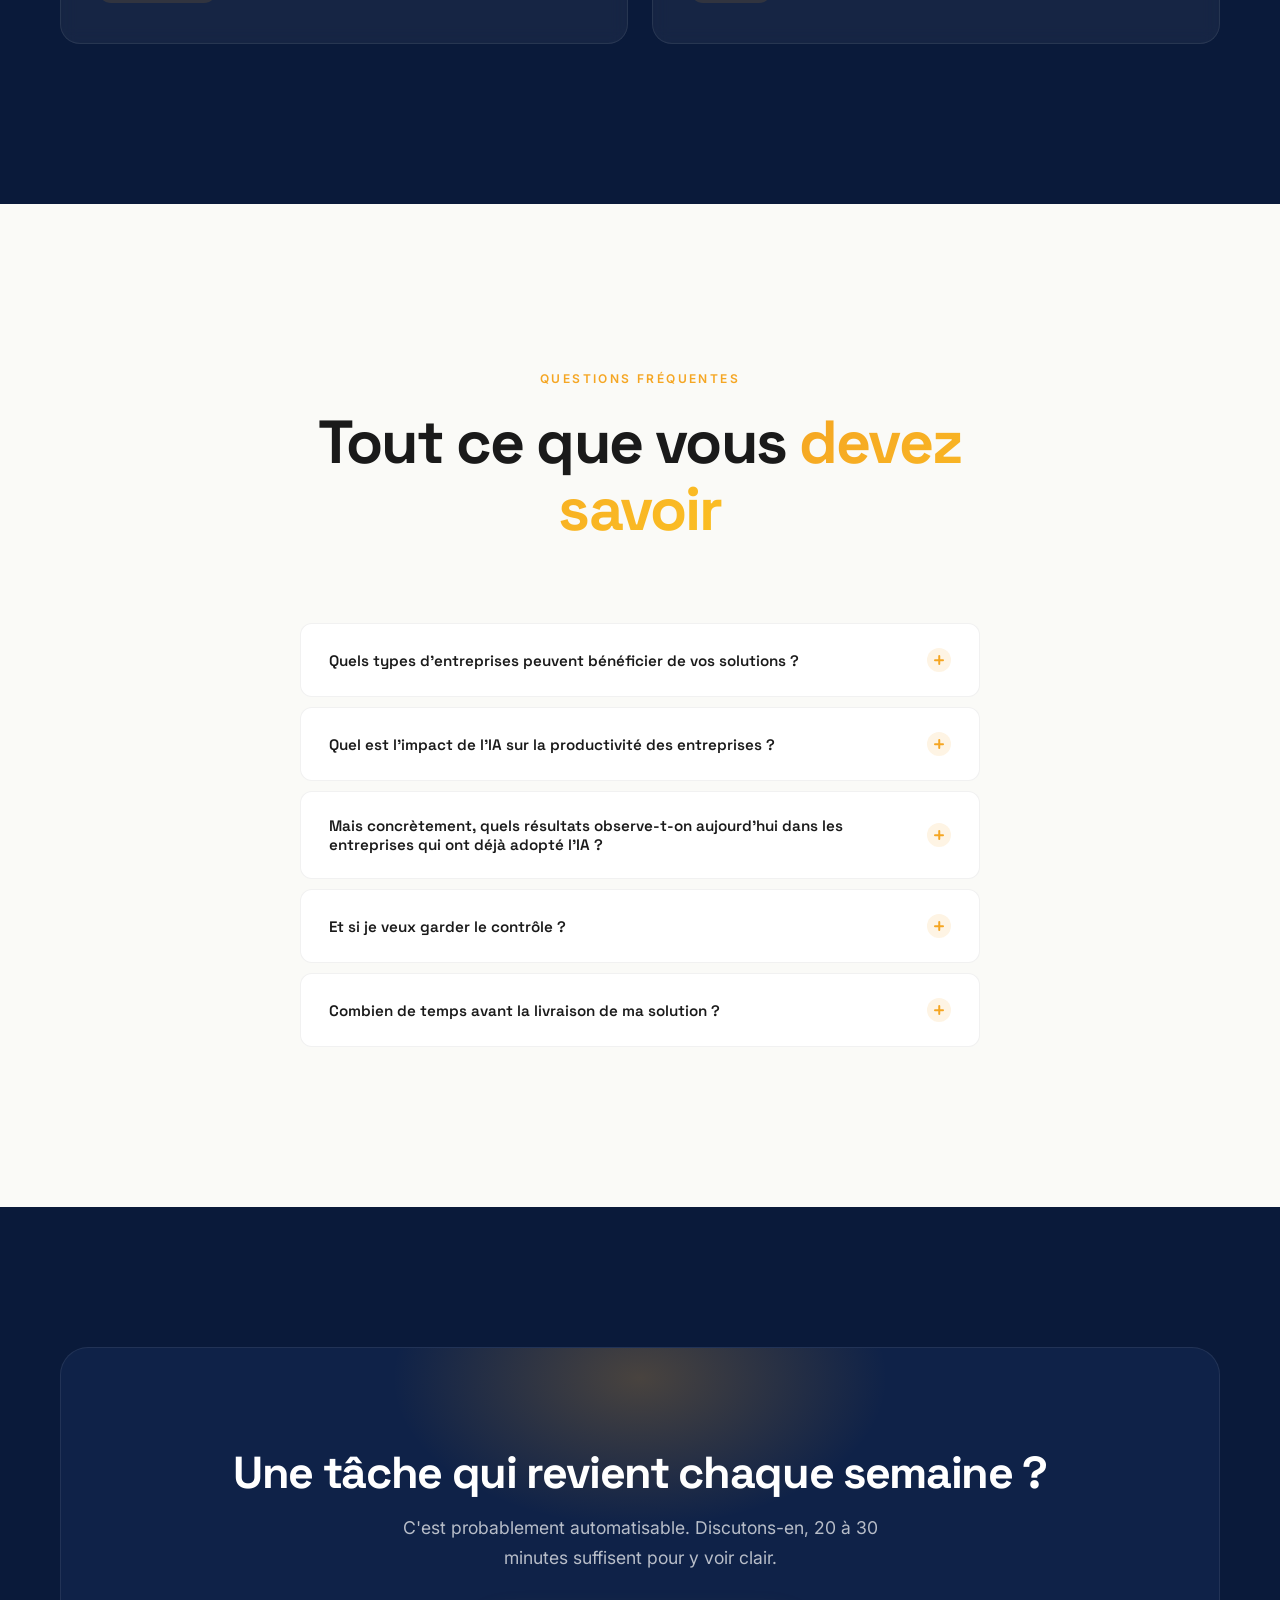
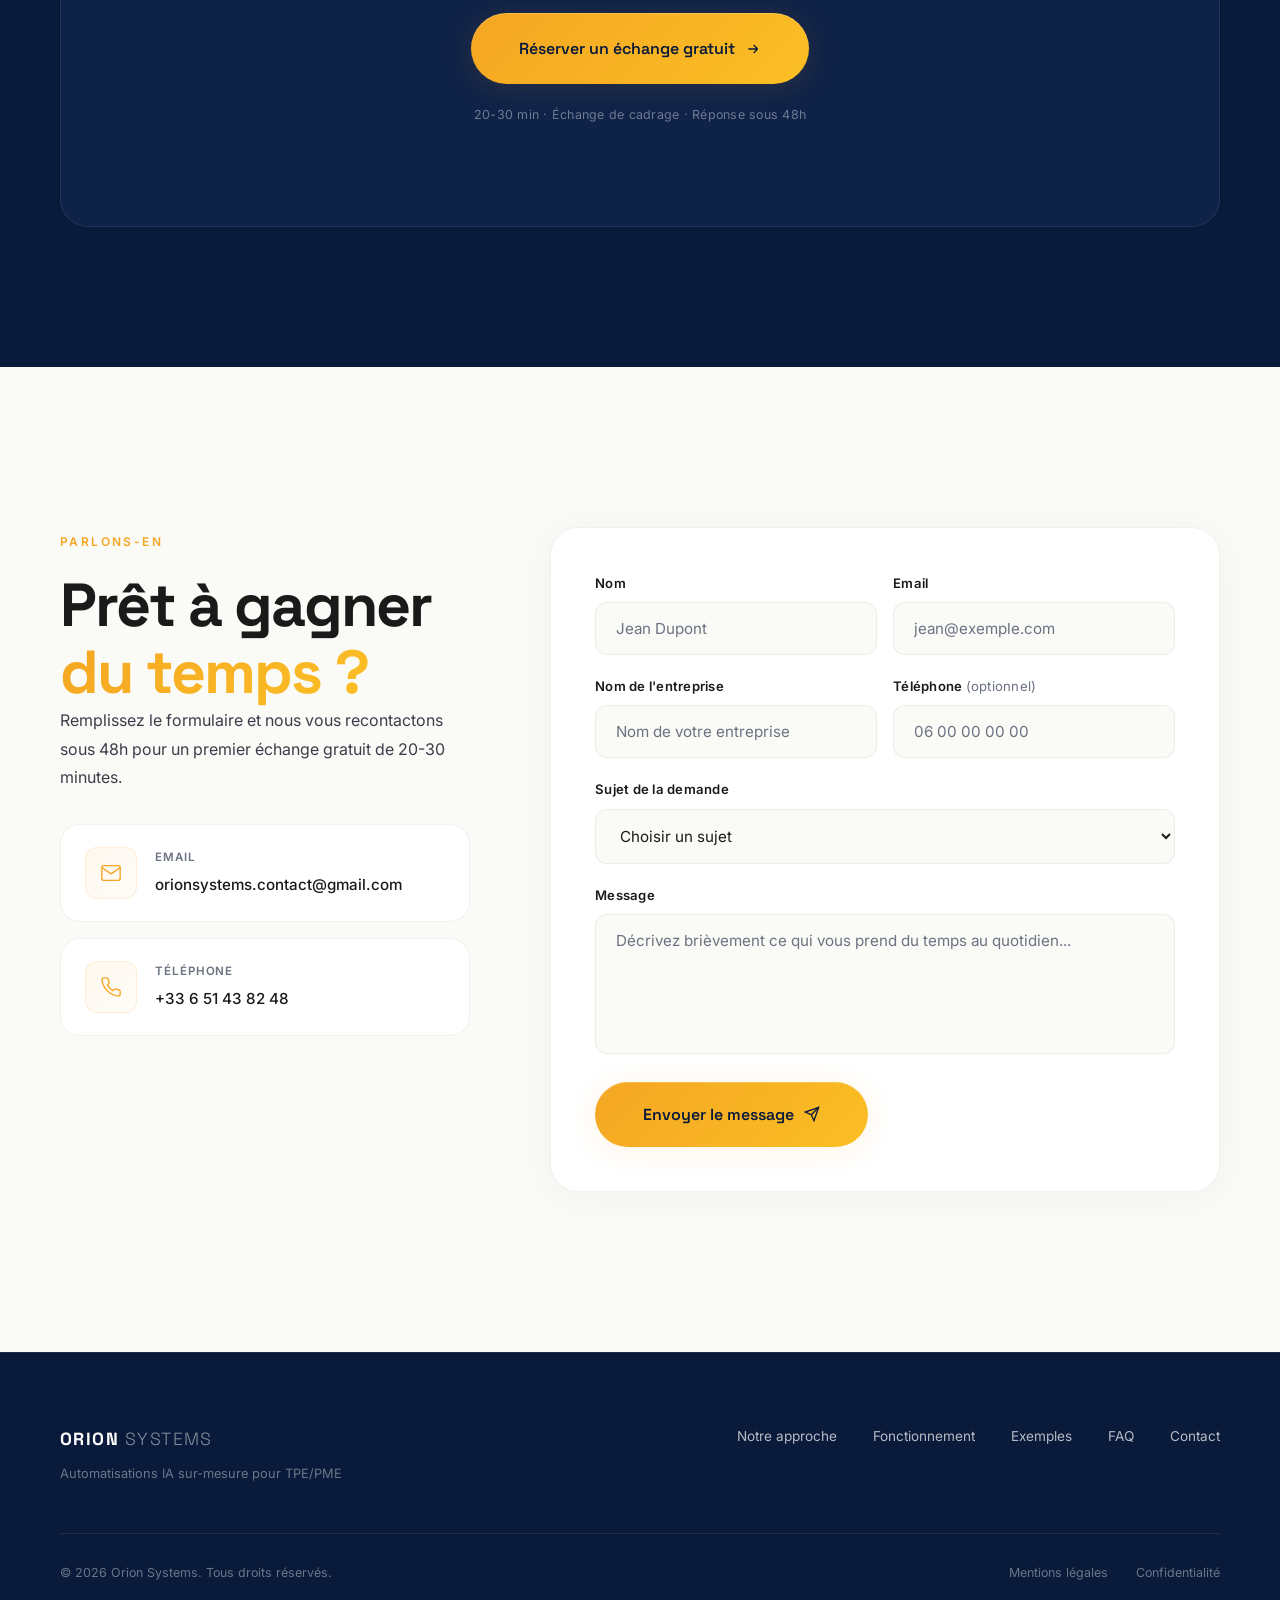
==== commit ee914a7a: "SEO (Open Graph, canonical, sitemap, robots), en-têtes de sécurité, fix favicon et lien téléphone" ====
--- a/index.html
+++ b/index.html
@@ -5,7 +5,20 @@
     <meta name="viewport" content="width=device-width, initial-scale=1.0">
     <title>Orion Systems - Automatisations IA sur-mesure pour TPE/PME</title>
     <meta name="description" content="Diagnostic gratuit et automatisations sur-mesure pour gagner du temps au quotidien : emails, relances, devis, factures. Intégration dans vos outils existants.">
-    <link rel="icon" type="image/png" href="images/1060dfea-16ac-40fa-a84b-886052c9bbb0.png">
+    <link rel="canonical" href="https://www.orionsystems.fr/">
+    <meta name="robots" content="index, follow">
+    <meta property="og:type" content="website">
+    <meta property="og:locale" content="fr_FR">
+    <meta property="og:site_name" content="Orion Systems">
+    <meta property="og:url" content="https://www.orionsystems.fr/">
+    <meta property="og:title" content="Orion Systems — Automatisations IA sur-mesure pour TPE/PME">
+    <meta property="og:description" content="Diagnostic gratuit et automatisations sur-mesure pour gagner du temps au quotidien : emails, relances, devis, factures. Intégration dans vos outils existants.">
+    <meta property="og:image" content="https://www.orionsystems.fr/images/orion_systems_carre.png">
+    <meta name="twitter:card" content="summary_large_image">
+    <meta name="twitter:title" content="Orion Systems — Automatisations IA sur-mesure pour TPE/PME">
+    <meta name="twitter:description" content="Diagnostic gratuit et automatisations sur-mesure pour gagner du temps au quotidien : emails, relances, devis, factures. Intégration dans vos outils existants.">
+    <meta name="twitter:image" content="https://www.orionsystems.fr/images/orion_systems_carre.png">
+    <link rel="icon" type="image/png" href="images/orion_systems_carre.png">
     <link rel="preconnect" href="https://fonts.googleapis.com">
     <link rel="preconnect" href="https://fonts.gstatic.com" crossorigin>
     <link href="https://fonts.googleapis.com/css2?family=Space+Grotesk:wght@300;400;500;600;700&family=Inter:wght@300;400;500;600&display=swap" rel="stylesheet">
@@ -399,7 +412,7 @@
                                 </div>
                                 <div>
                                     <span class="contact-info__kicker">Téléphone</span>
-                                    <a href="tel:+330651438248" class="contact-info__value">+33 06 51 43 82 48</a>
+                                    <a href="tel:+33651438248" class="contact-info__value">+33 6 51 43 82 48</a>
                                 </div>
                             </div>
                         </div>
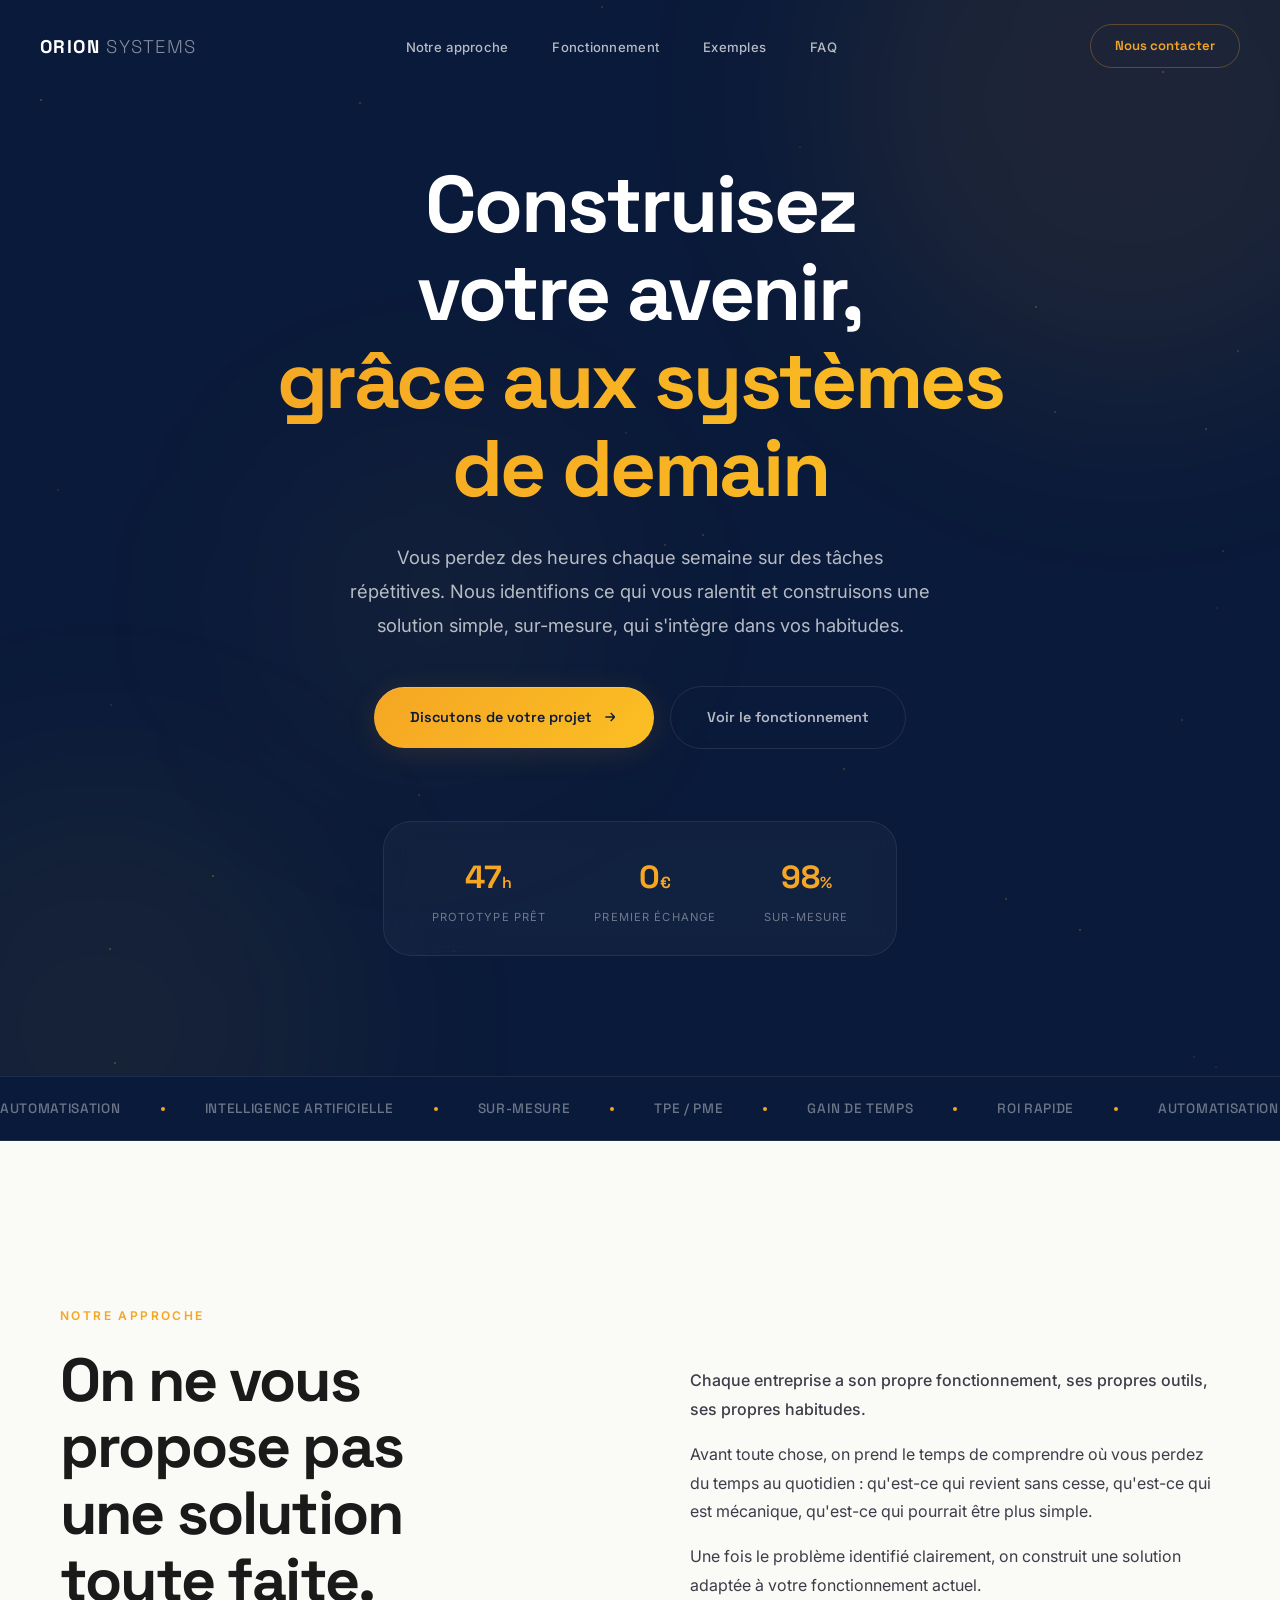
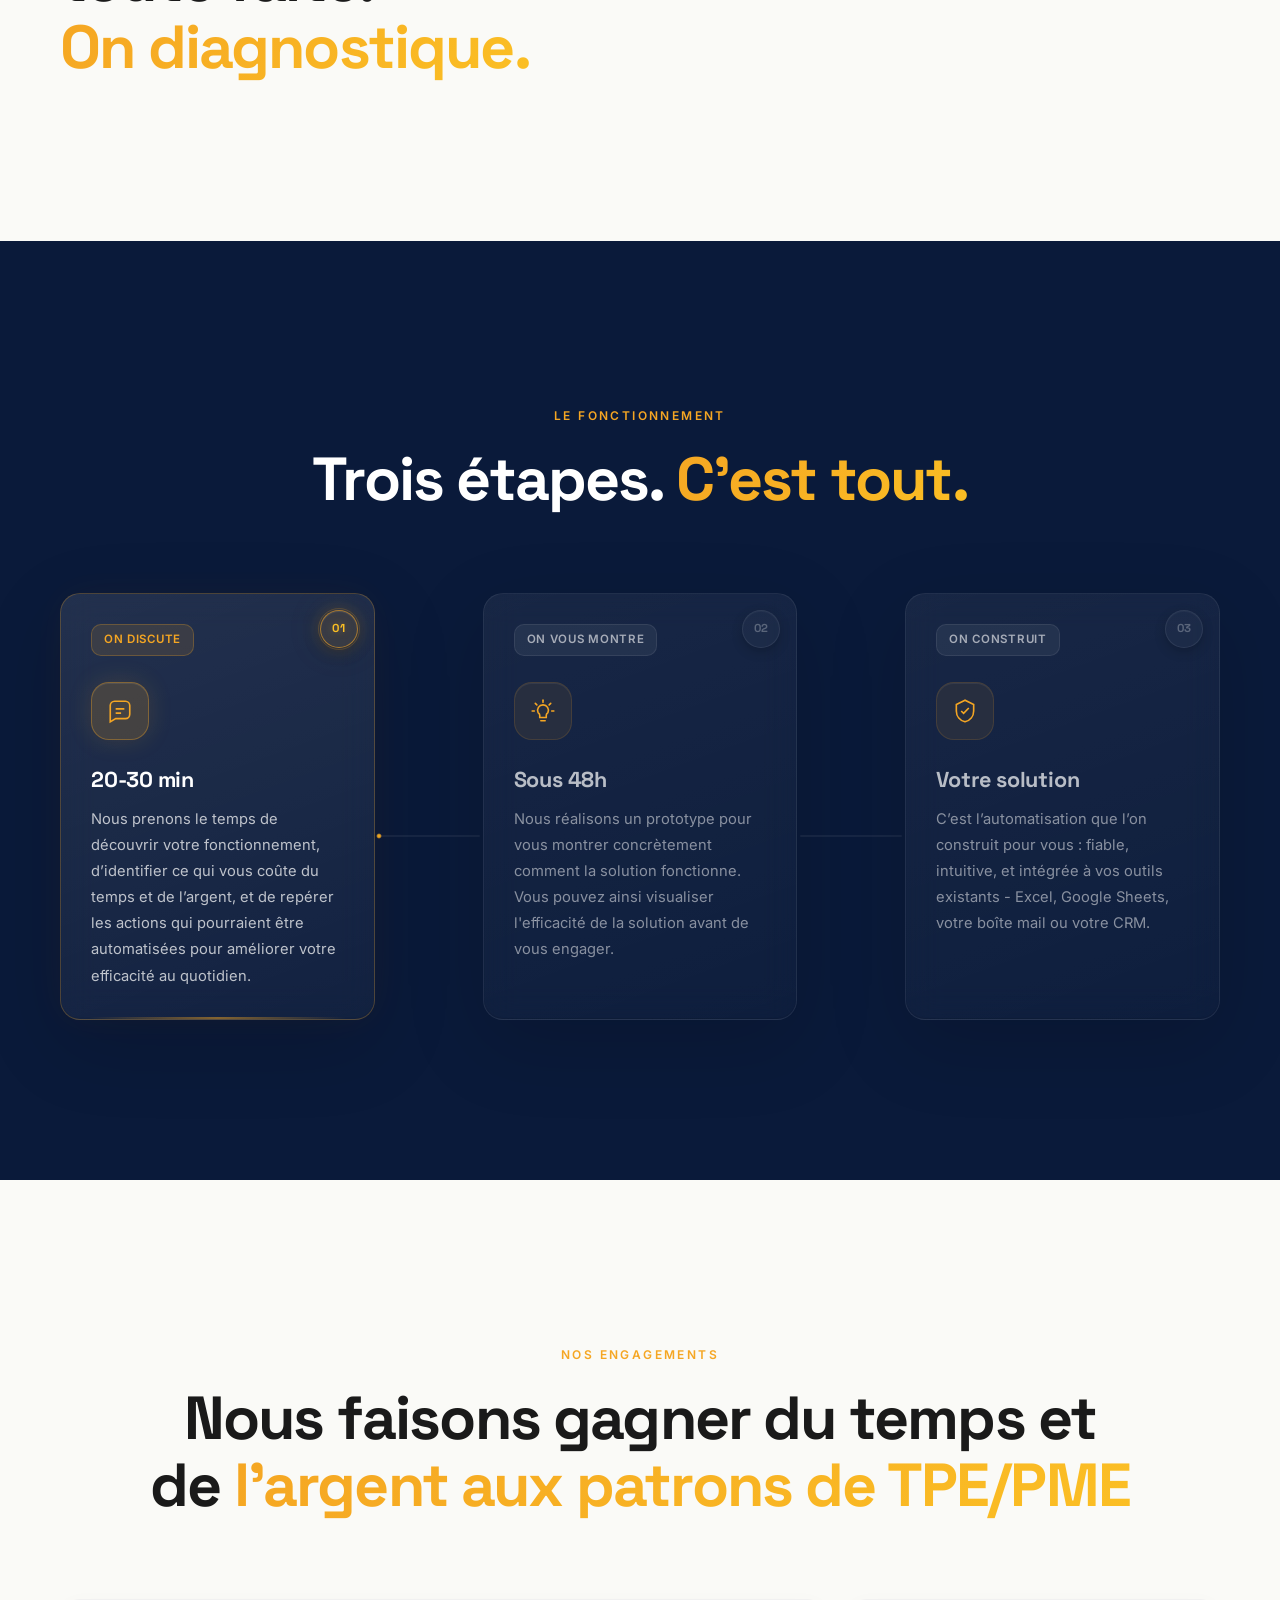
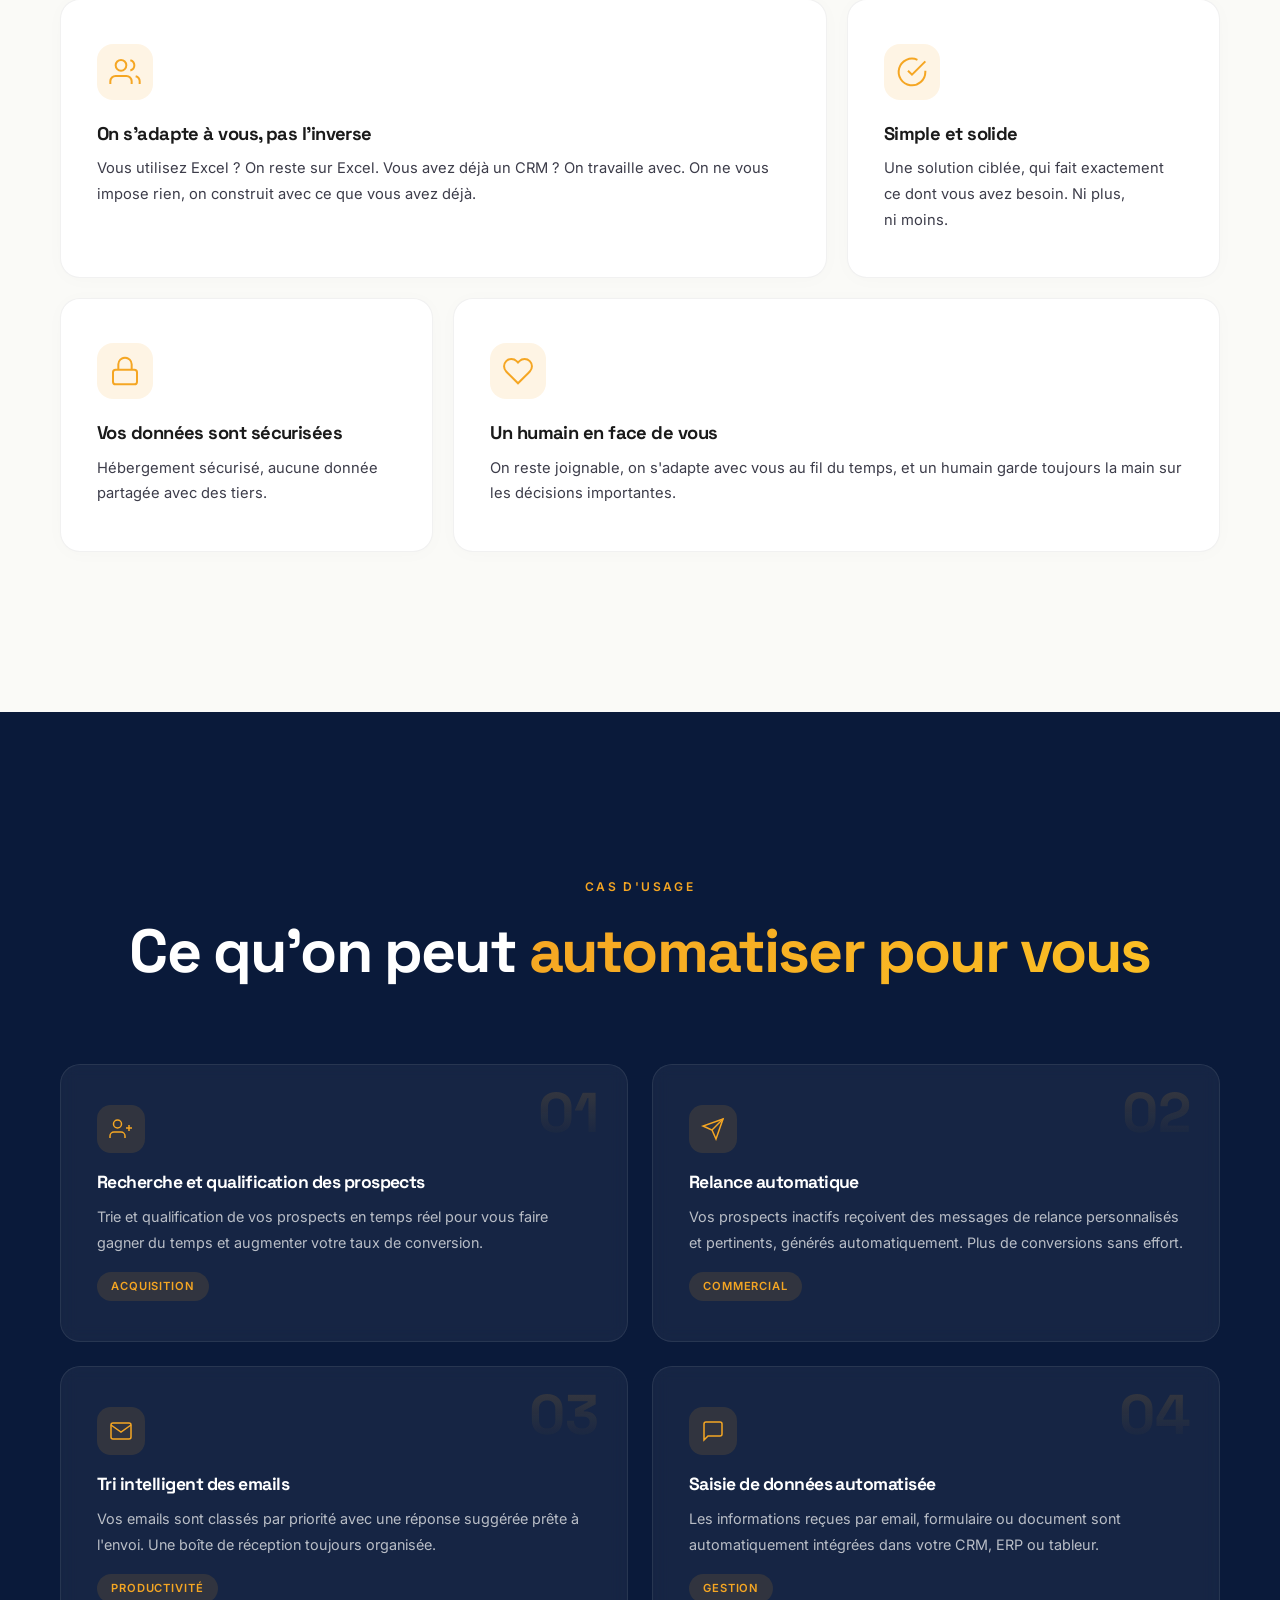
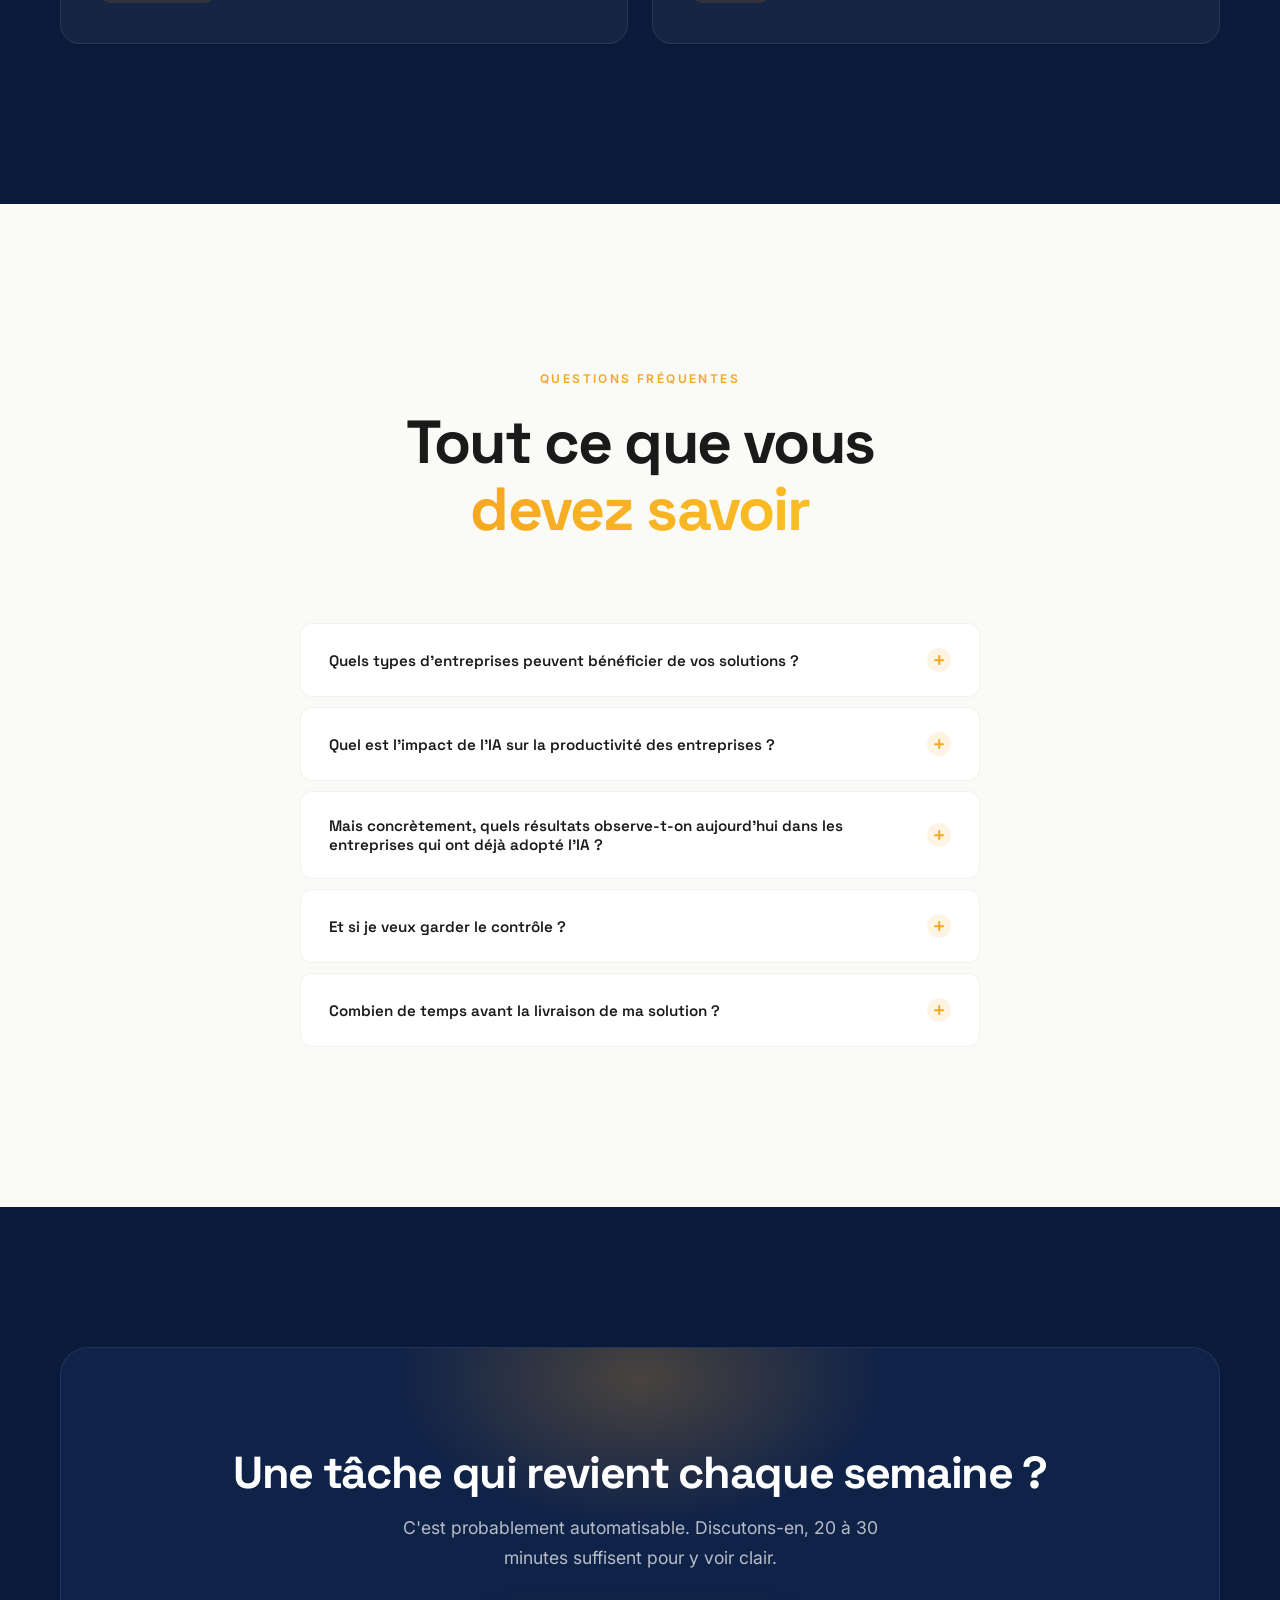
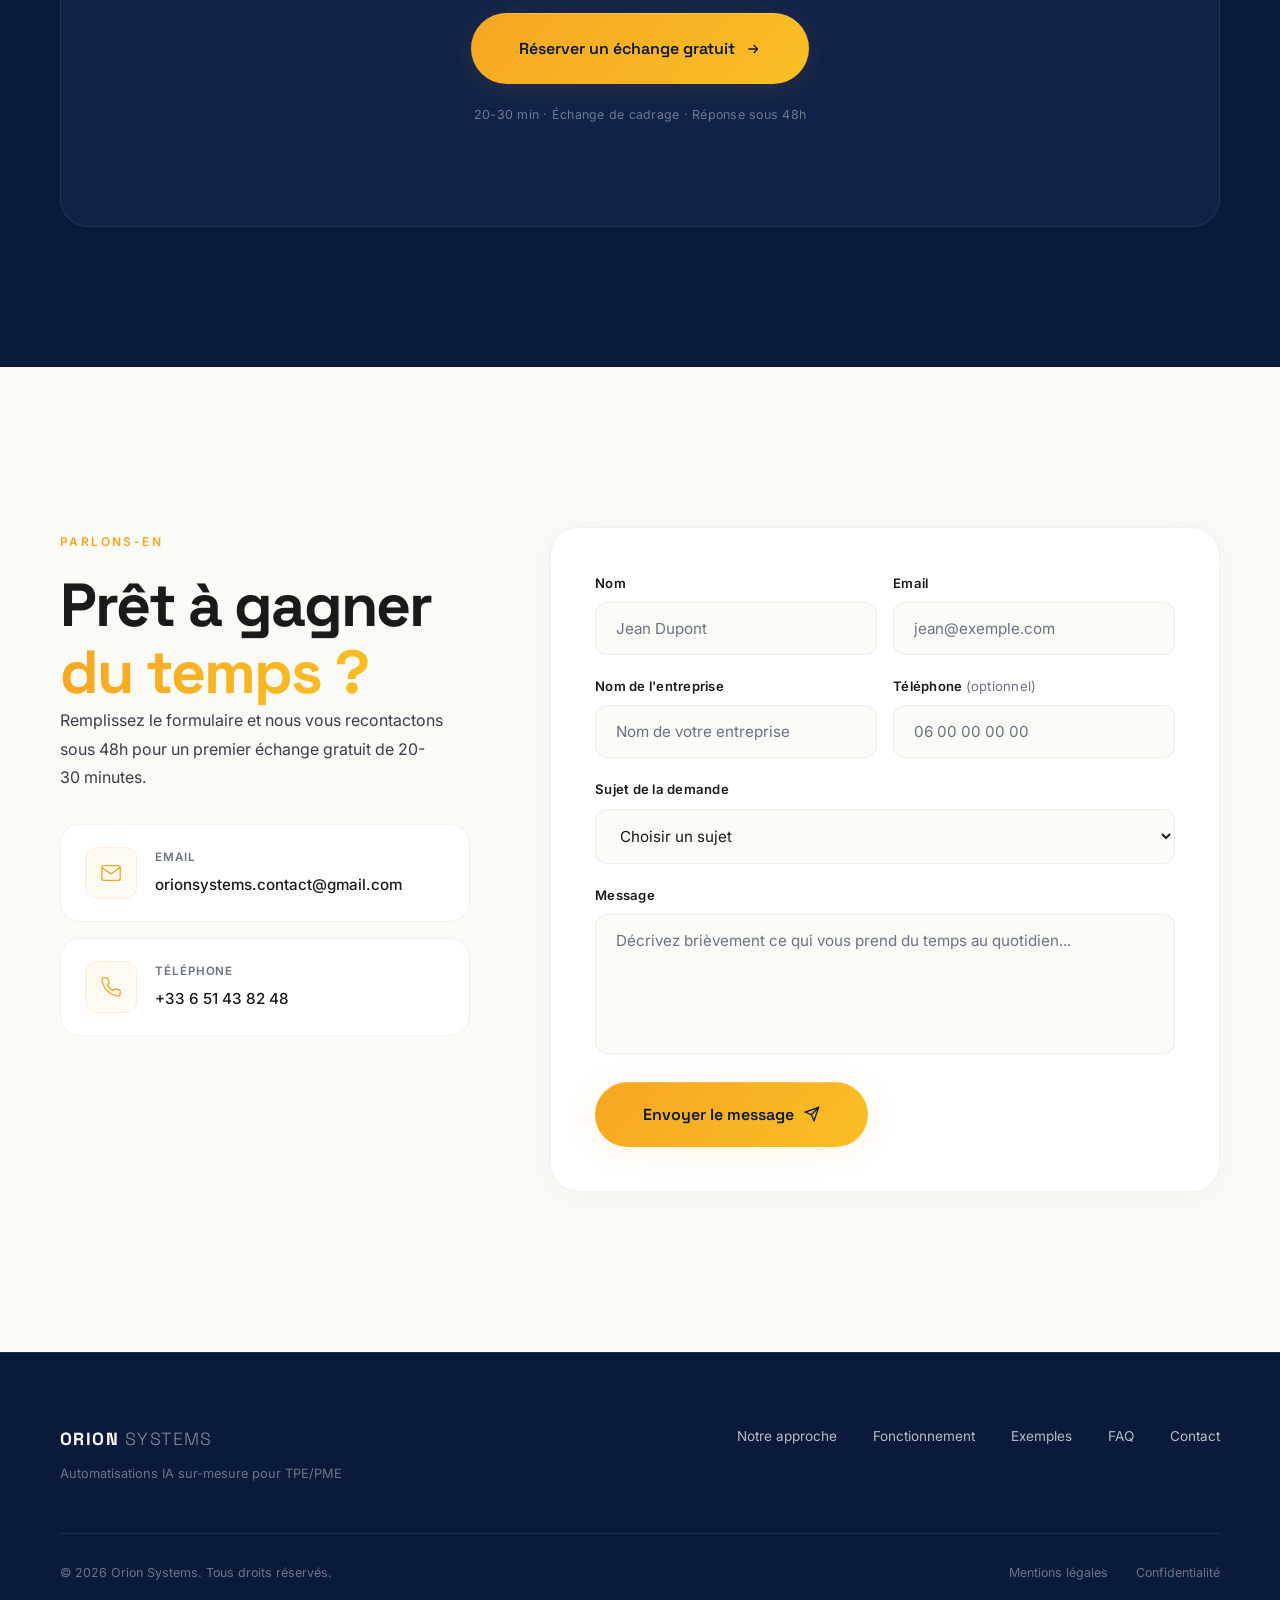
==== commit 9afe2d2e: "Favicon leger + polish (focus, motion reduite, survols cartes hors section process)" ====
--- a/index.html
+++ b/index.html
@@ -18,7 +18,8 @@
     <meta name="twitter:title" content="Orion Systems — Automatisations IA sur-mesure pour TPE/PME">
     <meta name="twitter:description" content="Diagnostic gratuit et automatisations sur-mesure pour gagner du temps au quotidien : emails, relances, devis, factures. Intégration dans vos outils existants.">
     <meta name="twitter:image" content="https://www.orionsystems.fr/images/orion_systems_carre.png">
-    <link rel="icon" type="image/png" href="images/orion_systems_carre.png">
+    <link rel="icon" type="image/png" sizes="32x32" href="images/favicon-32.png">
+    <link rel="apple-touch-icon" href="images/apple-touch-icon.png">
     <link rel="preconnect" href="https://fonts.googleapis.com">
     <link rel="preconnect" href="https://fonts.gstatic.com" crossorigin>
     <link href="https://fonts.googleapis.com/css2?family=Space+Grotesk:wght@300;400;500;600;700&family=Inter:wght@300;400;500;600&display=swap" rel="stylesheet">
--- a/styles.css
+++ b/styles.css
@@ -1544,3 +1544,48 @@
     color: var(--text-body);
     line-height: 1.8;
 }
+
+
+/* ============================================================
+   PASSE DE POLISH — focus, etats, motion, equilibrage texte
+   (pas de hover sur la section process .flow / « diagnostic »)
+   ============================================================ */
+:root {
+    --shadow-sm: 0 2px 8px rgba(10,26,58,0.06);
+    --shadow-md: 0 8px 24px rgba(10,26,58,0.10);
+    --shadow-lg: 0 24px 60px rgba(10,26,58,0.16);
+}
+
+a:focus-visible, button:focus-visible, .btn:focus-visible, [tabindex]:focus-visible {
+    outline: 2px solid var(--gold); outline-offset: 3px; border-radius: 8px;
+}
+.form__input:focus-visible, select.form__input:focus-visible, textarea.form__input:focus-visible {
+    outline: none; border-color: var(--gold); box-shadow: 0 0 0 3px var(--gold-glow-strong);
+}
+
+.btn {
+    transition: transform .18s var(--ease-out), box-shadow .35s var(--ease),
+                background-color .35s var(--ease), color .35s var(--ease), border-color .35s var(--ease);
+}
+.btn:active { transform: translateY(1px) scale(0.985); }
+.btn--primary:hover, .btn--ghost:hover { transform: translateY(-2px); }
+.btn--ghost:hover { border-color: var(--gold); color: var(--gold); }
+
+/* Survol des cartes : exemples + contact uniquement (PAS la section diagnostic) */
+.case { transition: transform .35s var(--ease), box-shadow .35s var(--ease); }
+.case:hover { box-shadow: 0 30px 70px rgba(10,26,58,0.20); }
+.contact-info__card { transition: transform .35s var(--ease), box-shadow .35s var(--ease); }
+.contact-info__card:hover { transform: translateY(-6px); box-shadow: 0 30px 70px rgba(10,26,58,0.16); }
+
+h1, h2, h3, .section__title, .hero__title { text-wrap: balance; }
+p, .lead, .hero__text { text-wrap: pretty; }
+
+@media (prefers-reduced-motion: reduce) {
+    *, *::before, *::after {
+        animation-duration: 0.001ms !important; animation-iteration-count: 1 !important;
+        transition-duration: 0.01ms !important;
+    }
+    html { scroll-behavior: auto !important; }
+    .hero__orb, #particles, #particles * { animation: none !important; transform: none !important; }
+    .reveal-up { opacity: 1 !important; transform: none !important; }
+}
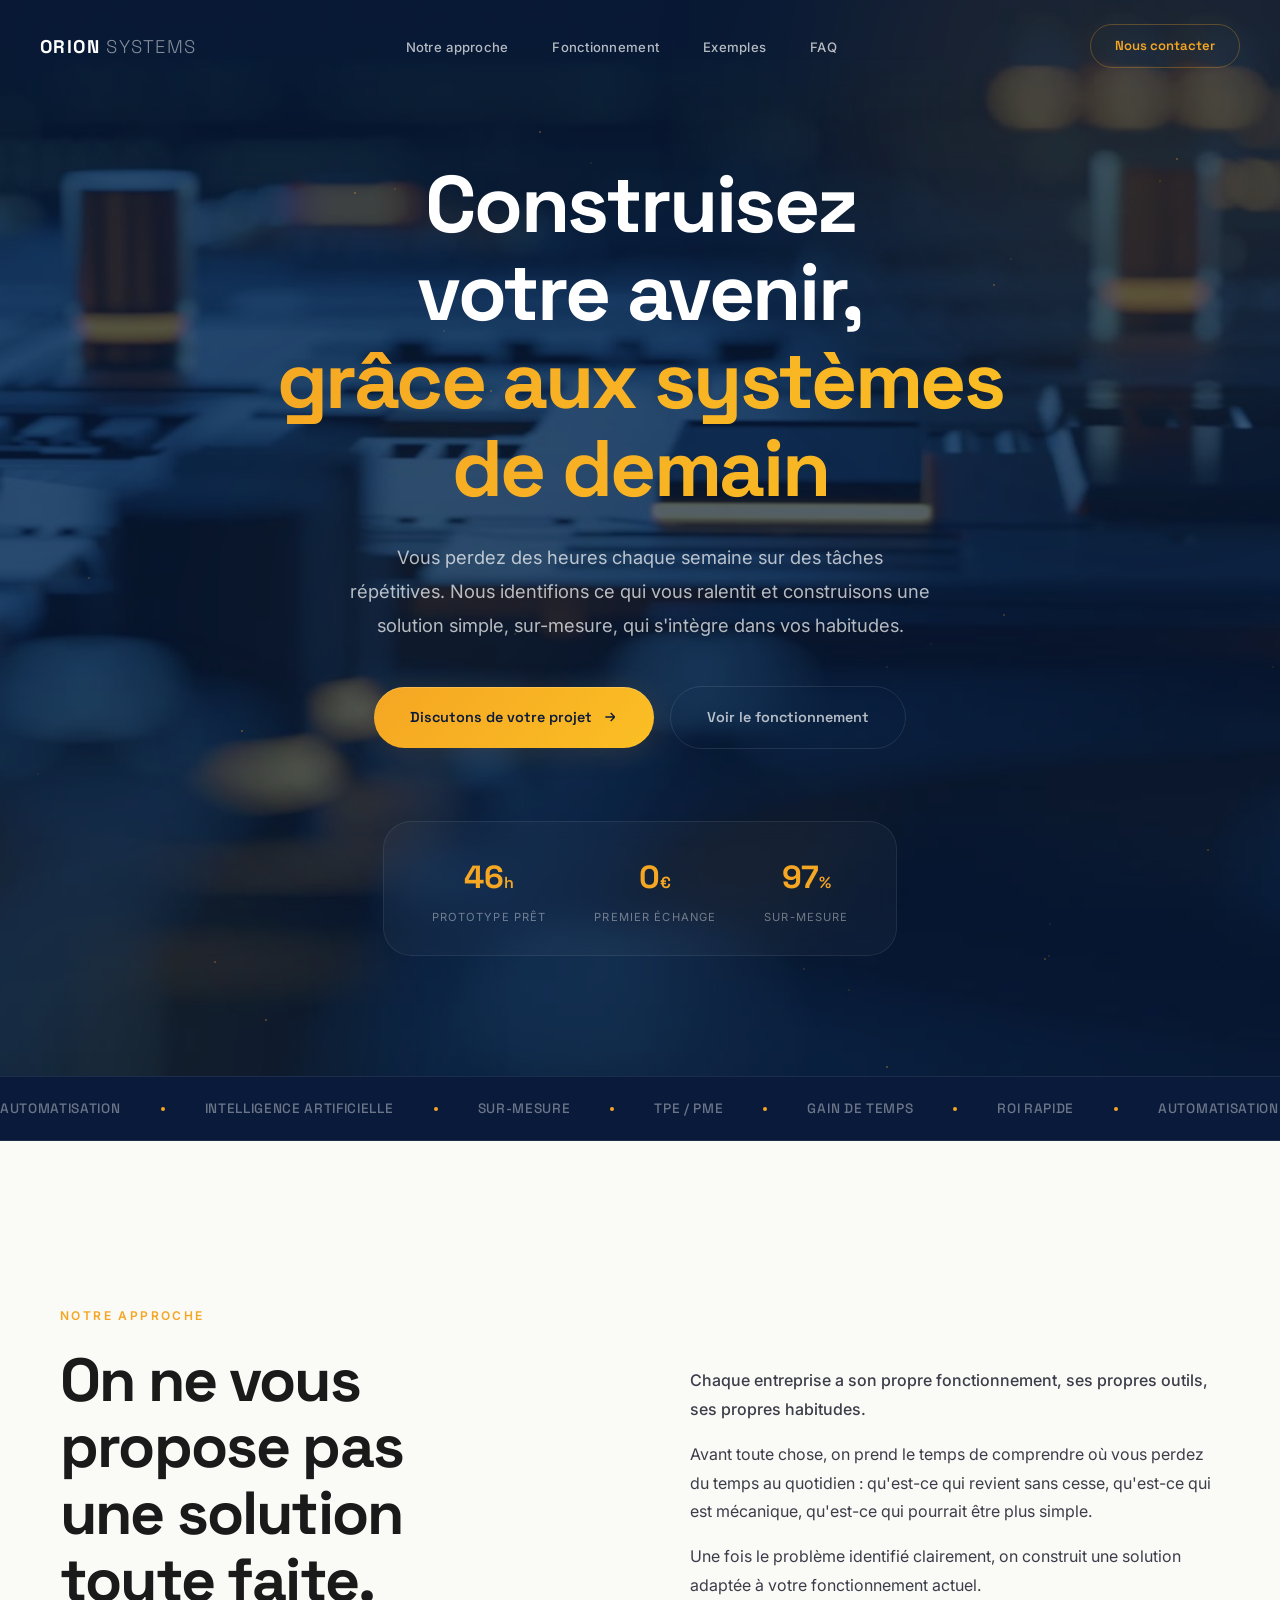
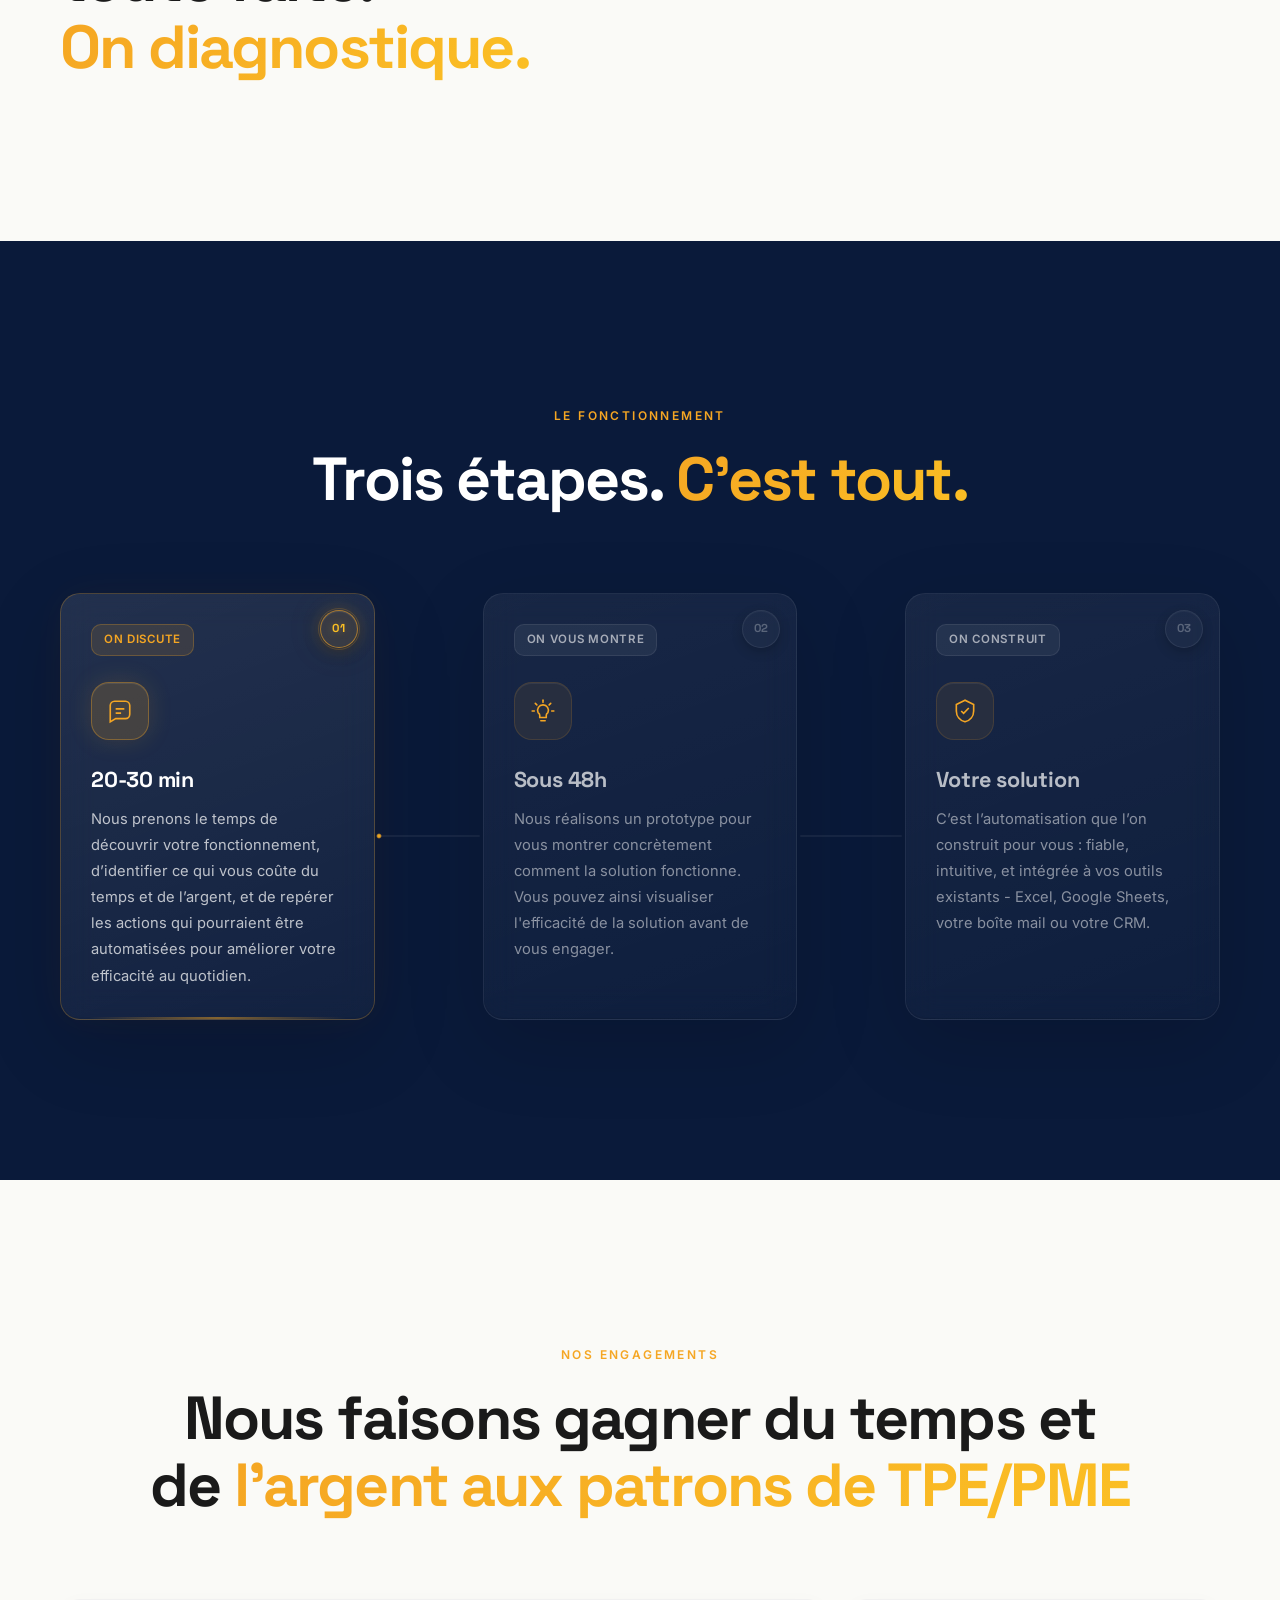
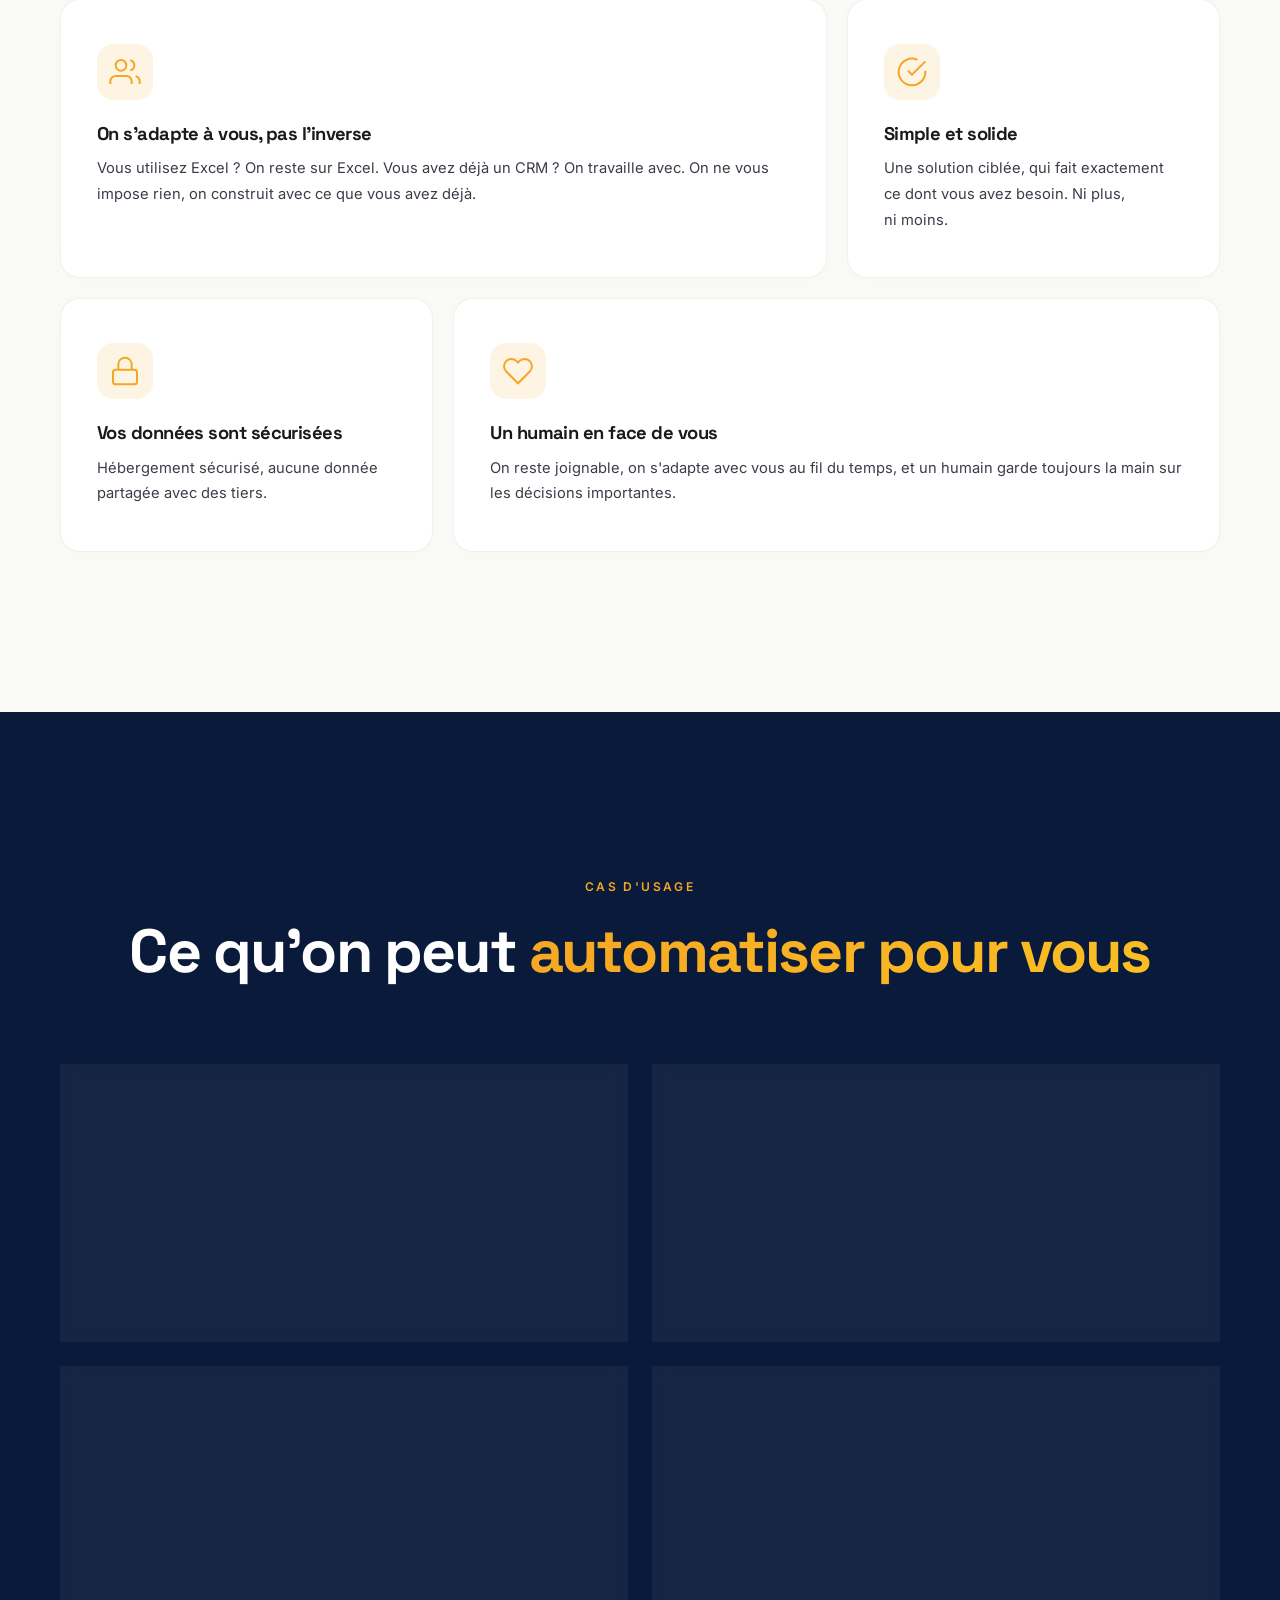
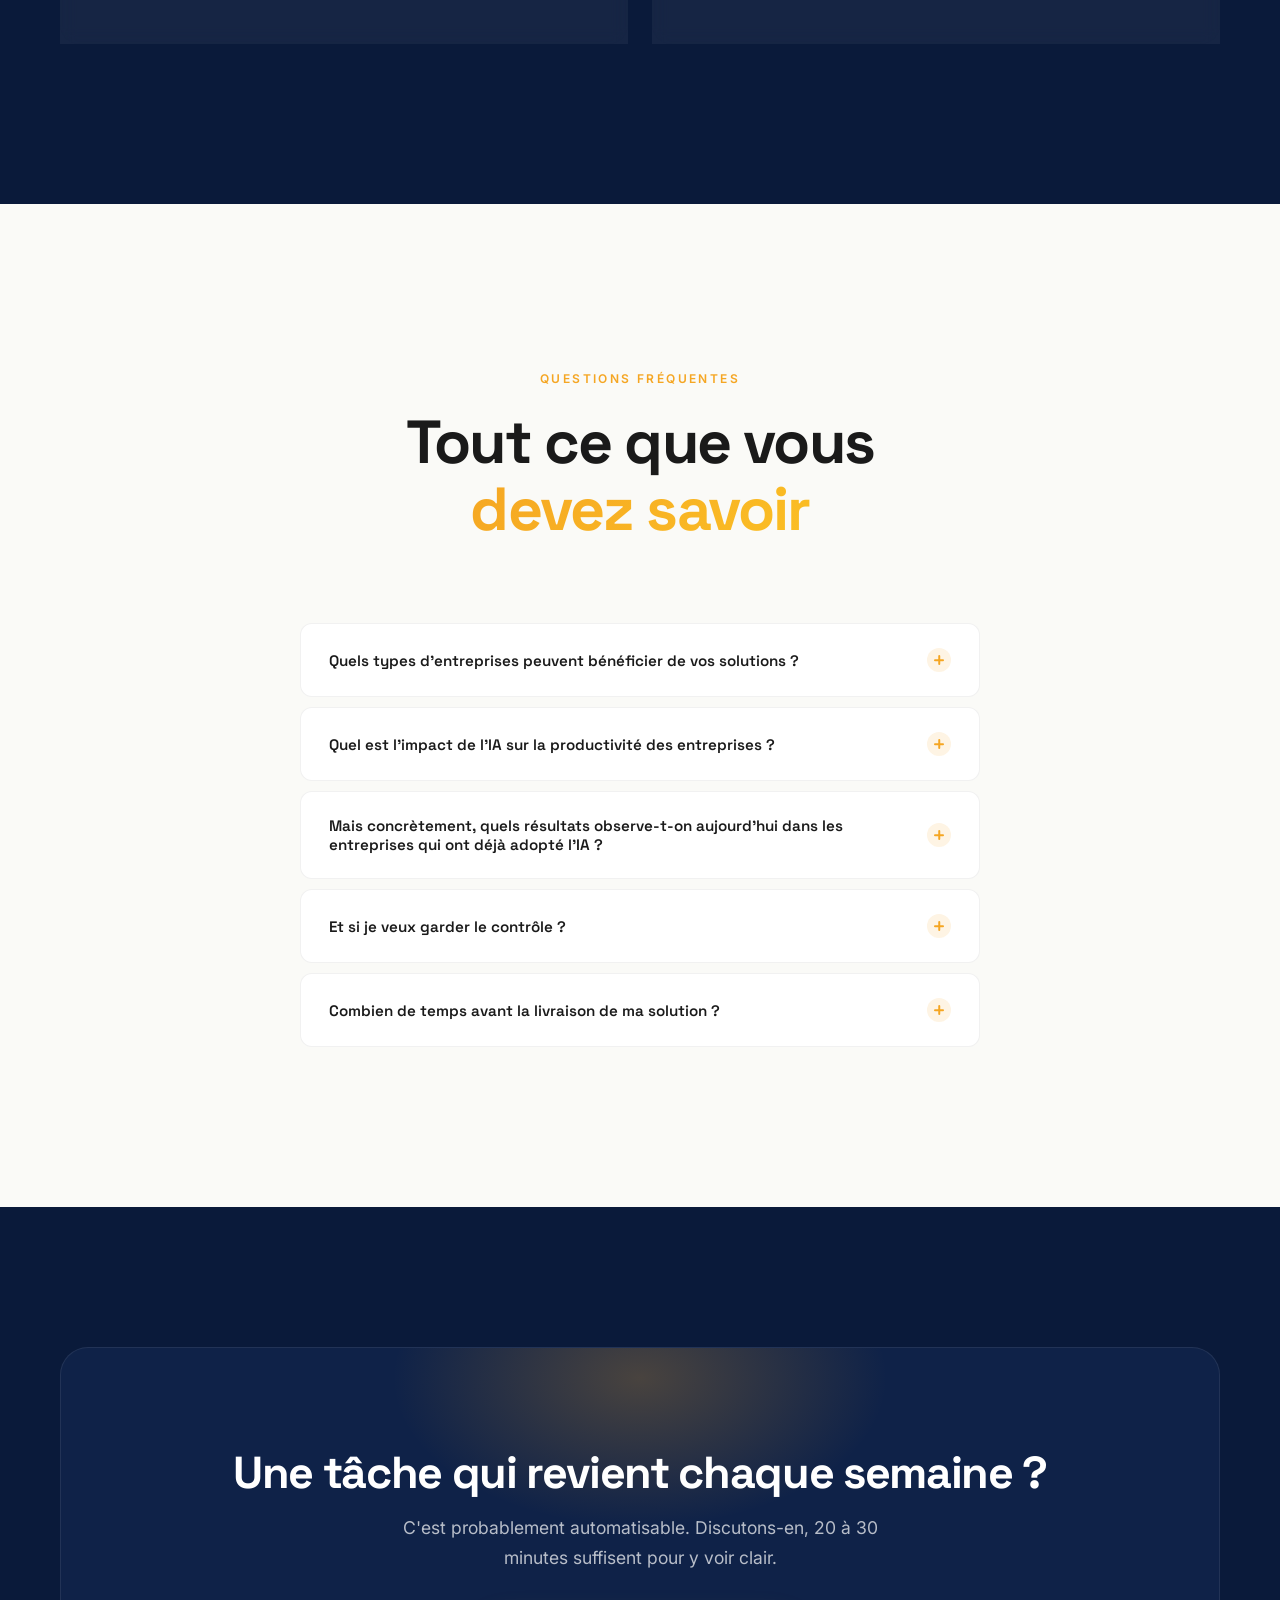
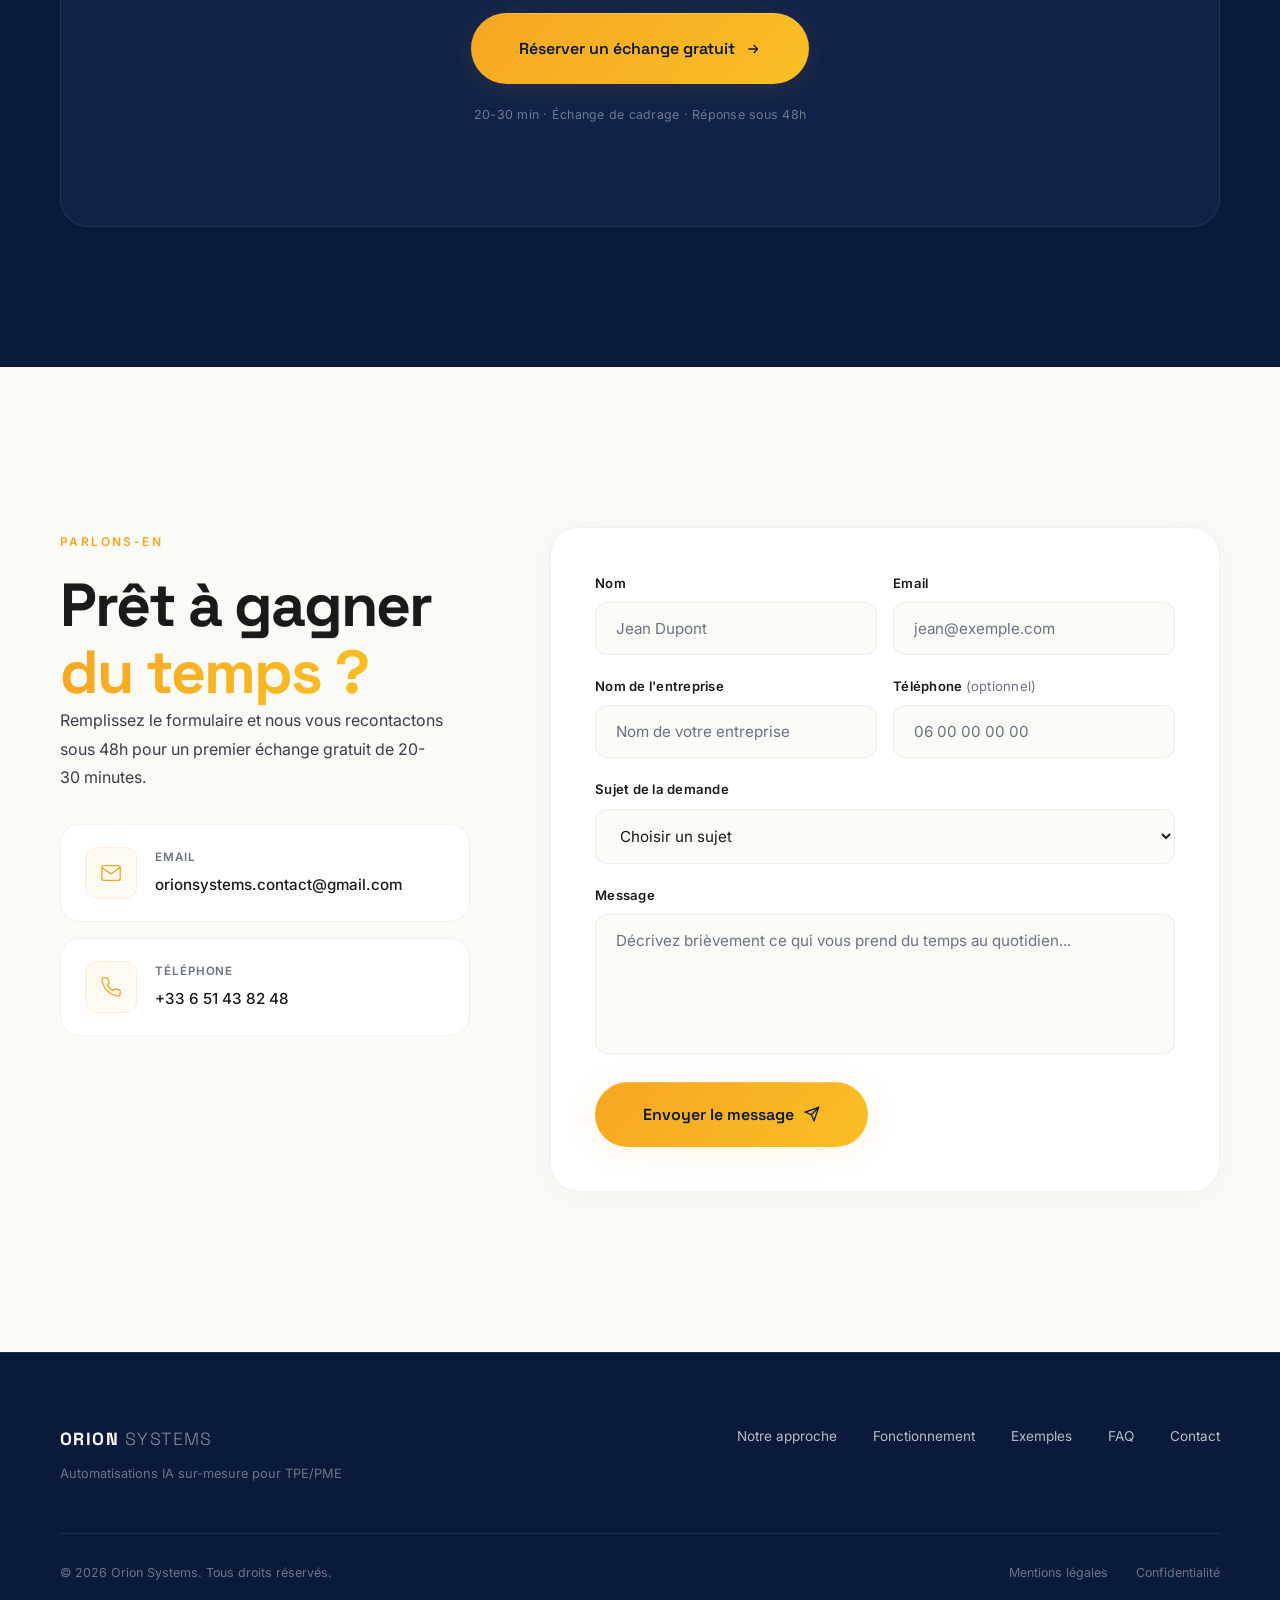
==== commit deeafba5: "Video hero : poster de secours + lecture forcee au 1er contact (iOS)" ====
--- a/index.html
+++ b/index.html
@@ -47,7 +47,7 @@
     <main>
         <section class="hero" id="accueil">
             <div class="hero__bg">
-                <video class="hero__video" autoplay muted loop playsinline>
+                <video class="hero__video" autoplay muted loop playsinline poster="images/hero-poster.jpg">
                     <source src="images/video.mp4" type="video/mp4">
                 </video>
                 <div class="hero__orb hero__orb--1"></div>
--- a/styles.css
+++ b/styles.css
@@ -1589,3 +1589,8 @@
     .hero__orb, #particles, #particles * { animation: none !important; transform: none !important; }
     .reveal-up { opacity: 1 !important; transform: none !important; }
 }
+
+
+/* Aucun survol sur la section process « diagnostic » (.flow) : bordure figée */
+.flow__card:hover { border-color: rgba(255,255,255,0.07) !important; }
+.flow__step--lit .flow__card:hover { border-color: rgba(245,166,35,0.25) !important; }
